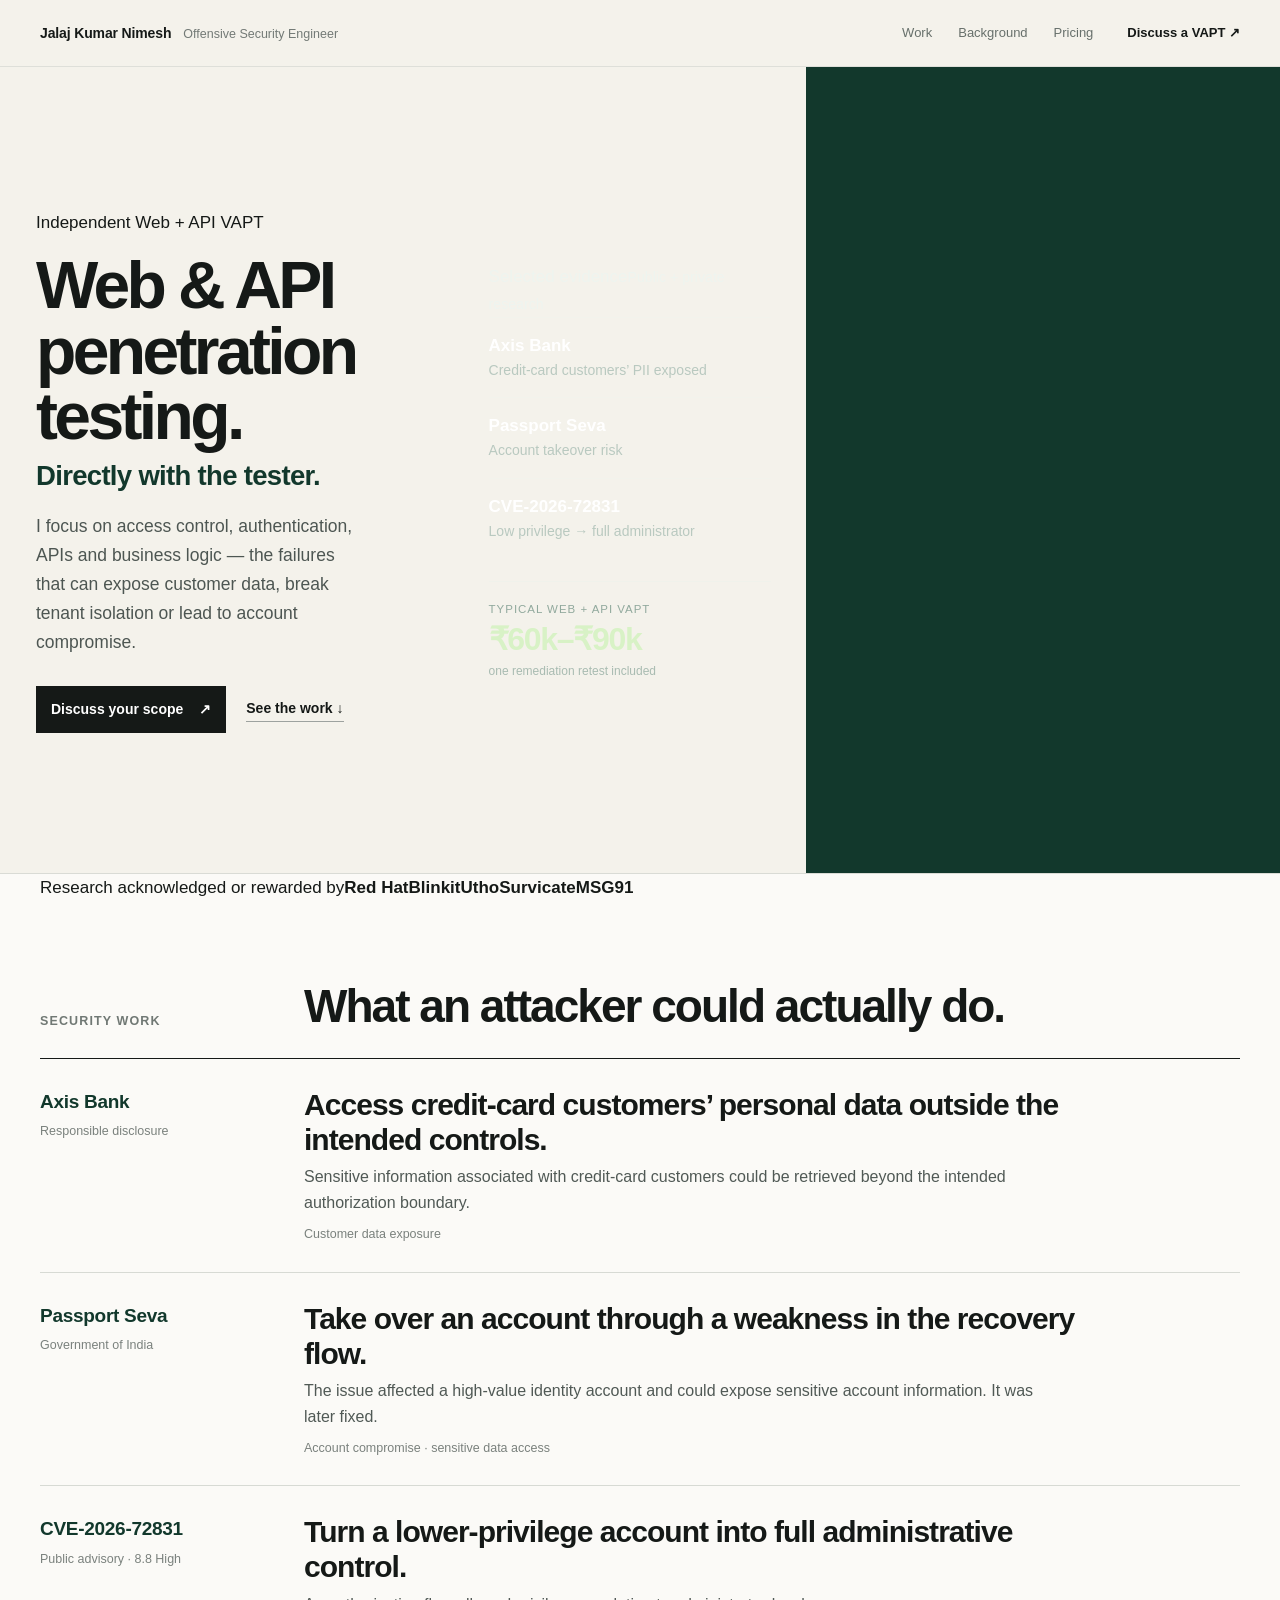
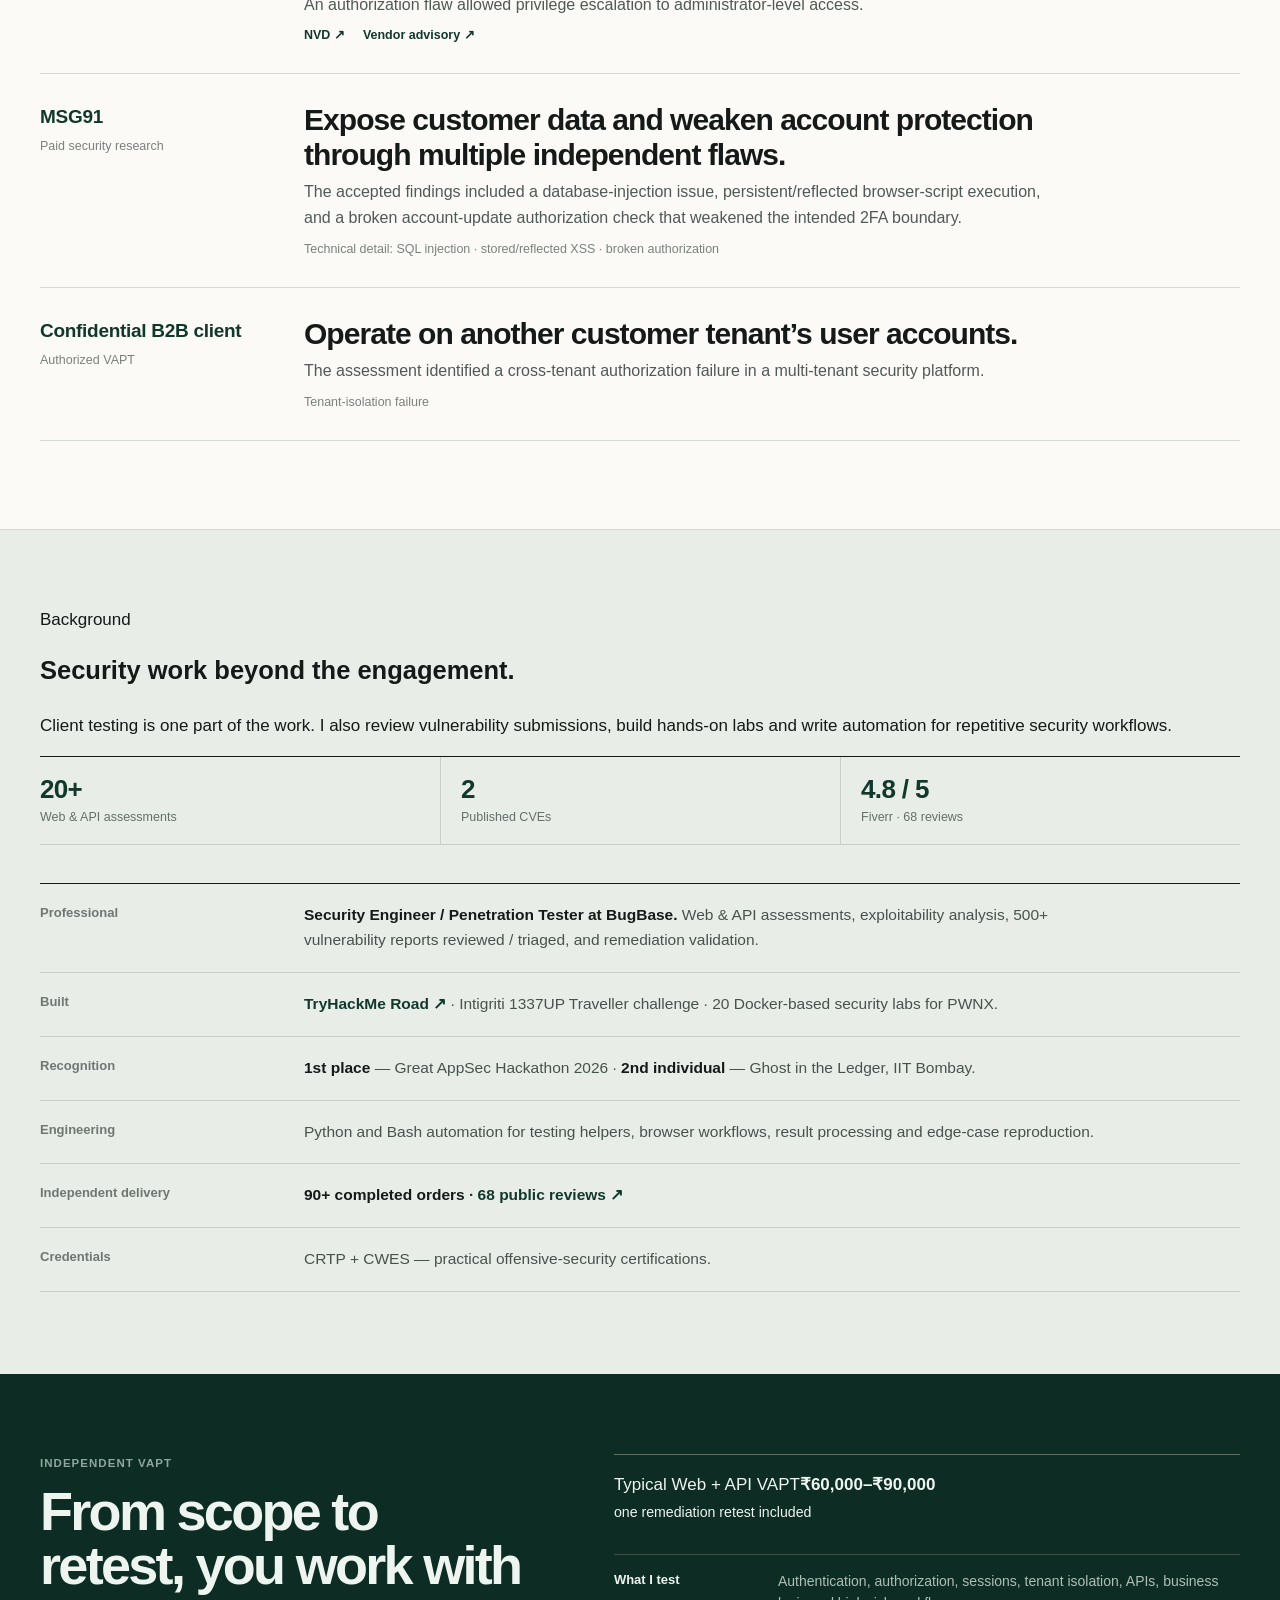
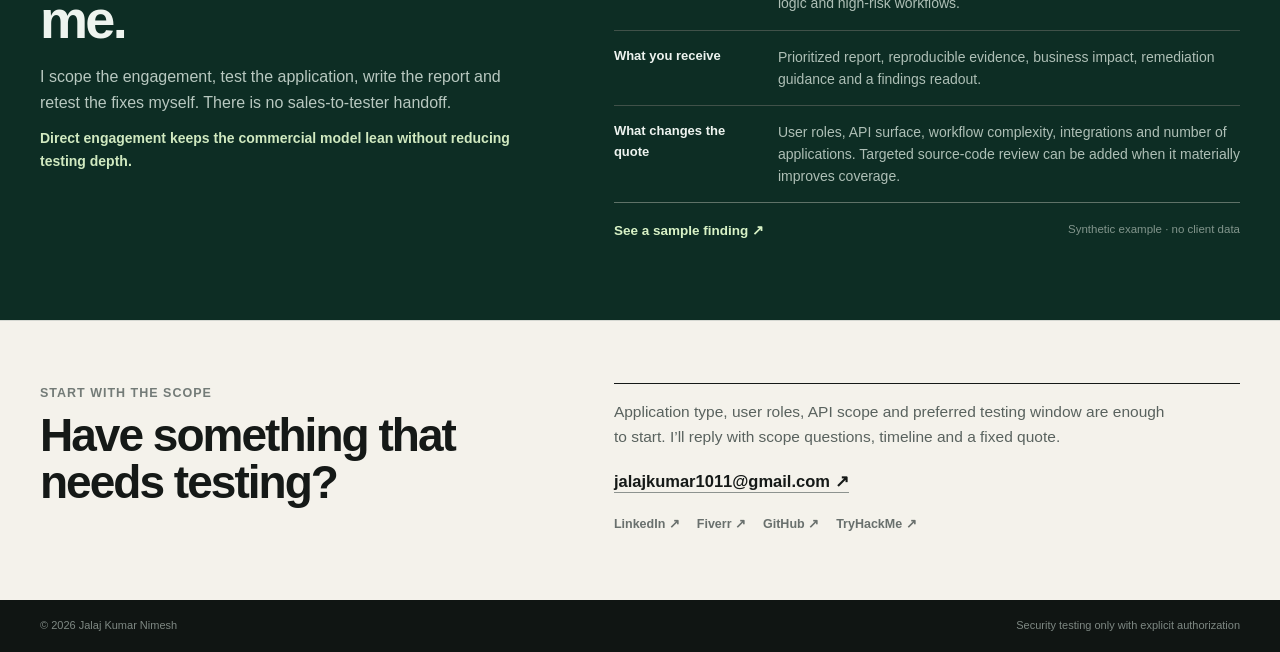
==== index.html @ 2aadebc0 "Rebuild portfolio around business-impact proof and compact client flow" ====
<!doctype html>
<html lang="en">
<head>
  <meta charset="utf-8" />
  <meta name="viewport" content="width=device-width, initial-scale=1" />
  <meta name="description" content="Jalaj Kumar Nimesh — Offensive Security Engineer offering direct Web & API penetration testing, backed by real security research and transparent VAPT pricing." />
  <meta name="author" content="Jalaj Kumar Nimesh" />
  <meta name="robots" content="index,follow" />
  <meta name="theme-color" content="#f6f4ee" />
  <meta property="og:title" content="Jalaj Kumar Nimesh — Web & API VAPT" />
  <meta property="og:description" content="Direct Web & API penetration testing, real security work, professional background and transparent pricing." />
  <meta property="og:type" content="website" />
  <title>Jalaj Kumar Nimesh — Web & API VAPT</title>
  <link rel="icon" href="assets/favicon.svg" type="image/svg+xml" />
  <link rel="stylesheet" href="styles.css" />
  <script type="application/ld+json">{"@context":"https://schema.org","@type":"Person","name":"Jalaj Kumar Nimesh","jobTitle":"Offensive Security Engineer","email":"mailto:jalajkumar1011@gmail.com","sameAs":["https://www.linkedin.com/in/jalajknimesh","https://github.com/jalajknimesh","https://www.fiverr.com/techmafia101","https://tryhackme.com/room/road"]}</script>
</head>
<body class="portfolio-page">
  <a class="skip" href="#main">Skip to content</a>

  <header class="topbar">
    <div class="wrap topbar-inner">
      <a class="nameplate" href="#top" aria-label="Back to top"><strong>Jalaj Kumar Nimesh</strong><span>Offensive Security Engineer</span></a>
      <nav aria-label="Primary navigation"><a href="#work">Work</a><a href="#background">Background</a><a href="#pricing">Pricing</a></nav>
      <a class="top-cta" href="mailto:jalajkumar1011@gmail.com?subject=VAPT%20scope%20request">Discuss a VAPT ↗</a>
    </div>
  </header>

  <main id="main">
    <section id="top" class="hero">
      <div class="wrap hero-grid">
        <div class="hero-main">
          <p class="hero-kicker">Independent Web + API VAPT</p>
          <h1>Web &amp; API penetration testing.</h1>
          <p class="hero-promise">Directly with the tester.</p>
          <p class="hero-lede">I focus on access control, authentication, APIs and business logic — the failures that can expose customer data, break tenant isolation or lead to account compromise.</p>
          <div class="hero-actions">
            <a class="primary" href="mailto:jalajkumar1011@gmail.com?subject=VAPT%20scope%20request"><span>Discuss your scope</span><b aria-hidden="true">↗</b></a>
            <a class="secondary-link" href="#work">See the work <span aria-hidden="true">↓</span></a>
          </div>
        </div>

        <aside class="hero-proof" aria-label="Selected security evidence">
          <div class="hero-proof-head"><span>Selected evidence</span><small>Public + private research</small></div>
          <div class="hero-proof-item"><strong>Axis Bank</strong><span>Credit-card customers’ PII exposed</span></div>
          <div class="hero-proof-item"><strong>Passport Seva</strong><span>Account takeover risk</span></div>
          <div class="hero-proof-item"><strong>CVE-2026-72831</strong><span>Low privilege → full administrator</span></div>
          <div class="hero-price"><span>Typical Web + API VAPT</span><strong>₹60k–₹90k</strong><small>one remediation retest included</small></div>
        </aside>
      </div>
    </section>

    <section class="credibility-strip" aria-label="Additional validation">
      <div class="wrap credibility-strip-inner"><span>Research acknowledged or rewarded by</span><strong>Red Hat</strong><strong>Blinkit</strong><strong>Utho</strong><strong>Survicate</strong><strong>MSG91</strong></div>
    </section>

    <section id="work" class="work-section">
      <div class="wrap">
        <header class="section-intro"><p>Security work</p><h2>What an attacker could actually do.</h2></header>

        <div class="impact-list">
          <article class="impact-row"><div class="impact-company"><strong>Axis Bank</strong><span>Responsible disclosure</span></div><div class="impact-story"><h3>Access credit-card customers’ personal data outside the intended controls.</h3><p>Sensitive information associated with credit-card customers could be retrieved beyond the intended authorization boundary.</p><small>Customer data exposure</small></div></article>

          <article class="impact-row"><div class="impact-company"><strong>Passport Seva</strong><span>Government of India</span></div><div class="impact-story"><h3>Take over an account through a weakness in the recovery flow.</h3><p>The issue affected a high-value identity account and could expose sensitive account information. It was later fixed.</p><small>Account compromise · sensitive data access</small></div></article>

          <article class="impact-row"><div class="impact-company"><strong>CVE-2026-72831</strong><span>Public advisory · 8.8 High</span></div><div class="impact-story"><h3>Turn a lower-privilege account into full administrative control.</h3><p>An authorization flaw allowed privilege escalation to administrator-level access.</p><small class="impact-links"><a href="https://nvd.nist.gov/vuln/detail/CVE-2026-72831" target="_blank" rel="noreferrer">NVD ↗</a><a href="https://github.com/getgrav/grav/security/advisories/GHSA-pc8m-jxvh-vmrc" target="_blank" rel="noreferrer">Vendor advisory ↗</a></small></div></article>

          <article class="impact-row"><div class="impact-company"><strong>MSG91</strong><span>Paid security research</span></div><div class="impact-story"><h3>Expose customer data and weaken account protection through multiple independent flaws.</h3><p>The accepted findings included a database-injection issue, persistent/reflected browser-script execution, and a broken account-update authorization check that weakened the intended 2FA boundary.</p><small>Technical detail: SQL injection · stored/reflected XSS · broken authorization</small></div></article>

          <article class="impact-row"><div class="impact-company"><strong>Confidential B2B client</strong><span>Authorized VAPT</span></div><div class="impact-story"><h3>Operate on another customer tenant’s user accounts.</h3><p>The assessment identified a cross-tenant authorization failure in a multi-tenant security platform.</p><small>Tenant-isolation failure</small></div></article>
        </div>
      </div>
    </section>

    <section id="background" class="background-section">
      <div class="wrap background-grid">
        <div class="background-intro">
          <p>Background</p>
          <h2>Security work beyond the engagement.</h2>
          <p class="background-lede">Client testing is one part of the work. I also review vulnerability submissions, build hands-on labs and write automation for repetitive security workflows.</p>
        </div>

        <div class="background-content">
          <div class="metric-line metric-line-three" aria-label="Professional proof">
            <div><strong>20+</strong><span>Web &amp; API assessments</span></div>
            <div><strong>2</strong><span>Published CVEs</span></div>
            <div><strong>4.8 / 5</strong><span>Fiverr · 68 reviews</span></div>
          </div>

          <div class="background-list">
            <div class="background-row"><span>Professional</span><p><strong>Security Engineer / Penetration Tester at BugBase.</strong> Web &amp; API assessments, exploitability analysis, 500+ vulnerability reports reviewed / triaged, and remediation validation.</p></div>
            <div class="background-row"><span>Built</span><p><a href="https://tryhackme.com/room/road" target="_blank" rel="noreferrer">TryHackMe Road ↗</a> · Intigriti 1337UP Traveller challenge · 20 Docker-based security labs for PWNX.</p></div>
            <div class="background-row"><span>Recognition</span><p><strong>1st place</strong> — Great AppSec Hackathon 2026 · <strong>2nd individual</strong> — Ghost in the Ledger, IIT Bombay.</p></div>
            <div class="background-row"><span>Engineering</span><p>Python and Bash automation for testing helpers, browser workflows, result processing and edge-case reproduction.</p></div>
            <div class="background-row"><span>Independent delivery</span><p><a href="https://www.fiverr.com/techmafia101" target="_blank" rel="noreferrer"><strong>90+ completed orders</strong> · 68 public reviews ↗</a></p></div>
            <div class="background-row"><span>Credentials</span><p>CRTP + CWES — practical offensive-security certifications.</p></div>
          </div>
        </div>
      </div>
    </section>

    <section id="pricing" class="pricing-section">
      <div class="wrap pricing-grid">
        <div class="pricing-copy">
          <p class="pricing-label">Independent VAPT</p>
          <h2>From scope to retest, you work with me.</h2>
          <p>I scope the engagement, test the application, write the report and retest the fixes myself. There is no sales-to-tester handoff.</p>
          <p class="pricing-note">Direct engagement keeps the commercial model lean without reducing testing depth.</p>
        </div>

        <div class="pricing-panel">
          <div class="price-head"><div><span>Typical Web + API VAPT</span><strong>₹60,000–₹90,000</strong></div><small>one remediation retest included</small></div>
          <dl>
            <div><dt>What I test</dt><dd>Authentication, authorization, sessions, tenant isolation, APIs, business logic and high-risk workflows.</dd></div>
            <div><dt>What you receive</dt><dd>Prioritized report, reproducible evidence, business impact, remediation guidance and a findings readout.</dd></div>
            <div><dt>What changes the quote</dt><dd>User roles, API surface, workflow complexity, integrations and number of applications. Targeted source-code review can be added when it materially improves coverage.</dd></div>
          </dl>
          <div class="sample-link"><a href="sample-finding.html">See a sample finding ↗</a><span>Synthetic example · no client data</span></div>
        </div>
      </div>
    </section>

    <section class="contact-section">
      <div class="wrap contact-grid">
        <div><p>Start with the scope</p><h2>Have something that needs testing?</h2></div>
        <div class="contact-copy"><p>Application type, user roles, API scope and preferred testing window are enough to start. I’ll reply with scope questions, timeline and a fixed quote.</p><a class="email-link" href="mailto:jalajkumar1011@gmail.com?subject=VAPT%20scope%20request&body=Hi%20Jalaj%2C%0A%0AApplication%20type%3A%0AUser%20roles%3A%0AAPI%20scope%3A%0ATesting%20window%3A%0A%0AThanks%2C">jalajkumar1011@gmail.com ↗</a><div class="socials"><a href="https://www.linkedin.com/in/jalajknimesh" target="_blank" rel="noreferrer">LinkedIn ↗</a><a href="https://www.fiverr.com/techmafia101" target="_blank" rel="noreferrer">Fiverr ↗</a><a href="https://github.com/jalajknimesh" target="_blank" rel="noreferrer">GitHub ↗</a><a href="https://tryhackme.com/room/road" target="_blank" rel="noreferrer">TryHackMe ↗</a></div></div>
      </div>
    </section>
  </main>

  <footer><div class="wrap footer-inner"><span>© <span id="year"></span> Jalaj Kumar Nimesh</span><span>Security testing only with explicit authorization</span></div></footer>
  <script src="script.js"></script>
</body>
</html>
---- styles.css ----
@import url('base.css');
@import url('sample.css');
@import url('portfolio.css');

/* Final polish: resilient motion, keyboard focus, and the simplified proof strip. */
.portfolio-page .metric-line-three{grid-template-columns:repeat(3,1fr)}
.portfolio-page a:focus-visible,
.portfolio-page button:focus-visible{outline:2px solid var(--forest);outline-offset:4px}
.portfolio-page .pricing-section a:focus-visible{outline-color:#d8f2c6}
.portfolio-page .reveal{opacity:1;transform:none}
.js .portfolio-page .reveal{opacity:0;transform:translateY(7px)}
.js .portfolio-page .reveal.is-visible{opacity:1;transform:none}

@media(max-width:960px){
  .portfolio-page .metric-line-three{grid-template-columns:repeat(3,1fr)}
  .portfolio-page .metric-line-three>div:nth-child(3){padding-left:20px;border-left:1px solid #c9cfc8;border-top:0}
}
@media(max-width:680px){
  .portfolio-page .metric-line-three{grid-template-columns:1fr}
  .portfolio-page .metric-line-three>div,
  .portfolio-page .metric-line-three>div+div,
  .portfolio-page .metric-line-three>div:nth-child(3){padding:14px 0;border-left:0;border-top:1px solid #c9cfc8}
  .portfolio-page .metric-line-three>div:first-child{border-top:0}
}
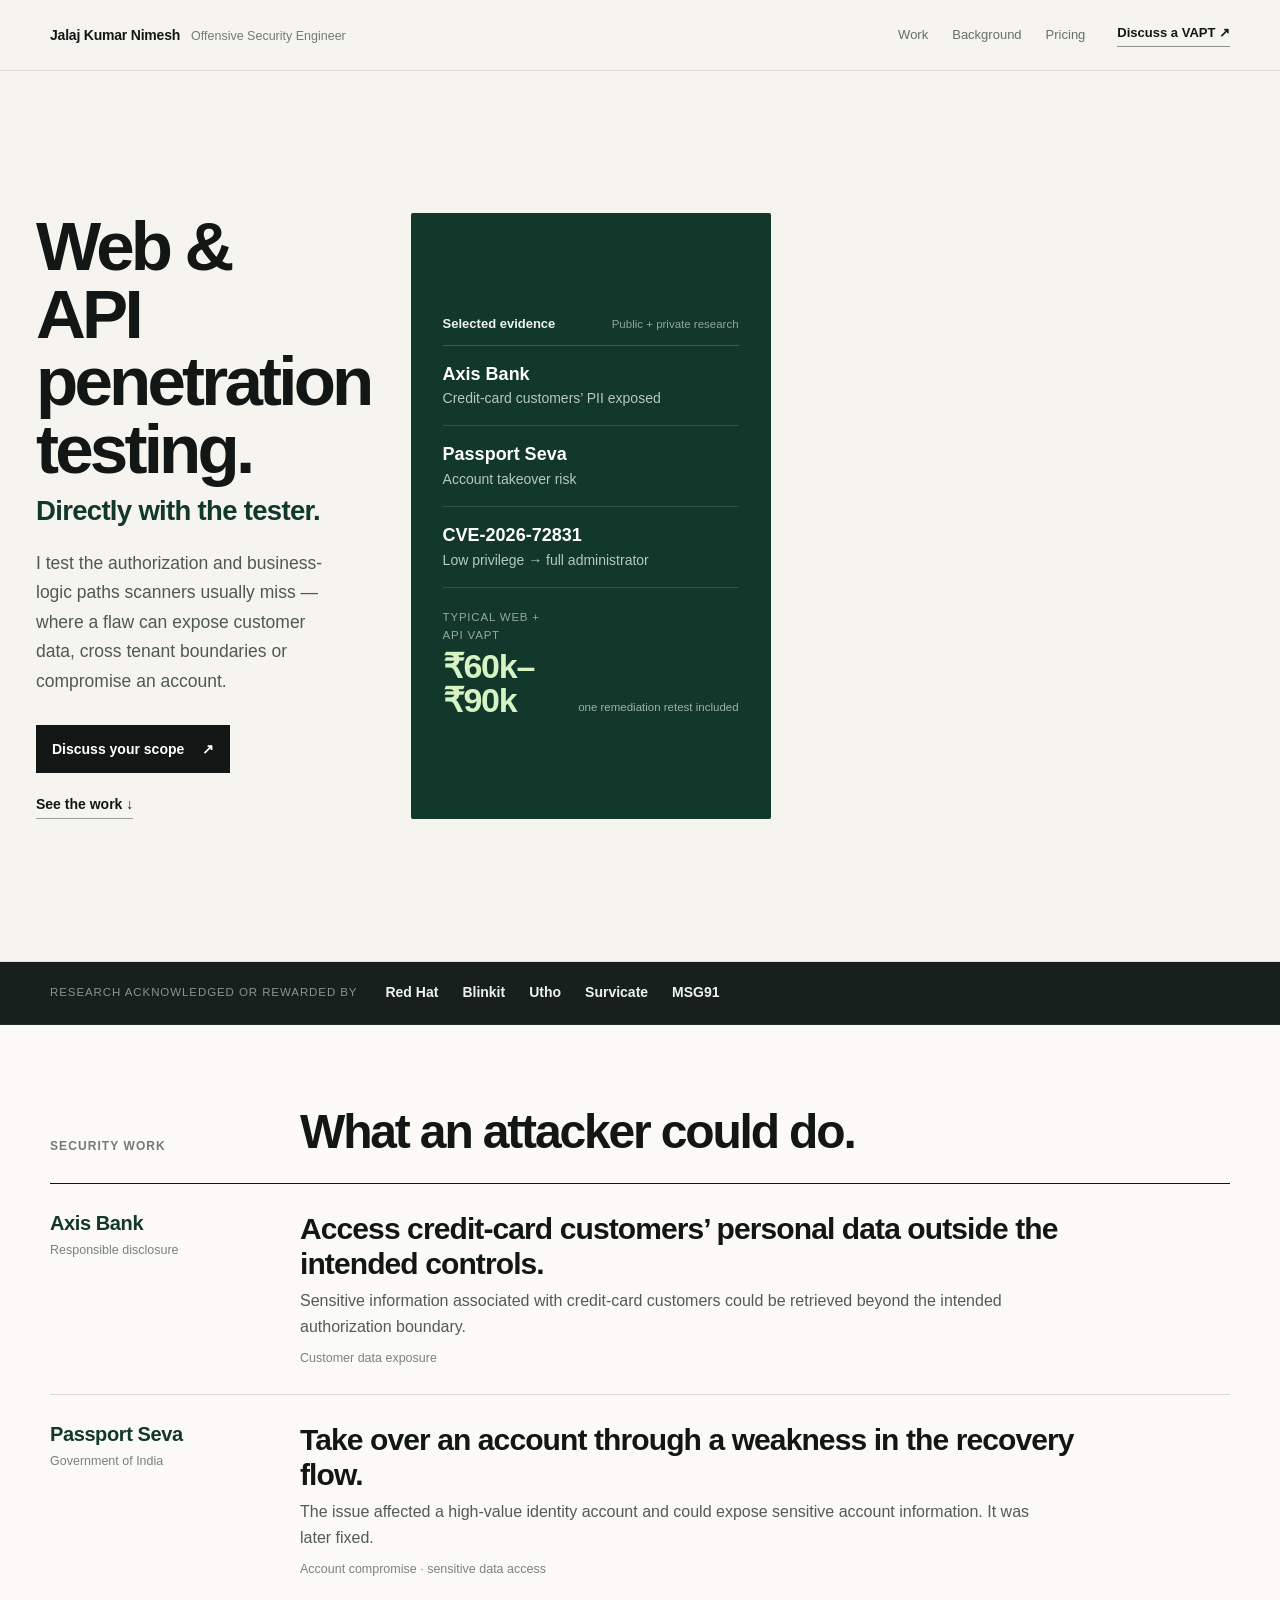
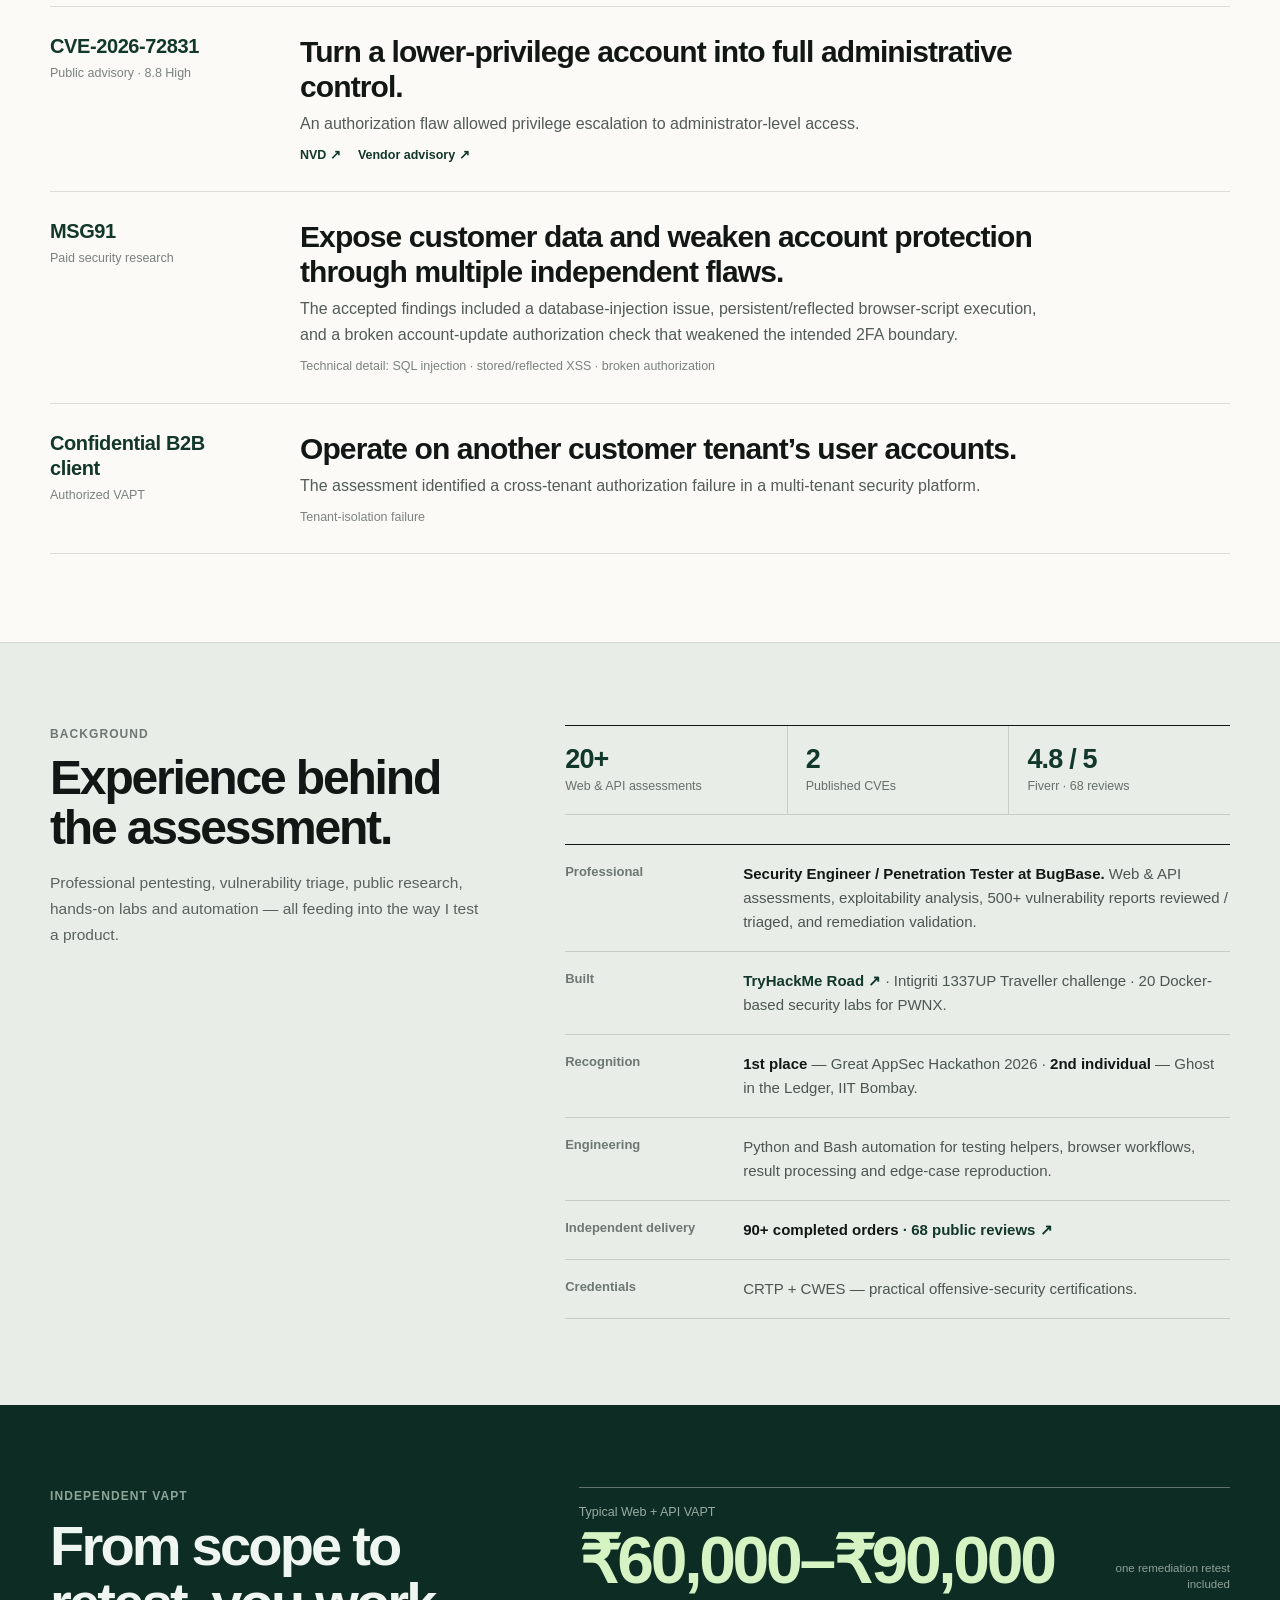
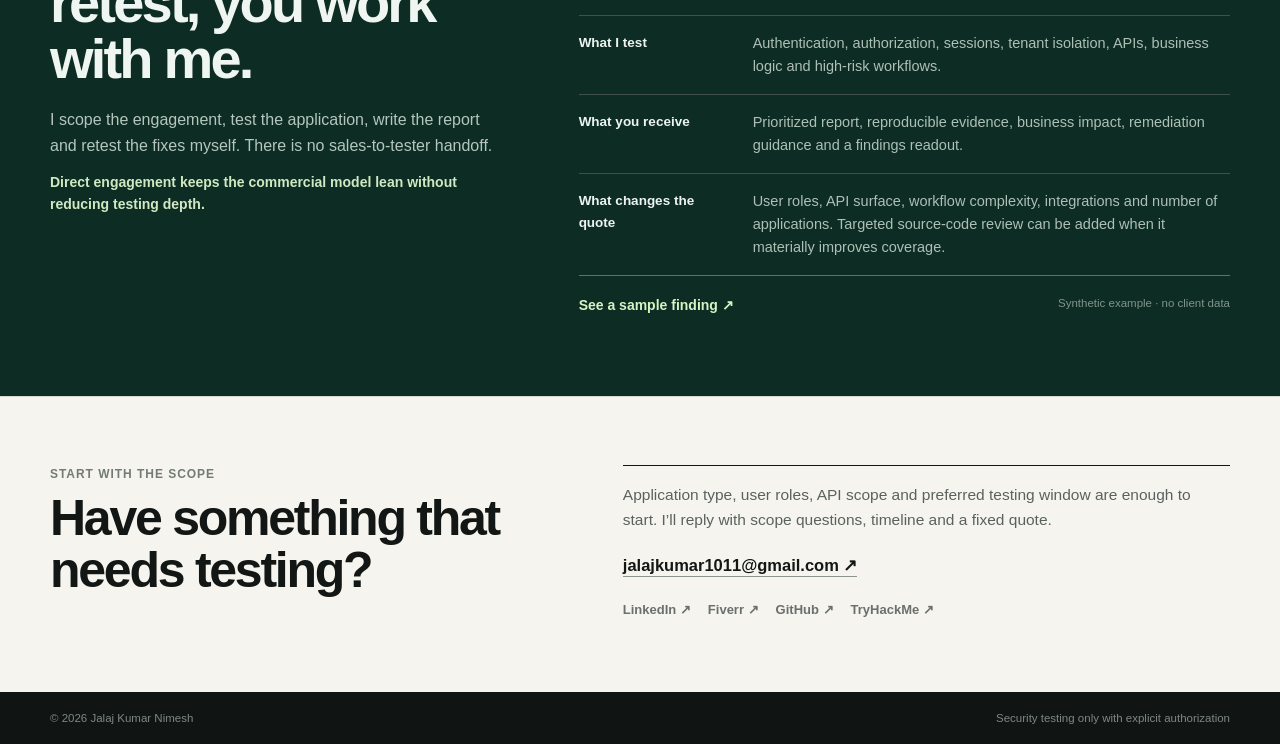
==== commit d2a09b4d: "Tighten portfolio copy around client impact and evidence" ====
--- a/index.html
+++ b/index.html
@@ -30,10 +30,9 @@
     <section id="top" class="hero">
       <div class="wrap hero-grid">
         <div class="hero-main">
-          <p class="hero-kicker">Independent Web + API VAPT</p>
           <h1>Web &amp; API penetration testing.</h1>
           <p class="hero-promise">Directly with the tester.</p>
-          <p class="hero-lede">I focus on access control, authentication, APIs and business logic — the failures that can expose customer data, break tenant isolation or lead to account compromise.</p>
+          <p class="hero-lede">I test the authorization and business-logic paths scanners usually miss — where a flaw can expose customer data, cross tenant boundaries or compromise an account.</p>
           <div class="hero-actions">
             <a class="primary" href="mailto:jalajkumar1011@gmail.com?subject=VAPT%20scope%20request"><span>Discuss your scope</span><b aria-hidden="true">↗</b></a>
             <a class="secondary-link" href="#work">See the work <span aria-hidden="true">↓</span></a>
@@ -56,7 +55,7 @@
 
     <section id="work" class="work-section">
       <div class="wrap">
-        <header class="section-intro"><p>Security work</p><h2>What an attacker could actually do.</h2></header>
+        <header class="section-intro"><p>Security work</p><h2>What an attacker could do.</h2></header>
 
         <div class="impact-list">
           <article class="impact-row"><div class="impact-company"><strong>Axis Bank</strong><span>Responsible disclosure</span></div><div class="impact-story"><h3>Access credit-card customers’ personal data outside the intended controls.</h3><p>Sensitive information associated with credit-card customers could be retrieved beyond the intended authorization boundary.</p><small>Customer data exposure</small></div></article>
@@ -76,8 +75,8 @@
       <div class="wrap background-grid">
         <div class="background-intro">
           <p>Background</p>
-          <h2>Security work beyond the engagement.</h2>
-          <p class="background-lede">Client testing is one part of the work. I also review vulnerability submissions, build hands-on labs and write automation for repetitive security workflows.</p>
+          <h2>Experience behind the assessment.</h2>
+          <p class="background-lede">Professional pentesting, vulnerability triage, public research, hands-on labs and automation — all feeding into the way I test a product.</p>
         </div>
 
         <div class="background-content">
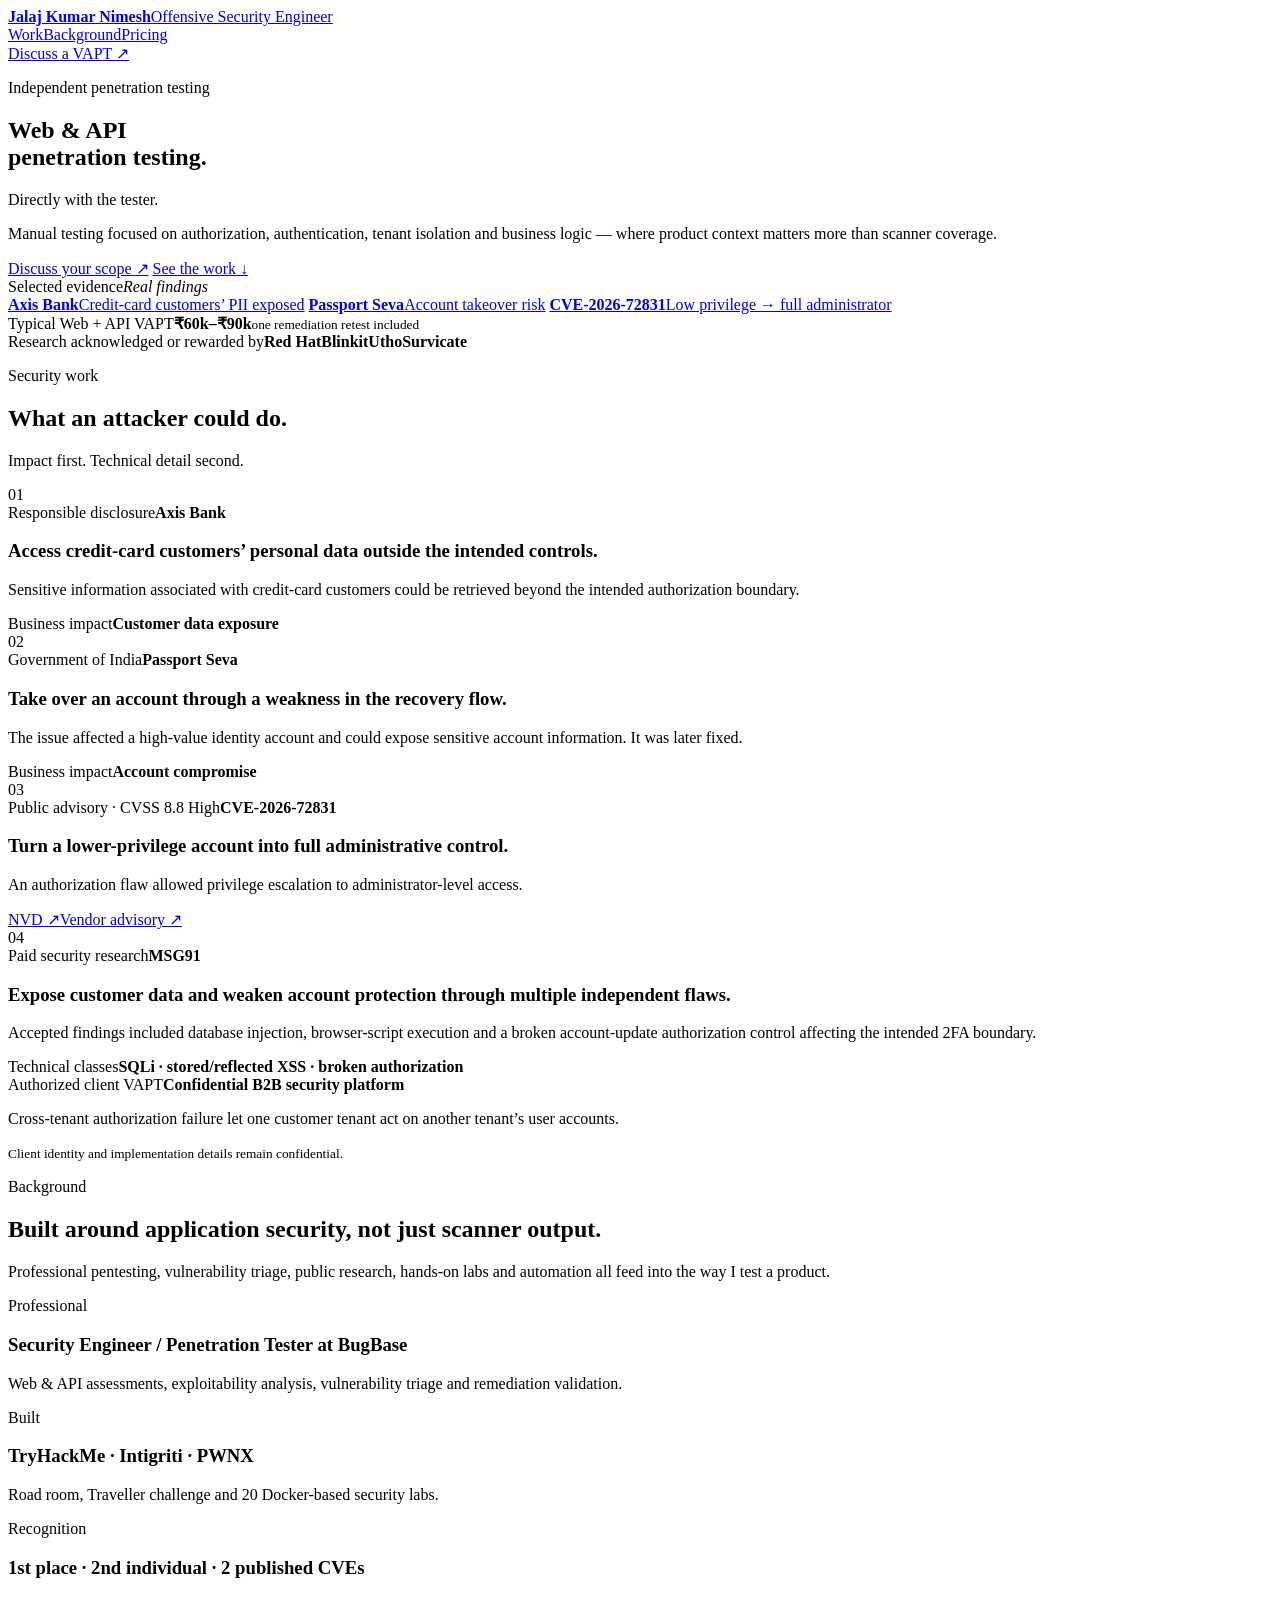
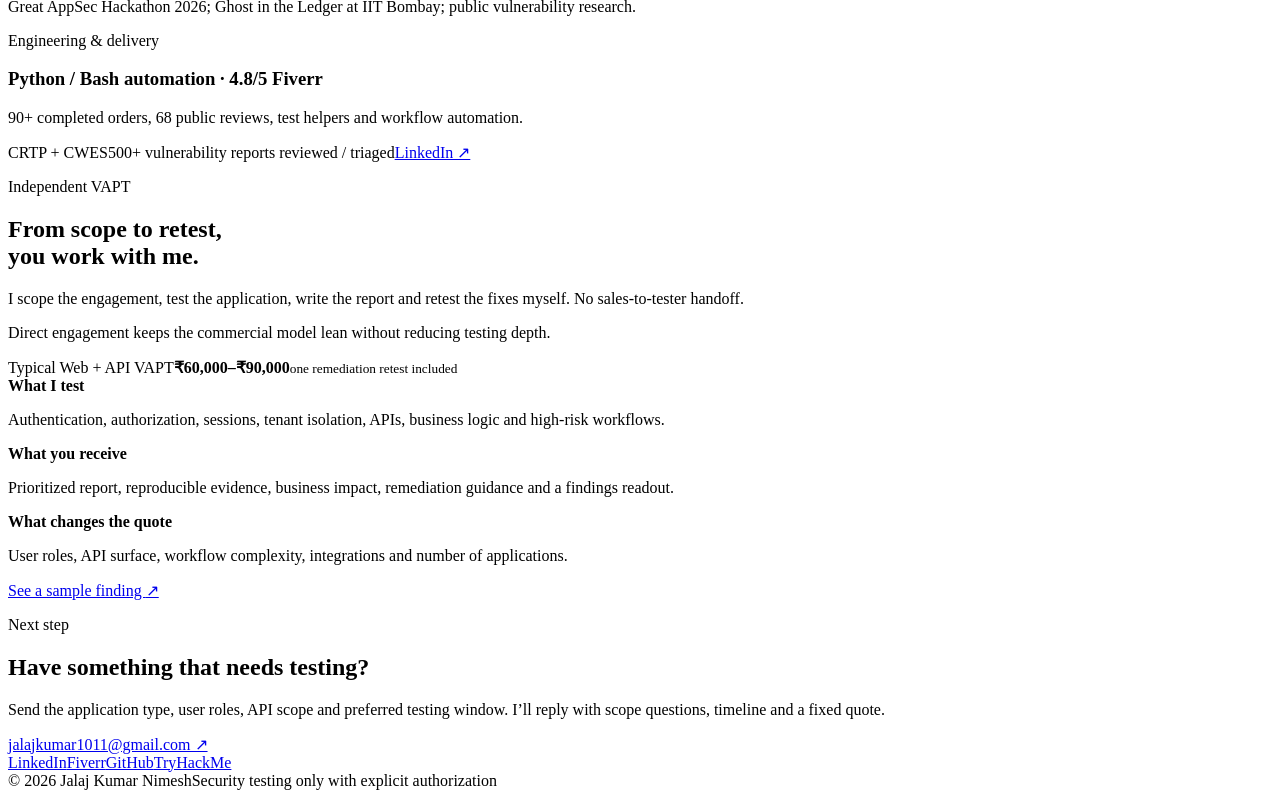
==== commit 0c00881b: "Redesign portfolio around proof, impact, and client clarity" ====
--- a/index.html
+++ b/index.html
@@ -1,133 +1,142 @@
 <!doctype html>
 <html lang="en">
 <head>
-  <meta charset="utf-8" />
-  <meta name="viewport" content="width=device-width, initial-scale=1" />
-  <meta name="description" content="Jalaj Kumar Nimesh — Offensive Security Engineer offering direct Web & API penetration testing, backed by real security research and transparent VAPT pricing." />
-  <meta name="author" content="Jalaj Kumar Nimesh" />
-  <meta name="robots" content="index,follow" />
-  <meta name="theme-color" content="#f6f4ee" />
-  <meta property="og:title" content="Jalaj Kumar Nimesh — Web & API VAPT" />
-  <meta property="og:description" content="Direct Web & API penetration testing, real security work, professional background and transparent pricing." />
-  <meta property="og:type" content="website" />
-  <title>Jalaj Kumar Nimesh — Web & API VAPT</title>
-  <link rel="icon" href="assets/favicon.svg" type="image/svg+xml" />
-  <link rel="stylesheet" href="styles.css" />
-  <script type="application/ld+json">{"@context":"https://schema.org","@type":"Person","name":"Jalaj Kumar Nimesh","jobTitle":"Offensive Security Engineer","email":"mailto:jalajkumar1011@gmail.com","sameAs":["https://www.linkedin.com/in/jalajknimesh","https://github.com/jalajknimesh","https://www.fiverr.com/techmafia101","https://tryhackme.com/room/road"]}</script>
+<meta charset="utf-8" />
+<meta name="viewport" content="width=device-width, initial-scale=1" />
+<meta name="description" content="Jalaj Kumar Nimesh — Offensive Security Engineer offering direct web and API penetration testing, backed by real security research and transparent pricing." />
+<title>Jalaj Kumar Nimesh — Web & API VAPT</title>
+<link rel="stylesheet" href="portfolio.css" />
 </head>
-<body class="portfolio-page">
-  <a class="skip" href="#main">Skip to content</a>
+<body>
+<header class="site-header">
+  <div class="shell header-inner">
+    <a class="identity" href="#top"><strong>Jalaj Kumar Nimesh</strong><span>Offensive Security Engineer</span></a>
+    <nav><a href="#work">Work</a><a href="#about">Background</a><a href="#pricing">Pricing</a></nav>
+    <a class="header-cta" href="mailto:jalajkumar1011@gmail.com?subject=VAPT%20scope%20request">Discuss a VAPT <span>↗</span></a>
+  </div>
+</header>
 
-  <header class="topbar">
-    <div class="wrap topbar-inner">
-      <a class="nameplate" href="#top" aria-label="Back to top"><strong>Jalaj Kumar Nimesh</strong><span>Offensive Security Engineer</span></a>
-      <nav aria-label="Primary navigation"><a href="#work">Work</a><a href="#background">Background</a><a href="#pricing">Pricing</a></nav>
-      <a class="top-cta" href="mailto:jalajkumar1011@gmail.com?subject=VAPT%20scope%20request">Discuss a VAPT ↗</a>
+<main>
+<section id="top" class="hero">
+  <div class="shell hero-grid">
+    <div class="hero-copy">
+      <p class="overline">Independent penetration testing</p>
+      <h1>Web &amp; API<br>penetration testing.</h1>
+      <p class="hero-promise">Directly with the tester.</p>
+      <p class="hero-text">Manual testing focused on authorization, authentication, tenant isolation and business logic — where product context matters more than scanner coverage.</p>
+      <div class="hero-actions">
+        <a class="btn" href="mailto:jalajkumar1011@gmail.com?subject=VAPT%20scope%20request">Discuss your scope <span>↗</span></a>
+        <a class="text-link" href="#work">See the work <span>↓</span></a>
+      </div>
     </div>
-  </header>
+    <aside class="proof-panel" aria-label="Selected evidence">
+      <div class="proof-head"><span>Selected evidence</span><em>Real findings</em></div>
+      <a class="proof-item" href="#axis"><strong>Axis Bank</strong><span>Credit-card customers’ PII exposed</span></a>
+      <a class="proof-item" href="#passport"><strong>Passport Seva</strong><span>Account takeover risk</span></a>
+      <a class="proof-item" href="#cve"><strong>CVE-2026-72831</strong><span>Low privilege → full administrator</span></a>
+      <div class="proof-price"><span>Typical Web + API VAPT</span><strong>₹60k–₹90k</strong><small>one remediation retest included</small></div>
+    </aside>
+  </div>
+</section>
 
-  <main id="main">
-    <section id="top" class="hero">
-      <div class="wrap hero-grid">
-        <div class="hero-main">
-          <h1>Web &amp; API penetration testing.</h1>
-          <p class="hero-promise">Directly with the tester.</p>
-          <p class="hero-lede">I test the authorization and business-logic paths scanners usually miss — where a flaw can expose customer data, cross tenant boundaries or compromise an account.</p>
-          <div class="hero-actions">
-            <a class="primary" href="mailto:jalajkumar1011@gmail.com?subject=VAPT%20scope%20request"><span>Discuss your scope</span><b aria-hidden="true">↗</b></a>
-            <a class="secondary-link" href="#work">See the work <span aria-hidden="true">↓</span></a>
-          </div>
-        </div>
+<section class="validation-bar" aria-label="External research validation">
+  <div class="shell validation-inner"><span>Research acknowledged or rewarded by</span><strong>Red Hat</strong><strong>Blinkit</strong><strong>Utho</strong><strong>Survicate</strong></div>
+</section>
 
-        <aside class="hero-proof" aria-label="Selected security evidence">
-          <div class="hero-proof-head"><span>Selected evidence</span><small>Public + private research</small></div>
-          <div class="hero-proof-item"><strong>Axis Bank</strong><span>Credit-card customers’ PII exposed</span></div>
-          <div class="hero-proof-item"><strong>Passport Seva</strong><span>Account takeover risk</span></div>
-          <div class="hero-proof-item"><strong>CVE-2026-72831</strong><span>Low privilege → full administrator</span></div>
-          <div class="hero-price"><span>Typical Web + API VAPT</span><strong>₹60k–₹90k</strong><small>one remediation retest included</small></div>
-        </aside>
+<section id="work" class="work-section">
+  <div class="shell">
+    <div class="section-head">
+      <div><p class="overline">Security work</p><h2>What an attacker could do.</h2></div>
+      <p>Impact first. Technical detail second.</p>
+    </div>
+
+    <div class="work-grid">
+      <article id="axis" class="story story-light">
+        <div class="story-index">01</div>
+        <div class="story-org"><span>Responsible disclosure</span><strong>Axis Bank</strong></div>
+        <h3>Access credit-card customers’ personal data outside the intended controls.</h3>
+        <p>Sensitive information associated with credit-card customers could be retrieved beyond the intended authorization boundary.</p>
+        <div class="story-foot"><span>Business impact</span><strong>Customer data exposure</strong></div>
+      </article>
+
+      <article id="passport" class="story story-dark">
+        <div class="story-index">02</div>
+        <div class="story-org"><span>Government of India</span><strong>Passport Seva</strong></div>
+        <h3>Take over an account through a weakness in the recovery flow.</h3>
+        <p>The issue affected a high-value identity account and could expose sensitive account information. It was later fixed.</p>
+        <div class="story-foot"><span>Business impact</span><strong>Account compromise</strong></div>
+      </article>
+
+      <article id="cve" class="story story-accent">
+        <div class="story-index">03</div>
+        <div class="story-org"><span>Public advisory · CVSS 8.8 High</span><strong>CVE-2026-72831</strong></div>
+        <h3>Turn a lower-privilege account into full administrative control.</h3>
+        <p>An authorization flaw allowed privilege escalation to administrator-level access.</p>
+        <div class="story-links"><a href="https://nvd.nist.gov/vuln/detail/CVE-2026-72831" target="_blank" rel="noreferrer">NVD ↗</a><a href="https://github.com/getgrav/grav/security/advisories/GHSA-pc8m-jxvh-vmrc" target="_blank" rel="noreferrer">Vendor advisory ↗</a></div>
+      </article>
+
+      <article class="story story-neutral">
+        <div class="story-index">04</div>
+        <div class="story-org"><span>Paid security research</span><strong>MSG91</strong></div>
+        <h3>Expose customer data and weaken account protection through multiple independent flaws.</h3>
+        <p>Accepted findings included database injection, browser-script execution and a broken account-update authorization control affecting the intended 2FA boundary.</p>
+        <div class="story-foot"><span>Technical classes</span><strong>SQLi · stored/reflected XSS · broken authorization</strong></div>
+      </article>
+    </div>
+
+    <div class="client-strip">
+      <div><span>Authorized client VAPT</span><strong>Confidential B2B security platform</strong></div>
+      <p>Cross-tenant authorization failure let one customer tenant act on another tenant’s user accounts.</p>
+      <small>Client identity and implementation details remain confidential.</small>
+    </div>
+  </div>
+</section>
+
+<section id="about" class="about-section">
+  <div class="shell about-grid">
+    <div class="about-intro">
+      <p class="overline">Background</p>
+      <h2>Built around application security, not just scanner output.</h2>
+      <p>Professional pentesting, vulnerability triage, public research, hands-on labs and automation all feed into the way I test a product.</p>
+    </div>
+
+    <div class="about-list">
+      <div class="about-row"><span>Professional</span><div><h3>Security Engineer / Penetration Tester at BugBase</h3><p>Web &amp; API assessments, exploitability analysis, vulnerability triage and remediation validation.</p></div></div>
+      <div class="about-row"><span>Built</span><div><h3>TryHackMe · Intigriti · PWNX</h3><p>Road room, Traveller challenge and 20 Docker-based security labs.</p></div></div>
+      <div class="about-row"><span>Recognition</span><div><h3>1st place · 2nd individual · 2 published CVEs</h3><p>Great AppSec Hackathon 2026; Ghost in the Ledger at IIT Bombay; public vulnerability research.</p></div></div>
+      <div class="about-row"><span>Engineering &amp; delivery</span><div><h3>Python / Bash automation · 4.8/5 Fiverr</h3><p>90+ completed orders, 68 public reviews, test helpers and workflow automation.</p></div></div>
+    </div>
+    <div class="about-foot"><span>CRTP + CWES</span><span>500+ vulnerability reports reviewed / triaged</span><span><a href="https://www.linkedin.com/in/jalajknimesh" target="_blank" rel="noreferrer">LinkedIn ↗</a></span></div>
+  </div>
+</section>
+
+<section id="pricing" class="pricing-section">
+  <div class="shell pricing-grid">
+    <div class="pricing-copy">
+      <p class="overline light">Independent VAPT</p>
+      <h2>From scope to retest,<br>you work with me.</h2>
+      <p>I scope the engagement, test the application, write the report and retest the fixes myself. No sales-to-tester handoff.</p>
+      <p class="pricing-note">Direct engagement keeps the commercial model lean without reducing testing depth.</p>
+    </div>
+    <div class="price-card">
+      <div class="price-top"><span>Typical Web + API VAPT</span><strong>₹60,000–₹90,000</strong><small>one remediation retest included</small></div>
+      <div class="price-points">
+        <div><strong>What I test</strong><p>Authentication, authorization, sessions, tenant isolation, APIs, business logic and high-risk workflows.</p></div>
+        <div><strong>What you receive</strong><p>Prioritized report, reproducible evidence, business impact, remediation guidance and a findings readout.</p></div>
+        <div><strong>What changes the quote</strong><p>User roles, API surface, workflow complexity, integrations and number of applications.</p></div>
       </div>
-    </section>
+      <a class="sample-link" href="sample-finding.html">See a sample finding <span>↗</span></a>
+    </div>
+  </div>
+</section>
 
-    <section class="credibility-strip" aria-label="Additional validation">
-      <div class="wrap credibility-strip-inner"><span>Research acknowledged or rewarded by</span><strong>Red Hat</strong><strong>Blinkit</strong><strong>Utho</strong><strong>Survicate</strong><strong>MSG91</strong></div>
-    </section>
-
-    <section id="work" class="work-section">
-      <div class="wrap">
-        <header class="section-intro"><p>Security work</p><h2>What an attacker could do.</h2></header>
-
-        <div class="impact-list">
-          <article class="impact-row"><div class="impact-company"><strong>Axis Bank</strong><span>Responsible disclosure</span></div><div class="impact-story"><h3>Access credit-card customers’ personal data outside the intended controls.</h3><p>Sensitive information associated with credit-card customers could be retrieved beyond the intended authorization boundary.</p><small>Customer data exposure</small></div></article>
-
-          <article class="impact-row"><div class="impact-company"><strong>Passport Seva</strong><span>Government of India</span></div><div class="impact-story"><h3>Take over an account through a weakness in the recovery flow.</h3><p>The issue affected a high-value identity account and could expose sensitive account information. It was later fixed.</p><small>Account compromise · sensitive data access</small></div></article>
-
-          <article class="impact-row"><div class="impact-company"><strong>CVE-2026-72831</strong><span>Public advisory · 8.8 High</span></div><div class="impact-story"><h3>Turn a lower-privilege account into full administrative control.</h3><p>An authorization flaw allowed privilege escalation to administrator-level access.</p><small class="impact-links"><a href="https://nvd.nist.gov/vuln/detail/CVE-2026-72831" target="_blank" rel="noreferrer">NVD ↗</a><a href="https://github.com/getgrav/grav/security/advisories/GHSA-pc8m-jxvh-vmrc" target="_blank" rel="noreferrer">Vendor advisory ↗</a></small></div></article>
-
-          <article class="impact-row"><div class="impact-company"><strong>MSG91</strong><span>Paid security research</span></div><div class="impact-story"><h3>Expose customer data and weaken account protection through multiple independent flaws.</h3><p>The accepted findings included a database-injection issue, persistent/reflected browser-script execution, and a broken account-update authorization check that weakened the intended 2FA boundary.</p><small>Technical detail: SQL injection · stored/reflected XSS · broken authorization</small></div></article>
-
-          <article class="impact-row"><div class="impact-company"><strong>Confidential B2B client</strong><span>Authorized VAPT</span></div><div class="impact-story"><h3>Operate on another customer tenant’s user accounts.</h3><p>The assessment identified a cross-tenant authorization failure in a multi-tenant security platform.</p><small>Tenant-isolation failure</small></div></article>
-        </div>
-      </div>
-    </section>
-
-    <section id="background" class="background-section">
-      <div class="wrap background-grid">
-        <div class="background-intro">
-          <p>Background</p>
-          <h2>Experience behind the assessment.</h2>
-          <p class="background-lede">Professional pentesting, vulnerability triage, public research, hands-on labs and automation — all feeding into the way I test a product.</p>
-        </div>
-
-        <div class="background-content">
-          <div class="metric-line metric-line-three" aria-label="Professional proof">
-            <div><strong>20+</strong><span>Web &amp; API assessments</span></div>
-            <div><strong>2</strong><span>Published CVEs</span></div>
-            <div><strong>4.8 / 5</strong><span>Fiverr · 68 reviews</span></div>
-          </div>
-
-          <div class="background-list">
-            <div class="background-row"><span>Professional</span><p><strong>Security Engineer / Penetration Tester at BugBase.</strong> Web &amp; API assessments, exploitability analysis, 500+ vulnerability reports reviewed / triaged, and remediation validation.</p></div>
-            <div class="background-row"><span>Built</span><p><a href="https://tryhackme.com/room/road" target="_blank" rel="noreferrer">TryHackMe Road ↗</a> · Intigriti 1337UP Traveller challenge · 20 Docker-based security labs for PWNX.</p></div>
-            <div class="background-row"><span>Recognition</span><p><strong>1st place</strong> — Great AppSec Hackathon 2026 · <strong>2nd individual</strong> — Ghost in the Ledger, IIT Bombay.</p></div>
-            <div class="background-row"><span>Engineering</span><p>Python and Bash automation for testing helpers, browser workflows, result processing and edge-case reproduction.</p></div>
-            <div class="background-row"><span>Independent delivery</span><p><a href="https://www.fiverr.com/techmafia101" target="_blank" rel="noreferrer"><strong>90+ completed orders</strong> · 68 public reviews ↗</a></p></div>
-            <div class="background-row"><span>Credentials</span><p>CRTP + CWES — practical offensive-security certifications.</p></div>
-          </div>
-        </div>
-      </div>
-    </section>
-
-    <section id="pricing" class="pricing-section">
-      <div class="wrap pricing-grid">
-        <div class="pricing-copy">
-          <p class="pricing-label">Independent VAPT</p>
-          <h2>From scope to retest, you work with me.</h2>
-          <p>I scope the engagement, test the application, write the report and retest the fixes myself. There is no sales-to-tester handoff.</p>
-          <p class="pricing-note">Direct engagement keeps the commercial model lean without reducing testing depth.</p>
-        </div>
-
-        <div class="pricing-panel">
-          <div class="price-head"><div><span>Typical Web + API VAPT</span><strong>₹60,000–₹90,000</strong></div><small>one remediation retest included</small></div>
-          <dl>
-            <div><dt>What I test</dt><dd>Authentication, authorization, sessions, tenant isolation, APIs, business logic and high-risk workflows.</dd></div>
-            <div><dt>What you receive</dt><dd>Prioritized report, reproducible evidence, business impact, remediation guidance and a findings readout.</dd></div>
-            <div><dt>What changes the quote</dt><dd>User roles, API surface, workflow complexity, integrations and number of applications. Targeted source-code review can be added when it materially improves coverage.</dd></div>
-          </dl>
-          <div class="sample-link"><a href="sample-finding.html">See a sample finding ↗</a><span>Synthetic example · no client data</span></div>
-        </div>
-      </div>
-    </section>
-
-    <section class="contact-section">
-      <div class="wrap contact-grid">
-        <div><p>Start with the scope</p><h2>Have something that needs testing?</h2></div>
-        <div class="contact-copy"><p>Application type, user roles, API scope and preferred testing window are enough to start. I’ll reply with scope questions, timeline and a fixed quote.</p><a class="email-link" href="mailto:jalajkumar1011@gmail.com?subject=VAPT%20scope%20request&body=Hi%20Jalaj%2C%0A%0AApplication%20type%3A%0AUser%20roles%3A%0AAPI%20scope%3A%0ATesting%20window%3A%0A%0AThanks%2C">jalajkumar1011@gmail.com ↗</a><div class="socials"><a href="https://www.linkedin.com/in/jalajknimesh" target="_blank" rel="noreferrer">LinkedIn ↗</a><a href="https://www.fiverr.com/techmafia101" target="_blank" rel="noreferrer">Fiverr ↗</a><a href="https://github.com/jalajknimesh" target="_blank" rel="noreferrer">GitHub ↗</a><a href="https://tryhackme.com/room/road" target="_blank" rel="noreferrer">TryHackMe ↗</a></div></div>
-      </div>
-    </section>
-  </main>
-
-  <footer><div class="wrap footer-inner"><span>© <span id="year"></span> Jalaj Kumar Nimesh</span><span>Security testing only with explicit authorization</span></div></footer>
-  <script src="script.js"></script>
+<section class="contact-section">
+  <div class="shell contact-grid">
+    <div><p class="overline">Next step</p><h2>Have something that needs testing?</h2></div>
+    <div class="contact-copy"><p>Send the application type, user roles, API scope and preferred testing window. I’ll reply with scope questions, timeline and a fixed quote.</p><a class="email" href="mailto:jalajkumar1011@gmail.com?subject=VAPT%20scope%20request">jalajkumar1011@gmail.com ↗</a><div class="socials"><a href="https://www.linkedin.com/in/jalajknimesh" target="_blank" rel="noreferrer">LinkedIn</a><a href="https://www.fiverr.com/techmafia101" target="_blank" rel="noreferrer">Fiverr</a><a href="https://github.com/jalajknimesh" target="_blank" rel="noreferrer">GitHub</a><a href="https://tryhackme.com/room/road" target="_blank" rel="noreferrer">TryHackMe</a></div></div>
+  </div>
+</section>
+</main>
+<footer><div class="shell footer-inner"><span>© 2026 Jalaj Kumar Nimesh</span><span>Security testing only with explicit authorization</span></div></footer>
 </body>
 </html>
--- a/portfolio.css
+++ b/portfolio.css
@@ -0,0 +1,201 @@
+/* Client-facing offensive-security portfolio. Evidence first, business impact first. */
+.portfolio-page{
+  --paper:#f6f4ee;
+  --paper-2:#fbfaf6;
+  --ink:#121715;
+  --forest:#12372b;
+  --forest-2:#0d2d24;
+  --sage:#e8ede7;
+  --line:#d9ddd6;
+  --muted:#68716d;
+  --soft:#8b928e;
+  --accent:#8ccf67;
+  margin:0;
+  background:var(--paper-2);
+  color:var(--ink);
+  font-family:Inter,-apple-system,BlinkMacSystemFont,"Segoe UI",Helvetica,Arial,sans-serif;
+  font-size:17px;
+  line-height:1.6;
+  -webkit-font-smoothing:antialiased;
+  text-rendering:optimizeLegibility;
+}
+.portfolio-page *{box-sizing:border-box}
+.portfolio-page html{scroll-behavior:smooth}
+.portfolio-page .wrap{width:min(calc(100% - 72px),1180px);margin-inline:auto}
+.portfolio-page a{color:inherit}
+.portfolio-page h1,.portfolio-page h2,.portfolio-page h3,.portfolio-page p{margin-top:0}
+.portfolio-page .skip{position:absolute;left:-9999px}
+.portfolio-page .skip:focus{left:16px;top:16px;z-index:1000;background:#fff;color:#000;padding:10px 14px;border:1px solid #000}
+
+/* Header */
+.portfolio-page .topbar{background:rgba(246,244,238,.97);border-bottom:1px solid #dedfd9}
+.portfolio-page .topbar-inner{min-height:66px;display:grid;grid-template-columns:1fr auto auto;gap:32px;align-items:center}
+.portfolio-page .nameplate{display:flex;gap:11px;align-items:baseline;text-decoration:none;white-space:nowrap}
+.portfolio-page .nameplate strong{font-size:14px;font-weight:750;letter-spacing:-.015em}
+.portfolio-page .nameplate span{font-size:12.5px;color:#747b77}
+.portfolio-page .topbar nav{display:flex;gap:24px}
+.portfolio-page .topbar nav a{font-size:13px;color:#666e6a;text-decoration:none;position:relative}
+.portfolio-page .topbar nav a:after{content:"";position:absolute;left:0;right:100%;bottom:-5px;height:1px;background:var(--forest);transition:right .18s ease}
+.portfolio-page .topbar nav a:hover{color:var(--ink)}
+.portfolio-page .topbar nav a:hover:after{right:0}
+.portfolio-page .top-cta{font-size:13px;font-weight:750;text-decoration:none;border-bottom:1px solid #8e9591;padding-bottom:2px}
+.portfolio-page .top-cta:hover{border-color:var(--ink)}
+
+/* Hero */
+.portfolio-page .hero{background:var(--paper);border-bottom:1px solid #dddfd9}
+.portfolio-page .hero-grid{display:grid;grid-template-columns:minmax(0,1.08fr) minmax(360px,.92fr);gap:76px;align-items:stretch;padding-block:64px 68px}
+.portfolio-page .hero-main{display:flex;flex-direction:column;justify-content:center;min-width:0}
+.portfolio-page .hero-kicker{margin:0 0 16px;color:#6f7773;font-size:12.5px;font-weight:750;letter-spacing:.09em;text-transform:uppercase}
+.portfolio-page .hero h1{max-width:690px;margin:0 0 10px;font-size:clamp(48px,5.4vw,72px);line-height:.98;letter-spacing:-.055em;font-weight:730}
+.portfolio-page .hero-promise{margin:0 0 22px;color:var(--forest);font-size:clamp(21px,2.15vw,28px);line-height:1.2;font-weight:700;letter-spacing:-.025em}
+.portfolio-page .hero-lede{max-width:680px;margin:0 0 29px;color:#4f5854;font-size:17.5px;line-height:1.68}
+.portfolio-page .hero-actions{display:flex;align-items:center;gap:20px;flex-wrap:wrap}
+.portfolio-page .primary{display:inline-flex;align-items:center;justify-content:space-between;gap:18px;min-width:190px;padding:12px 15px;border:1px solid var(--ink);background:var(--ink);color:#fff;font-size:14px;font-weight:750;text-decoration:none;transition:background-color .16s ease,border-color .16s ease,color .16s ease}
+.portfolio-page .primary:hover{background:var(--forest);border-color:var(--forest)}
+.portfolio-page .primary b{font-weight:700;transition:transform .16s ease}
+.portfolio-page .primary:hover b{transform:translate(2px,-1px)}
+.portfolio-page .secondary-link{font-size:14px;font-weight:650;text-decoration:none;border-bottom:1px solid #999f9b;padding-bottom:2px}
+.portfolio-page .secondary-link:hover{border-color:var(--ink)}
+
+.portfolio-page .hero-proof{align-self:stretch;background:var(--forest);color:#eff5f1;padding:28px 32px 29px;display:flex;flex-direction:column;justify-content:center;border-radius:2px}
+.portfolio-page .hero-proof-head{display:flex;justify-content:space-between;gap:20px;align-items:baseline;padding-bottom:10px;border-bottom:1px solid rgba(238,245,240,.18)}
+.portfolio-page .hero-proof-head>span{color:#eef5f0;font-size:13px;font-weight:750}
+.portfolio-page .hero-proof-head small{color:#8ea59a;font-size:11.5px}
+.portfolio-page .hero-proof-item{padding:17px 0;border-bottom:1px solid rgba(238,245,240,.14)}
+.portfolio-page .hero-proof-item strong{display:block;margin-bottom:3px;color:#fff;font-size:18px;line-height:1.25;font-weight:720}
+.portfolio-page .hero-proof-item span{display:block;color:#b7c8bf;font-size:14px;line-height:1.45}
+.portfolio-page .hero-price{display:grid;grid-template-columns:1fr auto;gap:4px 20px;align-items:end;padding-top:20px}
+.portfolio-page .hero-price>span{color:#93a99f;font-size:11.5px;text-transform:uppercase;letter-spacing:.07em}
+.portfolio-page .hero-price strong{grid-row:2;grid-column:1;color:#d6f3c3;font-size:34px;line-height:1;font-weight:740;letter-spacing:-.035em}
+.portfolio-page .hero-price small{grid-row:2;grid-column:2;align-self:end;color:#9fb1a8;font-size:11.5px;text-align:right}
+
+/* Credibility strip */
+.portfolio-page .credibility-strip{background:#17201c;color:#edf2ef;border-bottom:1px solid #26312c}
+.portfolio-page .credibility-strip-inner{min-height:62px;display:flex;flex-wrap:wrap;align-items:center;gap:10px 24px}
+.portfolio-page .credibility-strip-inner span{margin-right:4px;color:#87958e;font-size:11.5px;text-transform:uppercase;letter-spacing:.08em}
+.portfolio-page .credibility-strip-inner strong{font-size:14px;font-weight:700;white-space:nowrap}
+
+/* Work */
+.portfolio-page .work-section{background:var(--paper-2);padding:82px 0 88px}
+.portfolio-page .section-intro{display:grid;grid-template-columns:200px minmax(0,1fr);gap:50px;align-items:end;margin-bottom:26px}
+.portfolio-page .section-intro>p{margin:0;color:#737b77;font-size:12px;font-weight:750;text-transform:uppercase;letter-spacing:.09em}
+.portfolio-page .section-intro h2{max-width:760px;margin:0;font-size:clamp(34px,4vw,48px);line-height:1.04;letter-spacing:-.045em;font-weight:680}
+.portfolio-page .impact-list{border-top:1px solid var(--ink)}
+.portfolio-page .impact-row{display:grid;grid-template-columns:200px minmax(0,1fr);gap:50px;padding:27px 0;border-bottom:1px solid var(--line)}
+.portfolio-page .impact-company strong{display:block;color:var(--forest);font-size:20px;line-height:1.25;font-weight:750;letter-spacing:-.02em}
+.portfolio-page .impact-company span{display:block;margin-top:5px;color:#7a817e;font-size:12.5px;line-height:1.45}
+.portfolio-page .impact-story{min-width:0}
+.portfolio-page .impact-story h3{max-width:800px;margin:0 0 7px;font-size:clamp(23px,2.4vw,30px);line-height:1.17;letter-spacing:-.03em;font-weight:650}
+.portfolio-page .impact-story p{max-width:760px;margin:0 0 9px;color:#525b57;font-size:16px;line-height:1.62}
+.portfolio-page .impact-story small{display:block;color:#7b827f;font-size:12.5px;line-height:1.48}
+.portfolio-page .impact-links{display:flex!important;gap:17px;flex-wrap:wrap}
+.portfolio-page .impact-links a{color:var(--forest);font-weight:750;text-decoration:none}
+.portfolio-page .impact-links a:hover{text-decoration:underline;text-underline-offset:3px}
+
+/* Background */
+.portfolio-page .background-section{background:var(--sage);border-top:1px solid #d4d9d2;padding:82px 0 86px}
+.portfolio-page .background-grid{display:grid;grid-template-columns:.8fr 1.2fr;gap:72px;align-items:start}
+.portfolio-page .background-intro{position:sticky;top:24px}
+.portfolio-page .background-intro>p:first-child{margin:0 0 9px;color:#6e7772;font-size:12px;font-weight:750;text-transform:uppercase;letter-spacing:.09em}
+.portfolio-page .background-intro h2{max-width:430px;margin:0 0 17px;font-size:clamp(34px,3.8vw,48px);line-height:1.04;letter-spacing:-.045em;font-weight:680}
+.portfolio-page .background-lede{max-width:430px;margin:0;color:#59625e;font-size:15.5px;line-height:1.66}
+.portfolio-page .metric-line{display:grid;grid-template-columns:repeat(3,1fr);border-top:1px solid var(--ink);border-bottom:1px solid #c7cec6}
+.portfolio-page .metric-line>div{padding:19px 18px 18px 0}
+.portfolio-page .metric-line>div+div{padding-left:18px;border-left:1px solid #c7cec6}
+.portfolio-page .metric-line strong{display:block;color:var(--forest);font-size:27px;line-height:1.04;font-weight:750;letter-spacing:-.03em}
+.portfolio-page .metric-line span{display:block;margin-top:5px;color:#66706a;font-size:12.5px;line-height:1.4}
+.portfolio-page .background-list{margin-top:29px;border-top:1px solid var(--ink)}
+.portfolio-page .background-row{display:grid;grid-template-columns:150px minmax(0,1fr);gap:28px;padding:17px 0;border-bottom:1px solid #c7cec6}
+.portfolio-page .background-row>span{color:#6e7773;font-size:13px;font-weight:650}
+.portfolio-page .background-row p{max-width:720px;margin:0;color:#4c5651;font-size:15px;line-height:1.6}
+.portfolio-page .background-row strong{color:var(--ink);font-weight:700}
+.portfolio-page .background-row a{color:var(--forest);font-weight:700;text-decoration:none}
+.portfolio-page .background-row a:hover{text-decoration:underline;text-underline-offset:3px}
+
+/* Pricing */
+.portfolio-page .pricing-section{background:var(--forest-2);color:#eff5f1;padding:82px 0 80px}
+.portfolio-page .pricing-grid{display:grid;grid-template-columns:.82fr 1.18fr;gap:76px;align-items:start}
+.portfolio-page .pricing-label{margin:0 0 12px;color:#8ea59a;font-size:12px;font-weight:750;text-transform:uppercase;letter-spacing:.09em}
+.portfolio-page .pricing-copy h2{max-width:510px;margin:0 0 19px;font-size:clamp(38px,4.4vw,56px);line-height:1.01;letter-spacing:-.05em;font-weight:680}
+.portfolio-page .pricing-copy>p:not(.pricing-label):not(.pricing-note){max-width:550px;margin:0 0 12px;color:#b5c6bd;font-size:16px;line-height:1.63}
+.portfolio-page .pricing-note{margin:0;color:#d1e9c3;font-size:14px;font-weight:650}
+.portfolio-page .pricing-panel{padding-top:14px;border-top:1px solid #607269}
+.portfolio-page .price-head{display:flex;justify-content:space-between;gap:26px;align-items:flex-end;padding-bottom:23px}
+.portfolio-page .price-head>div>span{display:block;color:#9aacA2;font-size:12.5px}
+.portfolio-page .price-head strong{display:block;margin-top:6px;color:#d6f3c3;font-size:clamp(43px,5.7vw,66px);line-height:.98;letter-spacing:-.05em;font-weight:730}
+.portfolio-page .price-head>small{max-width:150px;color:#8fa198;font-size:11.5px;text-align:right;line-height:1.4}
+.portfolio-page .pricing-panel dl{margin:0}
+.portfolio-page .pricing-panel dl>div{display:grid;grid-template-columns:150px minmax(0,1fr);gap:24px;padding:16px 0;border-top:1px solid #405149}
+.portfolio-page .pricing-panel dt{color:#edf3ef;font-size:13.5px;font-weight:750}
+.portfolio-page .pricing-panel dd{max-width:620px;margin:0;color:#aebfb6;font-size:14.5px;line-height:1.58}
+.portfolio-page .sample-link{display:flex;justify-content:space-between;gap:20px;padding-top:18px;border-top:1px solid #607269}
+.portfolio-page .sample-link a{color:#d6f3c3;font-size:14px;font-weight:750;text-decoration:none}
+.portfolio-page .sample-link a:hover{text-decoration:underline;text-underline-offset:3px}
+.portfolio-page .sample-link span{color:#81948a;font-size:11.5px}
+
+/* Contact */
+.portfolio-page .contact-section{background:var(--paper);padding:68px 0 72px;border-top:1px solid #d5d8d2}
+.portfolio-page .contact-grid{display:grid;grid-template-columns:.9fr 1.1fr;gap:76px;align-items:start}
+.portfolio-page .contact-grid>div:first-child>p{margin:0 0 9px;color:#737b77;font-size:12px;font-weight:750;text-transform:uppercase;letter-spacing:.08em}
+.portfolio-page .contact-section h2{max-width:520px;margin:0;font-size:clamp(35px,4vw,50px);line-height:1.03;letter-spacing:-.045em;font-weight:680}
+.portfolio-page .contact-copy{padding-top:16px;border-top:1px solid var(--ink)}
+.portfolio-page .contact-copy p{max-width:570px;margin:0 0 20px;color:#59625e;font-size:15.5px;line-height:1.62}
+.portfolio-page .email-link{font-size:16.5px;font-weight:700;text-decoration:none;border-bottom:1px solid #8d938f;padding-bottom:2px}
+.portfolio-page .socials{display:flex;flex-wrap:wrap;gap:17px;margin-top:20px}
+.portfolio-page .socials a{color:#69706d;font-size:13px;font-weight:600;text-decoration:none}
+.portfolio-page .socials a:hover{color:var(--ink)}
+.portfolio-page footer{background:#101513;color:#7e8883}
+.portfolio-page .footer-inner{min-height:52px;display:flex;justify-content:space-between;align-items:center;gap:20px;font-size:11.5px}
+
+/* No content is hidden by scroll animation. Motion is enhancement only. */
+.portfolio-page .hero-main,.portfolio-page .hero-proof,.portfolio-page .impact-row,.portfolio-page .background-row,.portfolio-page .metric-line,.portfolio-page .pricing-copy,.portfolio-page .pricing-panel,.portfolio-page .contact-grid{opacity:1;transform:none}
+
+.portfolio-page :focus-visible{outline:2px solid var(--accent);outline-offset:4px}
+
+@media(max-width:980px){
+  .portfolio-page .hero-grid{grid-template-columns:1fr;gap:34px;padding-block:56px 58px}
+  .portfolio-page .hero-proof{max-width:none}
+  .portfolio-page .section-intro,.portfolio-page .impact-row{grid-template-columns:170px minmax(0,1fr);gap:34px}
+  .portfolio-page .background-grid,.portfolio-page .pricing-grid,.portfolio-page .contact-grid{grid-template-columns:1fr;gap:40px}
+  .portfolio-page .background-intro{position:static}
+}
+
+@media(max-width:700px){
+  .portfolio-page .wrap{width:min(calc(100% - 34px),1180px)}
+  .portfolio-page .topbar-inner{min-height:61px;grid-template-columns:1fr auto;gap:18px}
+  .portfolio-page .nameplate span,.portfolio-page .topbar nav{display:none}
+  .portfolio-page .hero-grid{padding-block:48px 50px}
+  .portfolio-page .hero-kicker{font-size:11.5px}
+  .portfolio-page .hero h1{font-size:43px;max-width:530px}
+  .portfolio-page .hero-promise{font-size:21px}
+  .portfolio-page .hero-lede{font-size:16.5px}
+  .portfolio-page .hero-actions{gap:14px}
+  .portfolio-page .hero-proof{padding:24px 22px 25px}
+  .portfolio-page .hero-price{grid-template-columns:1fr}
+  .portfolio-page .hero-price small{grid-row:auto;grid-column:auto;text-align:left}
+  .portfolio-page .credibility-strip-inner{padding:15px 0;min-height:0;gap:8px 16px}
+  .portfolio-page .credibility-strip-inner span{width:100%}
+  .portfolio-page .work-section,.portfolio-page .background-section,.portfolio-page .pricing-section{padding:56px 0}
+  .portfolio-page .section-intro,.portfolio-page .impact-row{grid-template-columns:1fr;gap:11px}
+  .portfolio-page .section-intro{margin-bottom:22px}
+  .portfolio-page .section-intro h2{font-size:34px}
+  .portfolio-page .impact-row{padding:23px 0}
+  .portfolio-page .impact-company strong{font-size:18px}
+  .portfolio-page .impact-story h3{font-size:23px}
+  .portfolio-page .impact-story p{font-size:15.5px}
+  .portfolio-page .background-intro h2{font-size:34px}
+  .portfolio-page .metric-line{grid-template-columns:1fr}
+  .portfolio-page .metric-line>div,.portfolio-page .metric-line>div+div{padding:15px 0;border-left:0;border-top:1px solid #c7cec6}
+  .portfolio-page .metric-line>div:first-child{border-top:0}
+  .portfolio-page .background-row{grid-template-columns:1fr;gap:4px;padding:15px 0}
+  .portfolio-page .price-head{align-items:flex-start;flex-direction:column;gap:8px}
+  .portfolio-page .price-head>small{text-align:left;max-width:none}
+  .portfolio-page .pricing-panel dl>div{grid-template-columns:1fr;gap:5px}
+  .portfolio-page .sample-link{flex-direction:column;gap:4px}
+  .portfolio-page .contact-section{padding:55px 0 60px}
+  .portfolio-page .footer-inner{align-items:flex-start;flex-direction:column;justify-content:center;gap:3px;padding:12px 0}
+}
+
+@media(prefers-reduced-motion:reduce){
+  .portfolio-page *{scroll-behavior:auto!important;transition-duration:.001ms!important;animation-duration:.001ms!important;animation-iteration-count:1!important}
+}
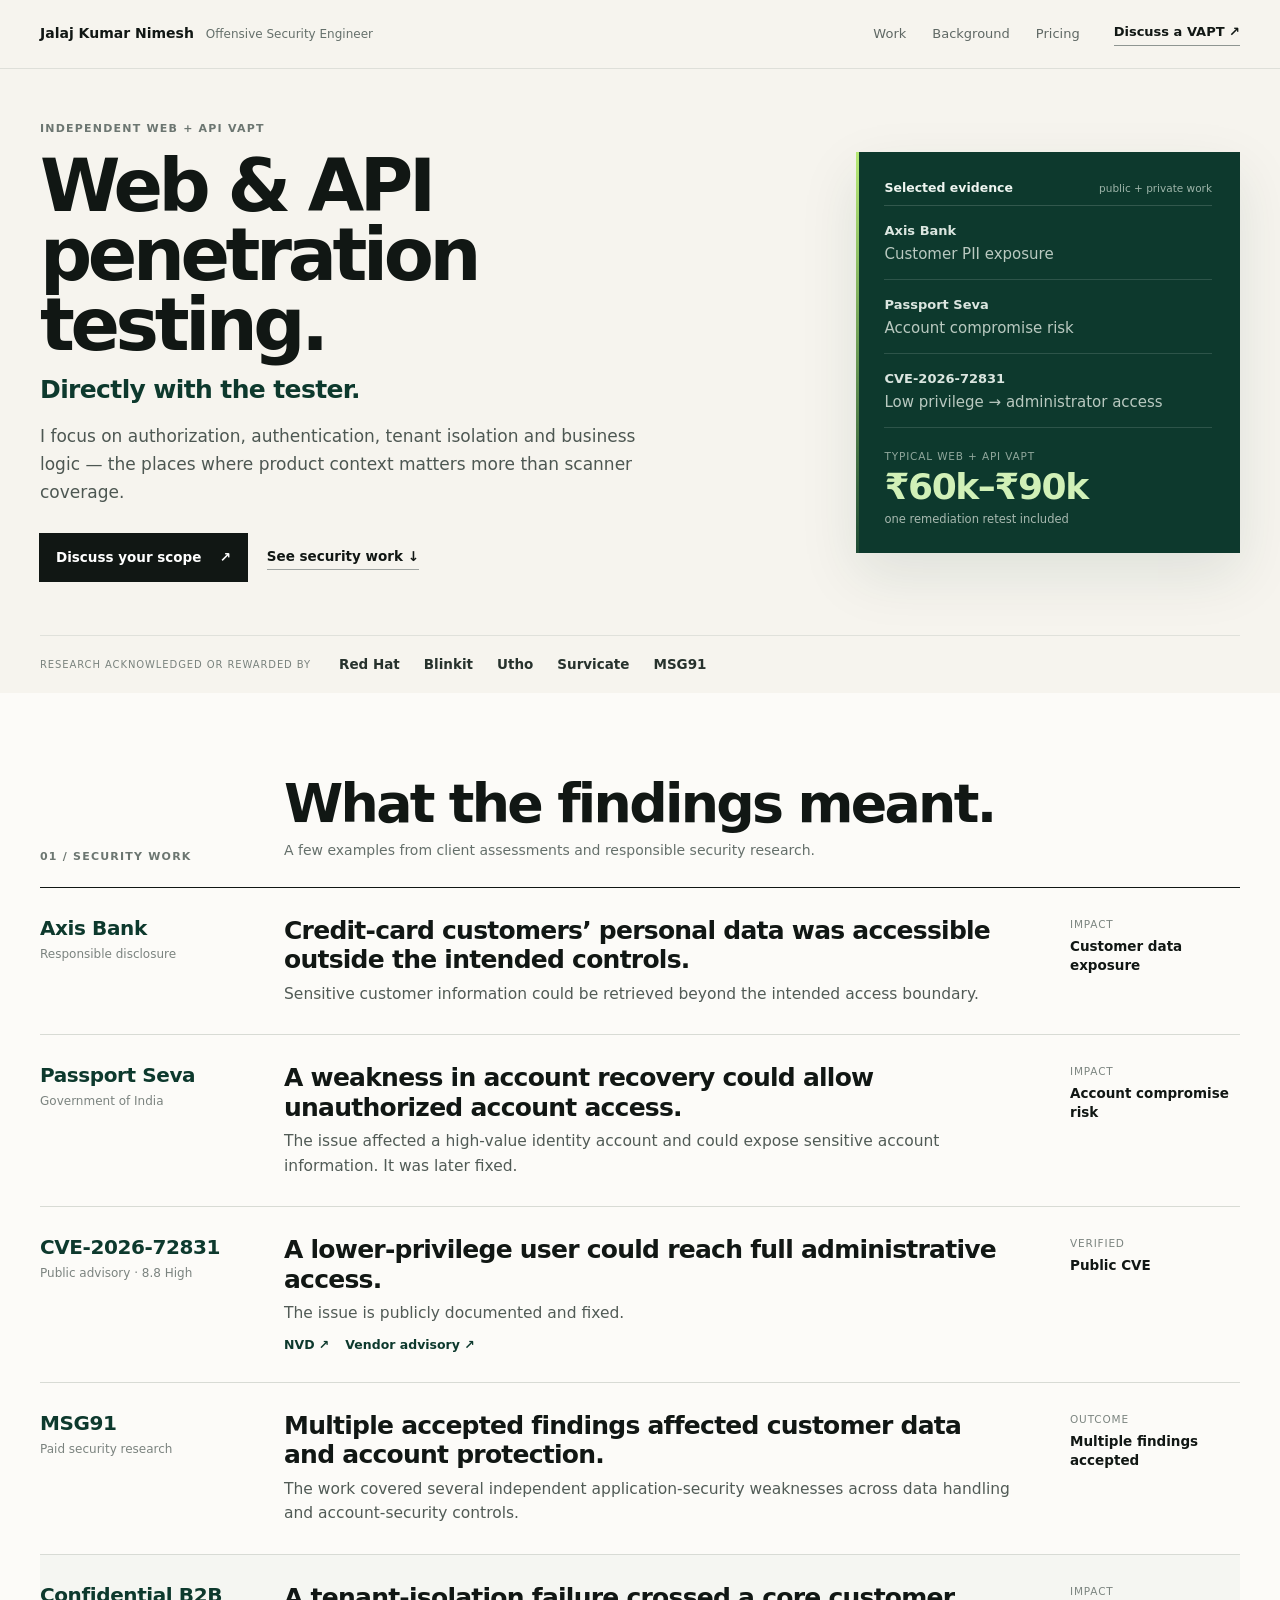
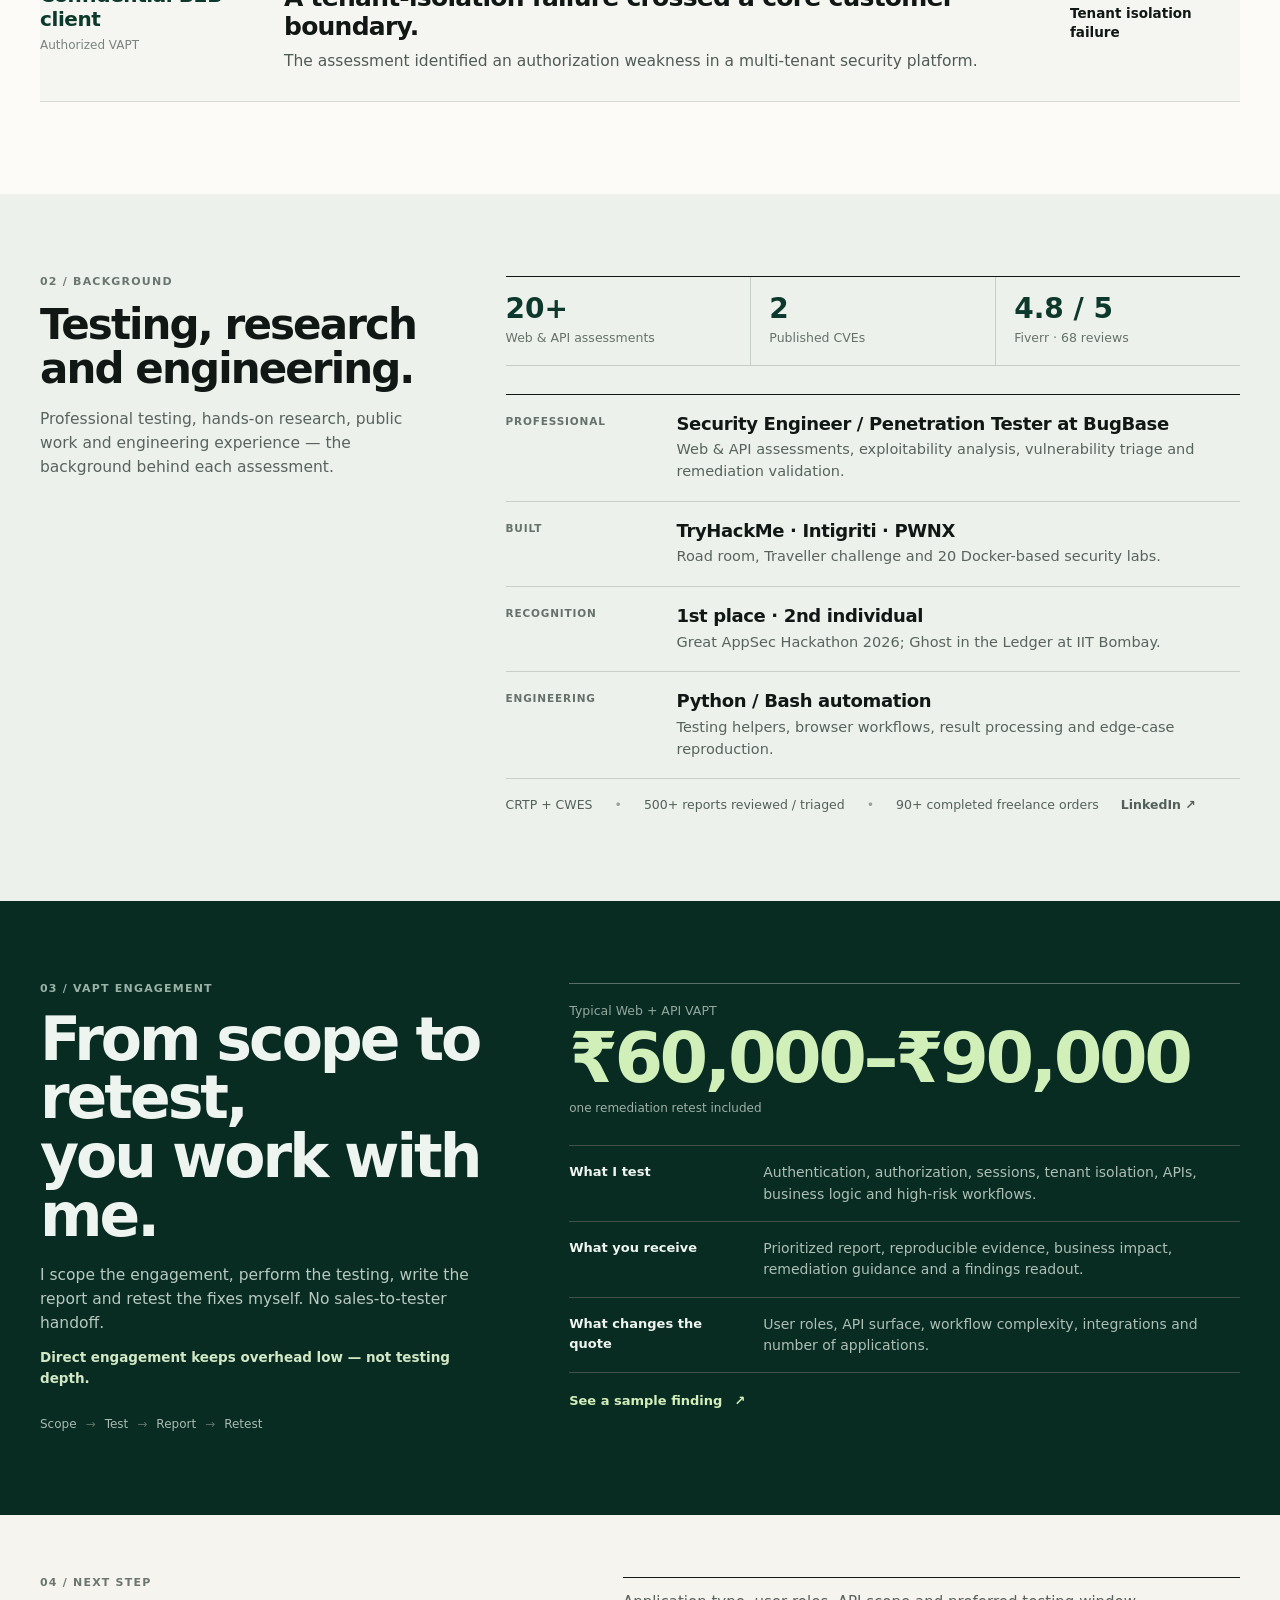
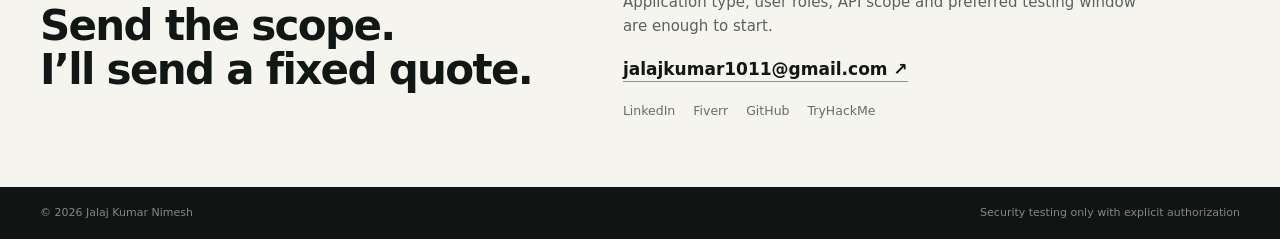
==== commit b28f8c17: "Restructure portfolio into a concise evidence-first client page" ====
--- a/index.html
+++ b/index.html
@@ -8,135 +8,19 @@
 <link rel="stylesheet" href="portfolio.css" />
 </head>
 <body>
-<header class="site-header">
-  <div class="shell header-inner">
-    <a class="identity" href="#top"><strong>Jalaj Kumar Nimesh</strong><span>Offensive Security Engineer</span></a>
-    <nav><a href="#work">Work</a><a href="#about">Background</a><a href="#pricing">Pricing</a></nav>
-    <a class="header-cta" href="mailto:jalajkumar1011@gmail.com?subject=VAPT%20scope%20request">Discuss a VAPT <span>↗</span></a>
-  </div>
-</header>
-
+<header class="site-header"><div class="shell header-inner"><a class="identity" href="#top"><strong>Jalaj Kumar Nimesh</strong><span>Offensive Security Engineer</span></a><nav><a href="#work">Work</a><a href="#background">Background</a><a href="#pricing">Pricing</a></nav><a class="header-cta" href="mailto:jalajkumar1011@gmail.com?subject=VAPT%20scope%20request">Discuss a VAPT <span>↗</span></a></div></header>
 <main>
-<section id="top" class="hero">
-  <div class="shell hero-grid">
-    <div class="hero-copy">
-      <p class="overline">Independent penetration testing</p>
-      <h1>Web &amp; API<br>penetration testing.</h1>
-      <p class="hero-promise">Directly with the tester.</p>
-      <p class="hero-text">Manual testing focused on authorization, authentication, tenant isolation and business logic — where product context matters more than scanner coverage.</p>
-      <div class="hero-actions">
-        <a class="btn" href="mailto:jalajkumar1011@gmail.com?subject=VAPT%20scope%20request">Discuss your scope <span>↗</span></a>
-        <a class="text-link" href="#work">See the work <span>↓</span></a>
-      </div>
-    </div>
-    <aside class="proof-panel" aria-label="Selected evidence">
-      <div class="proof-head"><span>Selected evidence</span><em>Real findings</em></div>
-      <a class="proof-item" href="#axis"><strong>Axis Bank</strong><span>Credit-card customers’ PII exposed</span></a>
-      <a class="proof-item" href="#passport"><strong>Passport Seva</strong><span>Account takeover risk</span></a>
-      <a class="proof-item" href="#cve"><strong>CVE-2026-72831</strong><span>Low privilege → full administrator</span></a>
-      <div class="proof-price"><span>Typical Web + API VAPT</span><strong>₹60k–₹90k</strong><small>one remediation retest included</small></div>
-    </aside>
-  </div>
-</section>
-
-<section class="validation-bar" aria-label="External research validation">
-  <div class="shell validation-inner"><span>Research acknowledged or rewarded by</span><strong>Red Hat</strong><strong>Blinkit</strong><strong>Utho</strong><strong>Survicate</strong></div>
-</section>
-
-<section id="work" class="work-section">
-  <div class="shell">
-    <div class="section-head">
-      <div><p class="overline">Security work</p><h2>What an attacker could do.</h2></div>
-      <p>Impact first. Technical detail second.</p>
-    </div>
-
-    <div class="work-grid">
-      <article id="axis" class="story story-light">
-        <div class="story-index">01</div>
-        <div class="story-org"><span>Responsible disclosure</span><strong>Axis Bank</strong></div>
-        <h3>Access credit-card customers’ personal data outside the intended controls.</h3>
-        <p>Sensitive information associated with credit-card customers could be retrieved beyond the intended authorization boundary.</p>
-        <div class="story-foot"><span>Business impact</span><strong>Customer data exposure</strong></div>
-      </article>
-
-      <article id="passport" class="story story-dark">
-        <div class="story-index">02</div>
-        <div class="story-org"><span>Government of India</span><strong>Passport Seva</strong></div>
-        <h3>Take over an account through a weakness in the recovery flow.</h3>
-        <p>The issue affected a high-value identity account and could expose sensitive account information. It was later fixed.</p>
-        <div class="story-foot"><span>Business impact</span><strong>Account compromise</strong></div>
-      </article>
-
-      <article id="cve" class="story story-accent">
-        <div class="story-index">03</div>
-        <div class="story-org"><span>Public advisory · CVSS 8.8 High</span><strong>CVE-2026-72831</strong></div>
-        <h3>Turn a lower-privilege account into full administrative control.</h3>
-        <p>An authorization flaw allowed privilege escalation to administrator-level access.</p>
-        <div class="story-links"><a href="https://nvd.nist.gov/vuln/detail/CVE-2026-72831" target="_blank" rel="noreferrer">NVD ↗</a><a href="https://github.com/getgrav/grav/security/advisories/GHSA-pc8m-jxvh-vmrc" target="_blank" rel="noreferrer">Vendor advisory ↗</a></div>
-      </article>
-
-      <article class="story story-neutral">
-        <div class="story-index">04</div>
-        <div class="story-org"><span>Paid security research</span><strong>MSG91</strong></div>
-        <h3>Expose customer data and weaken account protection through multiple independent flaws.</h3>
-        <p>Accepted findings included database injection, browser-script execution and a broken account-update authorization control affecting the intended 2FA boundary.</p>
-        <div class="story-foot"><span>Technical classes</span><strong>SQLi · stored/reflected XSS · broken authorization</strong></div>
-      </article>
-    </div>
-
-    <div class="client-strip">
-      <div><span>Authorized client VAPT</span><strong>Confidential B2B security platform</strong></div>
-      <p>Cross-tenant authorization failure let one customer tenant act on another tenant’s user accounts.</p>
-      <small>Client identity and implementation details remain confidential.</small>
-    </div>
-  </div>
-</section>
-
-<section id="about" class="about-section">
-  <div class="shell about-grid">
-    <div class="about-intro">
-      <p class="overline">Background</p>
-      <h2>Built around application security, not just scanner output.</h2>
-      <p>Professional pentesting, vulnerability triage, public research, hands-on labs and automation all feed into the way I test a product.</p>
-    </div>
-
-    <div class="about-list">
-      <div class="about-row"><span>Professional</span><div><h3>Security Engineer / Penetration Tester at BugBase</h3><p>Web &amp; API assessments, exploitability analysis, vulnerability triage and remediation validation.</p></div></div>
-      <div class="about-row"><span>Built</span><div><h3>TryHackMe · Intigriti · PWNX</h3><p>Road room, Traveller challenge and 20 Docker-based security labs.</p></div></div>
-      <div class="about-row"><span>Recognition</span><div><h3>1st place · 2nd individual · 2 published CVEs</h3><p>Great AppSec Hackathon 2026; Ghost in the Ledger at IIT Bombay; public vulnerability research.</p></div></div>
-      <div class="about-row"><span>Engineering &amp; delivery</span><div><h3>Python / Bash automation · 4.8/5 Fiverr</h3><p>90+ completed orders, 68 public reviews, test helpers and workflow automation.</p></div></div>
-    </div>
-    <div class="about-foot"><span>CRTP + CWES</span><span>500+ vulnerability reports reviewed / triaged</span><span><a href="https://www.linkedin.com/in/jalajknimesh" target="_blank" rel="noreferrer">LinkedIn ↗</a></span></div>
-  </div>
-</section>
-
-<section id="pricing" class="pricing-section">
-  <div class="shell pricing-grid">
-    <div class="pricing-copy">
-      <p class="overline light">Independent VAPT</p>
-      <h2>From scope to retest,<br>you work with me.</h2>
-      <p>I scope the engagement, test the application, write the report and retest the fixes myself. No sales-to-tester handoff.</p>
-      <p class="pricing-note">Direct engagement keeps the commercial model lean without reducing testing depth.</p>
-    </div>
-    <div class="price-card">
-      <div class="price-top"><span>Typical Web + API VAPT</span><strong>₹60,000–₹90,000</strong><small>one remediation retest included</small></div>
-      <div class="price-points">
-        <div><strong>What I test</strong><p>Authentication, authorization, sessions, tenant isolation, APIs, business logic and high-risk workflows.</p></div>
-        <div><strong>What you receive</strong><p>Prioritized report, reproducible evidence, business impact, remediation guidance and a findings readout.</p></div>
-        <div><strong>What changes the quote</strong><p>User roles, API surface, workflow complexity, integrations and number of applications.</p></div>
-      </div>
-      <a class="sample-link" href="sample-finding.html">See a sample finding <span>↗</span></a>
-    </div>
-  </div>
-</section>
-
-<section class="contact-section">
-  <div class="shell contact-grid">
-    <div><p class="overline">Next step</p><h2>Have something that needs testing?</h2></div>
-    <div class="contact-copy"><p>Send the application type, user roles, API scope and preferred testing window. I’ll reply with scope questions, timeline and a fixed quote.</p><a class="email" href="mailto:jalajkumar1011@gmail.com?subject=VAPT%20scope%20request">jalajkumar1011@gmail.com ↗</a><div class="socials"><a href="https://www.linkedin.com/in/jalajknimesh" target="_blank" rel="noreferrer">LinkedIn</a><a href="https://www.fiverr.com/techmafia101" target="_blank" rel="noreferrer">Fiverr</a><a href="https://github.com/jalajknimesh" target="_blank" rel="noreferrer">GitHub</a><a href="https://tryhackme.com/room/road" target="_blank" rel="noreferrer">TryHackMe</a></div></div>
-  </div>
-</section>
-</main>
-<footer><div class="shell footer-inner"><span>© 2026 Jalaj Kumar Nimesh</span><span>Security testing only with explicit authorization</span></div></footer>
+<section id="top" class="hero"><div class="shell hero-grid"><div class="hero-copy"><p class="overline">Independent Web + API VAPT</p><h1>Web &amp; API<br>penetration testing.</h1><p class="hero-promise">Directly with the tester.</p><p class="hero-text">I focus on authorization, authentication, tenant isolation and business logic — the places where product context matters more than scanner coverage.</p><div class="hero-actions"><a class="btn" href="mailto:jalajkumar1011@gmail.com?subject=VAPT%20scope%20request">Discuss your scope <span>↗</span></a><a class="text-link" href="#work">See security work <span>↓</span></a></div></div><aside class="proof-panel" aria-label="Selected evidence"><div class="proof-head"><span>Selected evidence</span><em>public + private work</em></div><a class="proof-item" href="#axis"><span class="proof-kicker">Axis Bank</span><strong>Customer PII exposure</strong></a><a class="proof-item" href="#passport"><span class="proof-kicker">Passport Seva</span><strong>Account compromise risk</strong></a><a class="proof-item" href="#cve"><span class="proof-kicker">CVE-2026-72831</span><strong>Low privilege → administrator access</strong></a><div class="proof-price"><span>Typical Web + API VAPT</span><strong>₹60k–₹90k</strong><small>one remediation retest included</small></div></aside></div><div class="shell trust-rail"><span>Research acknowledged or rewarded by</span><strong>Red Hat</strong><strong>Blinkit</strong><strong>Utho</strong><strong>Survicate</strong><strong>MSG91</strong></div></section>
+<section id="work" class="work-section"><div class="shell"><header class="section-head"><p class="section-no">01 / Security work</p><div><h2>What the findings meant.</h2><p class="section-deck">A few examples from client assessments and responsible security research.</p></div></header><div class="work-list">
+<article id="axis" class="work-row"><div class="work-org"><strong>Axis Bank</strong><span>Responsible disclosure</span></div><div class="work-main"><h3>Credit-card customers’ personal data was accessible outside the intended controls.</h3><p>Sensitive customer information could be retrieved beyond the intended access boundary.</p></div><div class="work-proof"><span>Impact</span><strong>Customer data exposure</strong></div></article>
+<article id="passport" class="work-row"><div class="work-org"><strong>Passport Seva</strong><span>Government of India</span></div><div class="work-main"><h3>A weakness in account recovery could allow unauthorized account access.</h3><p>The issue affected a high-value identity account and could expose sensitive account information. It was later fixed.</p></div><div class="work-proof"><span>Impact</span><strong>Account compromise risk</strong></div></article>
+<article id="cve" class="work-row"><div class="work-org"><strong>CVE-2026-72831</strong><span>Public advisory · 8.8 High</span></div><div class="work-main"><h3>A lower-privilege user could reach full administrative access.</h3><p>The issue is publicly documented and fixed.</p><div class="inline-links"><a href="https://nvd.nist.gov/vuln/detail/CVE-2026-72831" target="_blank" rel="noreferrer">NVD ↗</a><a href="https://github.com/getgrav/grav/security/advisories/GHSA-pc8m-jxvh-vmrc" target="_blank" rel="noreferrer">Vendor advisory ↗</a></div></div><div class="work-proof"><span>Verified</span><strong>Public CVE</strong></div></article>
+<article class="work-row"><div class="work-org"><strong>MSG91</strong><span>Paid security research</span></div><div class="work-main"><h3>Multiple accepted findings affected customer data and account protection.</h3><p>The work covered several independent application-security weaknesses across data handling and account-security controls.</p></div><div class="work-proof"><span>Outcome</span><strong>Multiple findings accepted</strong></div></article>
+<article class="work-row client-row"><div class="work-org"><strong>Confidential B2B client</strong><span>Authorized VAPT</span></div><div class="work-main"><h3>A tenant-isolation failure crossed a core customer boundary.</h3><p>The assessment identified an authorization weakness in a multi-tenant security platform.</p></div><div class="work-proof"><span>Impact</span><strong>Tenant isolation failure</strong></div></article>
+</div></div></section>
+<section id="background" class="about-section"><div class="shell about-grid"><div class="about-intro"><p class="section-no">02 / Background</p><h2>Testing, research and engineering.</h2><p>Professional testing, hands-on research, public work and engineering experience — the background behind each assessment.</p></div><div class="about-right"><div class="metrics"><div><strong>20+</strong><span>Web &amp; API assessments</span></div><div><strong>2</strong><span>Published CVEs</span></div><div><strong>4.8 / 5</strong><span>Fiverr · 68 reviews</span></div></div><div class="about-list"><div class="about-row"><span>Professional</span><div><h3>Security Engineer / Penetration Tester at BugBase</h3><p>Web &amp; API assessments, exploitability analysis, vulnerability triage and remediation validation.</p></div></div><div class="about-row"><span>Built</span><div><h3>TryHackMe · Intigriti · PWNX</h3><p>Road room, Traveller challenge and 20 Docker-based security labs.</p></div></div><div class="about-row"><span>Recognition</span><div><h3>1st place · 2nd individual</h3><p>Great AppSec Hackathon 2026; Ghost in the Ledger at IIT Bombay.</p></div></div><div class="about-row"><span>Engineering</span><div><h3>Python / Bash automation</h3><p>Testing helpers, browser workflows, result processing and edge-case reproduction.</p></div></div></div><div class="about-foot"><span>CRTP + CWES</span><span>500+ reports reviewed / triaged</span><span>90+ completed freelance orders</span><a href="https://www.linkedin.com/in/jalajknimesh" target="_blank" rel="noreferrer">LinkedIn ↗</a></div></div></div></section>
+<section id="pricing" class="pricing-section"><div class="shell pricing-grid"><div class="pricing-copy"><p class="section-no light">03 / VAPT engagement</p><h2>From scope to retest,<br>you work with me.</h2><p>I scope the engagement, perform the testing, write the report and retest the fixes myself. No sales-to-tester handoff.</p><p class="pricing-note">Direct engagement keeps overhead low — not testing depth.</p><div class="process-line"><span>Scope</span><b>→</b><span>Test</span><b>→</b><span>Report</span><b>→</b><span>Retest</span></div></div><div class="price-card"><div class="price-top"><span>Typical Web + API VAPT</span><strong>₹60,000–₹90,000</strong><small>one remediation retest included</small></div><div class="price-points"><div><strong>What I test</strong><p>Authentication, authorization, sessions, tenant isolation, APIs, business logic and high-risk workflows.</p></div><div><strong>What you receive</strong><p>Prioritized report, reproducible evidence, business impact, remediation guidance and a findings readout.</p></div><div><strong>What changes the quote</strong><p>User roles, API surface, workflow complexity, integrations and number of applications.</p></div></div><a class="sample-link" href="sample-finding.html">See a sample finding <span>↗</span></a></div></div></section>
+<section class="contact-section"><div class="shell contact-grid"><div><p class="section-no">04 / Next step</p><h2>Send the scope.<br>I’ll send a fixed quote.</h2></div><div class="contact-copy"><p>Application type, user roles, API scope and preferred testing window are enough to start.</p><a class="email" href="mailto:jalajkumar1011@gmail.com?subject=VAPT%20scope%20request">jalajkumar1011@gmail.com ↗</a><div class="socials"><a href="https://www.linkedin.com/in/jalajknimesh" target="_blank" rel="noreferrer">LinkedIn</a><a href="https://www.fiverr.com/techmafia101" target="_blank" rel="noreferrer">Fiverr</a><a href="https://github.com/jalajknimesh" target="_blank" rel="noreferrer">GitHub</a><a href="https://tryhackme.com/room/road" target="_blank" rel="noreferrer">TryHackMe</a></div></div></div></section>
+</main><footer><div class="shell footer-inner"><span>© 2026 Jalaj Kumar Nimesh</span><span>Security testing only with explicit authorization</span></div></footer>
 </body>
-</html>
+</html>
--- a/portfolio.css
+++ b/portfolio.css
@@ -1,201 +1,15 @@
-/* Client-facing offensive-security portfolio. Evidence first, business impact first. */
-.portfolio-page{
-  --paper:#f6f4ee;
-  --paper-2:#fbfaf6;
-  --ink:#121715;
-  --forest:#12372b;
-  --forest-2:#0d2d24;
-  --sage:#e8ede7;
-  --line:#d9ddd6;
-  --muted:#68716d;
-  --soft:#8b928e;
-  --accent:#8ccf67;
-  margin:0;
-  background:var(--paper-2);
-  color:var(--ink);
-  font-family:Inter,-apple-system,BlinkMacSystemFont,"Segoe UI",Helvetica,Arial,sans-serif;
-  font-size:17px;
-  line-height:1.6;
-  -webkit-font-smoothing:antialiased;
-  text-rendering:optimizeLegibility;
-}
-.portfolio-page *{box-sizing:border-box}
-.portfolio-page html{scroll-behavior:smooth}
-.portfolio-page .wrap{width:min(calc(100% - 72px),1180px);margin-inline:auto}
-.portfolio-page a{color:inherit}
-.portfolio-page h1,.portfolio-page h2,.portfolio-page h3,.portfolio-page p{margin-top:0}
-.portfolio-page .skip{position:absolute;left:-9999px}
-.portfolio-page .skip:focus{left:16px;top:16px;z-index:1000;background:#fff;color:#000;padding:10px 14px;border:1px solid #000}
-
-/* Header */
-.portfolio-page .topbar{background:rgba(246,244,238,.97);border-bottom:1px solid #dedfd9}
-.portfolio-page .topbar-inner{min-height:66px;display:grid;grid-template-columns:1fr auto auto;gap:32px;align-items:center}
-.portfolio-page .nameplate{display:flex;gap:11px;align-items:baseline;text-decoration:none;white-space:nowrap}
-.portfolio-page .nameplate strong{font-size:14px;font-weight:750;letter-spacing:-.015em}
-.portfolio-page .nameplate span{font-size:12.5px;color:#747b77}
-.portfolio-page .topbar nav{display:flex;gap:24px}
-.portfolio-page .topbar nav a{font-size:13px;color:#666e6a;text-decoration:none;position:relative}
-.portfolio-page .topbar nav a:after{content:"";position:absolute;left:0;right:100%;bottom:-5px;height:1px;background:var(--forest);transition:right .18s ease}
-.portfolio-page .topbar nav a:hover{color:var(--ink)}
-.portfolio-page .topbar nav a:hover:after{right:0}
-.portfolio-page .top-cta{font-size:13px;font-weight:750;text-decoration:none;border-bottom:1px solid #8e9591;padding-bottom:2px}
-.portfolio-page .top-cta:hover{border-color:var(--ink)}
-
-/* Hero */
-.portfolio-page .hero{background:var(--paper);border-bottom:1px solid #dddfd9}
-.portfolio-page .hero-grid{display:grid;grid-template-columns:minmax(0,1.08fr) minmax(360px,.92fr);gap:76px;align-items:stretch;padding-block:64px 68px}
-.portfolio-page .hero-main{display:flex;flex-direction:column;justify-content:center;min-width:0}
-.portfolio-page .hero-kicker{margin:0 0 16px;color:#6f7773;font-size:12.5px;font-weight:750;letter-spacing:.09em;text-transform:uppercase}
-.portfolio-page .hero h1{max-width:690px;margin:0 0 10px;font-size:clamp(48px,5.4vw,72px);line-height:.98;letter-spacing:-.055em;font-weight:730}
-.portfolio-page .hero-promise{margin:0 0 22px;color:var(--forest);font-size:clamp(21px,2.15vw,28px);line-height:1.2;font-weight:700;letter-spacing:-.025em}
-.portfolio-page .hero-lede{max-width:680px;margin:0 0 29px;color:#4f5854;font-size:17.5px;line-height:1.68}
-.portfolio-page .hero-actions{display:flex;align-items:center;gap:20px;flex-wrap:wrap}
-.portfolio-page .primary{display:inline-flex;align-items:center;justify-content:space-between;gap:18px;min-width:190px;padding:12px 15px;border:1px solid var(--ink);background:var(--ink);color:#fff;font-size:14px;font-weight:750;text-decoration:none;transition:background-color .16s ease,border-color .16s ease,color .16s ease}
-.portfolio-page .primary:hover{background:var(--forest);border-color:var(--forest)}
-.portfolio-page .primary b{font-weight:700;transition:transform .16s ease}
-.portfolio-page .primary:hover b{transform:translate(2px,-1px)}
-.portfolio-page .secondary-link{font-size:14px;font-weight:650;text-decoration:none;border-bottom:1px solid #999f9b;padding-bottom:2px}
-.portfolio-page .secondary-link:hover{border-color:var(--ink)}
-
-.portfolio-page .hero-proof{align-self:stretch;background:var(--forest);color:#eff5f1;padding:28px 32px 29px;display:flex;flex-direction:column;justify-content:center;border-radius:2px}
-.portfolio-page .hero-proof-head{display:flex;justify-content:space-between;gap:20px;align-items:baseline;padding-bottom:10px;border-bottom:1px solid rgba(238,245,240,.18)}
-.portfolio-page .hero-proof-head>span{color:#eef5f0;font-size:13px;font-weight:750}
-.portfolio-page .hero-proof-head small{color:#8ea59a;font-size:11.5px}
-.portfolio-page .hero-proof-item{padding:17px 0;border-bottom:1px solid rgba(238,245,240,.14)}
-.portfolio-page .hero-proof-item strong{display:block;margin-bottom:3px;color:#fff;font-size:18px;line-height:1.25;font-weight:720}
-.portfolio-page .hero-proof-item span{display:block;color:#b7c8bf;font-size:14px;line-height:1.45}
-.portfolio-page .hero-price{display:grid;grid-template-columns:1fr auto;gap:4px 20px;align-items:end;padding-top:20px}
-.portfolio-page .hero-price>span{color:#93a99f;font-size:11.5px;text-transform:uppercase;letter-spacing:.07em}
-.portfolio-page .hero-price strong{grid-row:2;grid-column:1;color:#d6f3c3;font-size:34px;line-height:1;font-weight:740;letter-spacing:-.035em}
-.portfolio-page .hero-price small{grid-row:2;grid-column:2;align-self:end;color:#9fb1a8;font-size:11.5px;text-align:right}
-
-/* Credibility strip */
-.portfolio-page .credibility-strip{background:#17201c;color:#edf2ef;border-bottom:1px solid #26312c}
-.portfolio-page .credibility-strip-inner{min-height:62px;display:flex;flex-wrap:wrap;align-items:center;gap:10px 24px}
-.portfolio-page .credibility-strip-inner span{margin-right:4px;color:#87958e;font-size:11.5px;text-transform:uppercase;letter-spacing:.08em}
-.portfolio-page .credibility-strip-inner strong{font-size:14px;font-weight:700;white-space:nowrap}
-
-/* Work */
-.portfolio-page .work-section{background:var(--paper-2);padding:82px 0 88px}
-.portfolio-page .section-intro{display:grid;grid-template-columns:200px minmax(0,1fr);gap:50px;align-items:end;margin-bottom:26px}
-.portfolio-page .section-intro>p{margin:0;color:#737b77;font-size:12px;font-weight:750;text-transform:uppercase;letter-spacing:.09em}
-.portfolio-page .section-intro h2{max-width:760px;margin:0;font-size:clamp(34px,4vw,48px);line-height:1.04;letter-spacing:-.045em;font-weight:680}
-.portfolio-page .impact-list{border-top:1px solid var(--ink)}
-.portfolio-page .impact-row{display:grid;grid-template-columns:200px minmax(0,1fr);gap:50px;padding:27px 0;border-bottom:1px solid var(--line)}
-.portfolio-page .impact-company strong{display:block;color:var(--forest);font-size:20px;line-height:1.25;font-weight:750;letter-spacing:-.02em}
-.portfolio-page .impact-company span{display:block;margin-top:5px;color:#7a817e;font-size:12.5px;line-height:1.45}
-.portfolio-page .impact-story{min-width:0}
-.portfolio-page .impact-story h3{max-width:800px;margin:0 0 7px;font-size:clamp(23px,2.4vw,30px);line-height:1.17;letter-spacing:-.03em;font-weight:650}
-.portfolio-page .impact-story p{max-width:760px;margin:0 0 9px;color:#525b57;font-size:16px;line-height:1.62}
-.portfolio-page .impact-story small{display:block;color:#7b827f;font-size:12.5px;line-height:1.48}
-.portfolio-page .impact-links{display:flex!important;gap:17px;flex-wrap:wrap}
-.portfolio-page .impact-links a{color:var(--forest);font-weight:750;text-decoration:none}
-.portfolio-page .impact-links a:hover{text-decoration:underline;text-underline-offset:3px}
-
-/* Background */
-.portfolio-page .background-section{background:var(--sage);border-top:1px solid #d4d9d2;padding:82px 0 86px}
-.portfolio-page .background-grid{display:grid;grid-template-columns:.8fr 1.2fr;gap:72px;align-items:start}
-.portfolio-page .background-intro{position:sticky;top:24px}
-.portfolio-page .background-intro>p:first-child{margin:0 0 9px;color:#6e7772;font-size:12px;font-weight:750;text-transform:uppercase;letter-spacing:.09em}
-.portfolio-page .background-intro h2{max-width:430px;margin:0 0 17px;font-size:clamp(34px,3.8vw,48px);line-height:1.04;letter-spacing:-.045em;font-weight:680}
-.portfolio-page .background-lede{max-width:430px;margin:0;color:#59625e;font-size:15.5px;line-height:1.66}
-.portfolio-page .metric-line{display:grid;grid-template-columns:repeat(3,1fr);border-top:1px solid var(--ink);border-bottom:1px solid #c7cec6}
-.portfolio-page .metric-line>div{padding:19px 18px 18px 0}
-.portfolio-page .metric-line>div+div{padding-left:18px;border-left:1px solid #c7cec6}
-.portfolio-page .metric-line strong{display:block;color:var(--forest);font-size:27px;line-height:1.04;font-weight:750;letter-spacing:-.03em}
-.portfolio-page .metric-line span{display:block;margin-top:5px;color:#66706a;font-size:12.5px;line-height:1.4}
-.portfolio-page .background-list{margin-top:29px;border-top:1px solid var(--ink)}
-.portfolio-page .background-row{display:grid;grid-template-columns:150px minmax(0,1fr);gap:28px;padding:17px 0;border-bottom:1px solid #c7cec6}
-.portfolio-page .background-row>span{color:#6e7773;font-size:13px;font-weight:650}
-.portfolio-page .background-row p{max-width:720px;margin:0;color:#4c5651;font-size:15px;line-height:1.6}
-.portfolio-page .background-row strong{color:var(--ink);font-weight:700}
-.portfolio-page .background-row a{color:var(--forest);font-weight:700;text-decoration:none}
-.portfolio-page .background-row a:hover{text-decoration:underline;text-underline-offset:3px}
-
-/* Pricing */
-.portfolio-page .pricing-section{background:var(--forest-2);color:#eff5f1;padding:82px 0 80px}
-.portfolio-page .pricing-grid{display:grid;grid-template-columns:.82fr 1.18fr;gap:76px;align-items:start}
-.portfolio-page .pricing-label{margin:0 0 12px;color:#8ea59a;font-size:12px;font-weight:750;text-transform:uppercase;letter-spacing:.09em}
-.portfolio-page .pricing-copy h2{max-width:510px;margin:0 0 19px;font-size:clamp(38px,4.4vw,56px);line-height:1.01;letter-spacing:-.05em;font-weight:680}
-.portfolio-page .pricing-copy>p:not(.pricing-label):not(.pricing-note){max-width:550px;margin:0 0 12px;color:#b5c6bd;font-size:16px;line-height:1.63}
-.portfolio-page .pricing-note{margin:0;color:#d1e9c3;font-size:14px;font-weight:650}
-.portfolio-page .pricing-panel{padding-top:14px;border-top:1px solid #607269}
-.portfolio-page .price-head{display:flex;justify-content:space-between;gap:26px;align-items:flex-end;padding-bottom:23px}
-.portfolio-page .price-head>div>span{display:block;color:#9aacA2;font-size:12.5px}
-.portfolio-page .price-head strong{display:block;margin-top:6px;color:#d6f3c3;font-size:clamp(43px,5.7vw,66px);line-height:.98;letter-spacing:-.05em;font-weight:730}
-.portfolio-page .price-head>small{max-width:150px;color:#8fa198;font-size:11.5px;text-align:right;line-height:1.4}
-.portfolio-page .pricing-panel dl{margin:0}
-.portfolio-page .pricing-panel dl>div{display:grid;grid-template-columns:150px minmax(0,1fr);gap:24px;padding:16px 0;border-top:1px solid #405149}
-.portfolio-page .pricing-panel dt{color:#edf3ef;font-size:13.5px;font-weight:750}
-.portfolio-page .pricing-panel dd{max-width:620px;margin:0;color:#aebfb6;font-size:14.5px;line-height:1.58}
-.portfolio-page .sample-link{display:flex;justify-content:space-between;gap:20px;padding-top:18px;border-top:1px solid #607269}
-.portfolio-page .sample-link a{color:#d6f3c3;font-size:14px;font-weight:750;text-decoration:none}
-.portfolio-page .sample-link a:hover{text-decoration:underline;text-underline-offset:3px}
-.portfolio-page .sample-link span{color:#81948a;font-size:11.5px}
-
-/* Contact */
-.portfolio-page .contact-section{background:var(--paper);padding:68px 0 72px;border-top:1px solid #d5d8d2}
-.portfolio-page .contact-grid{display:grid;grid-template-columns:.9fr 1.1fr;gap:76px;align-items:start}
-.portfolio-page .contact-grid>div:first-child>p{margin:0 0 9px;color:#737b77;font-size:12px;font-weight:750;text-transform:uppercase;letter-spacing:.08em}
-.portfolio-page .contact-section h2{max-width:520px;margin:0;font-size:clamp(35px,4vw,50px);line-height:1.03;letter-spacing:-.045em;font-weight:680}
-.portfolio-page .contact-copy{padding-top:16px;border-top:1px solid var(--ink)}
-.portfolio-page .contact-copy p{max-width:570px;margin:0 0 20px;color:#59625e;font-size:15.5px;line-height:1.62}
-.portfolio-page .email-link{font-size:16.5px;font-weight:700;text-decoration:none;border-bottom:1px solid #8d938f;padding-bottom:2px}
-.portfolio-page .socials{display:flex;flex-wrap:wrap;gap:17px;margin-top:20px}
-.portfolio-page .socials a{color:#69706d;font-size:13px;font-weight:600;text-decoration:none}
-.portfolio-page .socials a:hover{color:var(--ink)}
-.portfolio-page footer{background:#101513;color:#7e8883}
-.portfolio-page .footer-inner{min-height:52px;display:flex;justify-content:space-between;align-items:center;gap:20px;font-size:11.5px}
-
-/* No content is hidden by scroll animation. Motion is enhancement only. */
-.portfolio-page .hero-main,.portfolio-page .hero-proof,.portfolio-page .impact-row,.portfolio-page .background-row,.portfolio-page .metric-line,.portfolio-page .pricing-copy,.portfolio-page .pricing-panel,.portfolio-page .contact-grid{opacity:1;transform:none}
-
-.portfolio-page :focus-visible{outline:2px solid var(--accent);outline-offset:4px}
-
-@media(max-width:980px){
-  .portfolio-page .hero-grid{grid-template-columns:1fr;gap:34px;padding-block:56px 58px}
-  .portfolio-page .hero-proof{max-width:none}
-  .portfolio-page .section-intro,.portfolio-page .impact-row{grid-template-columns:170px minmax(0,1fr);gap:34px}
-  .portfolio-page .background-grid,.portfolio-page .pricing-grid,.portfolio-page .contact-grid{grid-template-columns:1fr;gap:40px}
-  .portfolio-page .background-intro{position:static}
-}
-
-@media(max-width:700px){
-  .portfolio-page .wrap{width:min(calc(100% - 34px),1180px)}
-  .portfolio-page .topbar-inner{min-height:61px;grid-template-columns:1fr auto;gap:18px}
-  .portfolio-page .nameplate span,.portfolio-page .topbar nav{display:none}
-  .portfolio-page .hero-grid{padding-block:48px 50px}
-  .portfolio-page .hero-kicker{font-size:11.5px}
-  .portfolio-page .hero h1{font-size:43px;max-width:530px}
-  .portfolio-page .hero-promise{font-size:21px}
-  .portfolio-page .hero-lede{font-size:16.5px}
-  .portfolio-page .hero-actions{gap:14px}
-  .portfolio-page .hero-proof{padding:24px 22px 25px}
-  .portfolio-page .hero-price{grid-template-columns:1fr}
-  .portfolio-page .hero-price small{grid-row:auto;grid-column:auto;text-align:left}
-  .portfolio-page .credibility-strip-inner{padding:15px 0;min-height:0;gap:8px 16px}
-  .portfolio-page .credibility-strip-inner span{width:100%}
-  .portfolio-page .work-section,.portfolio-page .background-section,.portfolio-page .pricing-section{padding:56px 0}
-  .portfolio-page .section-intro,.portfolio-page .impact-row{grid-template-columns:1fr;gap:11px}
-  .portfolio-page .section-intro{margin-bottom:22px}
-  .portfolio-page .section-intro h2{font-size:34px}
-  .portfolio-page .impact-row{padding:23px 0}
-  .portfolio-page .impact-company strong{font-size:18px}
-  .portfolio-page .impact-story h3{font-size:23px}
-  .portfolio-page .impact-story p{font-size:15.5px}
-  .portfolio-page .background-intro h2{font-size:34px}
-  .portfolio-page .metric-line{grid-template-columns:1fr}
-  .portfolio-page .metric-line>div,.portfolio-page .metric-line>div+div{padding:15px 0;border-left:0;border-top:1px solid #c7cec6}
-  .portfolio-page .metric-line>div:first-child{border-top:0}
-  .portfolio-page .background-row{grid-template-columns:1fr;gap:4px;padding:15px 0}
-  .portfolio-page .price-head{align-items:flex-start;flex-direction:column;gap:8px}
-  .portfolio-page .price-head>small{text-align:left;max-width:none}
-  .portfolio-page .pricing-panel dl>div{grid-template-columns:1fr;gap:5px}
-  .portfolio-page .sample-link{flex-direction:column;gap:4px}
-  .portfolio-page .contact-section{padding:55px 0 60px}
-  .portfolio-page .footer-inner{align-items:flex-start;flex-direction:column;justify-content:center;gap:3px;padding:12px 0}
-}
-
-@media(prefers-reduced-motion:reduce){
-  .portfolio-page *{scroll-behavior:auto!important;transition-duration:.001ms!important;animation-duration:.001ms!important;animation-iteration-count:1!important}
-}
+:root{--paper:#f6f4ee;--paper2:#fcfbf8;--ink:#111714;--forest:#0d392d;--forest2:#082b22;--line:#d8dbd5;--muted:#65706b;--soft:#8b928e;--accent:#b7ea77;--sage:#edf1ec}
+*{box-sizing:border-box}html{scroll-behavior:smooth}body{margin:0;background:var(--paper2);color:var(--ink);font-family:Inter,ui-sans-serif,system-ui,-apple-system,"Segoe UI",Arial,sans-serif;font-size:17px;line-height:1.55;-webkit-font-smoothing:antialiased}a{color:inherit}.shell{width:min(calc(100% - 72px),1200px);margin-inline:auto}
+.site-header{background:rgba(246,244,238,.96);border-bottom:1px solid #dedfd9;position:sticky;top:0;z-index:20;backdrop-filter:blur(10px)}.header-inner{height:68px;display:grid;grid-template-columns:1fr auto auto;align-items:center;gap:34px}.identity{display:flex;gap:12px;align-items:baseline;text-decoration:none}.identity strong{font-size:14px}.identity span{font-size:12px;color:var(--muted)}nav{display:flex;gap:26px}nav a,.header-cta{font-size:13px;text-decoration:none}nav a{color:#5f6864;position:relative}nav a:after{content:"";position:absolute;left:0;right:100%;bottom:-5px;height:1px;background:var(--ink);transition:right .18s ease}nav a:hover:after{right:0}.header-cta{font-weight:760;border-bottom:1px solid #8f9692;padding-bottom:2px}.header-cta span,.btn span,.text-link span,.sample-link span{display:inline-block;transition:transform .16s ease}.header-cta:hover span,.btn:hover span,.sample-link:hover span{transform:translate(2px,-2px)}.text-link:hover span{transform:translateY(2px)}
+.overline,.section-no{margin:0;color:#6c7671;font-size:11px;line-height:1;text-transform:uppercase;letter-spacing:.11em;font-weight:800}.section-no.light{color:#9ab1a6}
+.hero{background:var(--paper)}.hero-grid{display:grid;grid-template-columns:minmax(0,1.32fr) minmax(360px,.68fr);gap:72px;align-items:center;min-height:520px;padding-block:54px}.hero-copy{max-width:720px}.hero h1{margin:17px 0 0;font-size:clamp(54px,5.7vw,78px);line-height:.95;letter-spacing:-.06em;font-weight:760}.hero-promise{display:inline-block;position:relative;margin:17px 0 17px;color:var(--forest);font-size:25px;line-height:1.15;font-weight:720;letter-spacing:-.025em}.hero-promise:after{content:"";position:absolute;left:0;right:0;bottom:-4px;height:7px;background:rgba(183,234,119,.5);z-index:-1;transform:skewX(-10deg)}.hero-text{max-width:640px;margin:0 0 28px;color:#4d5752;font-size:17px;line-height:1.66}.hero-actions{display:flex;gap:20px;align-items:center;flex-wrap:wrap}.btn{display:inline-flex;align-items:center;gap:18px;background:var(--ink);color:#fff;padding:13px 16px;text-decoration:none;font-size:13.5px;font-weight:760;box-shadow:0 0 0 1px var(--ink);transition:background .16s ease}.btn:hover{background:var(--forest)}.text-link{font-size:13.5px;font-weight:700;text-decoration:none;border-bottom:1px solid #a0a5a2;padding-bottom:2px}
+.proof-panel{background:var(--forest);color:#eef5f0;padding:26px 28px 24px;box-shadow:0 22px 55px rgba(18,58,45,.1);position:relative;overflow:hidden}.proof-panel:before{content:"";position:absolute;left:0;top:0;width:3px;height:100%;background:linear-gradient(var(--accent),rgba(183,234,119,.1))}.proof-head{display:flex;justify-content:space-between;gap:20px;align-items:baseline;padding-bottom:8px;border-bottom:1px solid rgba(238,245,240,.16)}.proof-head span{font-size:12.5px;font-weight:800}.proof-head em{font-size:10.5px;color:#9db4a9;font-style:normal}.proof-item{display:grid;gap:4px;padding:15px 0;border-bottom:1px solid rgba(238,245,240,.14);text-decoration:none;transition:background .18s ease;padding-inline:0}.proof-item:hover{background:rgba(255,255,255,.025)}.proof-kicker{font-size:13px;color:#dbe6e0;font-weight:720}.proof-item strong{font-size:15px;line-height:1.25;color:#b9c9c0;font-weight:520}.proof-price{padding-top:20px}.proof-price>span{display:block;color:#91a89d;font-size:10.5px;text-transform:uppercase;letter-spacing:.08em}.proof-price strong{display:block;margin-top:5px;color:#d1f0b7;font-size:36px;line-height:1;font-weight:800;letter-spacing:-.04em}.proof-price small{display:block;margin-top:6px;color:#a8b9b0;font-size:11.5px}.trust-rail{display:flex;align-items:center;gap:12px 24px;min-height:58px;border-top:1px solid #e0e1db}.trust-rail>span{color:#7a837e;font-size:10px;text-transform:uppercase;letter-spacing:.09em;margin-right:4px}.trust-rail strong{font-size:13.5px;font-weight:740;color:#27322d}
+.work-section{padding:84px 0 92px}.section-head{display:grid;grid-template-columns:190px minmax(0,1fr);gap:54px;align-items:end;margin-bottom:25px}.section-head h2{margin:0;font-size:clamp(38px,4.2vw,54px);line-height:1;letter-spacing:-.05em}.section-deck{margin:9px 0 0;color:var(--muted);font-size:14px}.work-list{border-top:1px solid var(--ink)}.work-row{display:grid;grid-template-columns:190px minmax(0,1fr) 170px;gap:54px;padding:28px 0;border-bottom:1px solid var(--line);align-items:start;position:relative}.work-row:before{content:"";position:absolute;inset:0;background:linear-gradient(90deg,rgba(13,57,45,.035),transparent 60%);opacity:0;transition:opacity .18s ease;pointer-events:none}.work-row:hover:before{opacity:1}.work-org,.work-main,.work-proof{position:relative;z-index:1}.work-org strong{display:block;color:var(--forest);font-size:20px;line-height:1.2;letter-spacing:-.02em}.work-org span{display:block;margin-top:5px;color:#7b837f;font-size:12px}.work-main h3{max-width:820px;margin:0 0 7px;font-size:25px;line-height:1.18;letter-spacing:-.03em;font-weight:700}.work-main p{max-width:760px;margin:0;color:#515b56;font-size:15.5px;line-height:1.58}.work-main small{display:block;margin-top:8px;color:#818984;font-size:11.5px}.work-proof span{display:block;color:#7c8580;font-size:10.5px;text-transform:uppercase;letter-spacing:.08em}.work-proof strong{display:block;margin-top:5px;font-size:13.5px;line-height:1.4}.inline-links{display:flex;gap:16px;margin-top:9px}.inline-links a{font-size:12.5px;font-weight:740;text-decoration:none;color:var(--forest)}.inline-links a:hover{text-decoration:underline;text-underline-offset:3px}.client-row{background:rgba(237,241,236,.5)}
+.about-section{background:var(--sage);padding:82px 0 86px}.about-grid{display:grid;grid-template-columns:.7fr 1.3fr;gap:70px}.about-intro h2{margin:16px 0 16px;font-size:42px;line-height:1.04;letter-spacing:-.045em}.about-intro>p:last-child{max-width:460px;color:#59635e;font-size:15.5px}.metrics{display:grid;grid-template-columns:repeat(3,1fr);border-top:1px solid var(--ink);border-bottom:1px solid #c7cec7}.metrics>div{padding:18px 18px 17px 0}.metrics>div+div{padding-left:18px;border-left:1px solid #c7cec7}.metrics strong{display:block;color:var(--forest);font-size:28px;line-height:1}.metrics span{display:block;margin-top:5px;color:#66716b;font-size:12.5px}.about-list{border-top:1px solid var(--ink);margin-top:28px}.about-row{display:grid;grid-template-columns:145px minmax(0,1fr);gap:26px;padding:18px 0;border-bottom:1px solid #c8d0c8}.about-row>span{color:#66716b;font-size:10.5px;text-transform:uppercase;letter-spacing:.08em;font-weight:780}.about-row h3{margin:0 0 4px;font-size:18px;line-height:1.25;letter-spacing:-.02em}.about-row p{margin:0;color:#59635e;font-size:14.5px;line-height:1.5}.about-foot{display:flex;flex-wrap:wrap;gap:8px 22px;padding-top:16px;color:#53605a;font-size:12.5px}.about-foot span+span:before{content:"•";margin-right:22px;color:#98a19c}.about-foot a{text-decoration:none;font-weight:700}
+.pricing-section{background:var(--forest2);color:#eef4ef;padding:82px 0}.pricing-grid{display:grid;grid-template-columns:.8fr 1.2fr;gap:82px;align-items:start}.pricing-copy h2{margin:16px 0 18px;font-size:clamp(42px,4.7vw,60px);line-height:.98;letter-spacing:-.05em}.pricing-copy>p:not(.section-no):not(.pricing-note){max-width:540px;margin:0 0 12px;color:#b8c9c0;font-size:15.5px}.pricing-note{margin:0;color:#d2e8c5;font-size:13.5px;font-weight:650}.process-line{display:flex;align-items:center;gap:9px;margin-top:26px;color:#a9bbb2;font-size:12px}.process-line b{color:#577165;font-weight:500}.price-card{border-top:1px solid #587066;padding-top:17px}.price-top>span{display:block;color:#93a99f;font-size:12.5px}.price-top>strong{display:block;margin-top:6px;color:#d1efb9;font-size:clamp(54px,5.7vw,70px);line-height:.94;letter-spacing:-.05em}.price-top>small{display:block;margin-top:7px;color:#9fb0a8;font-size:12px}.price-points{margin-top:28px;border-top:1px solid #405149}.price-points>div{display:grid;grid-template-columns:170px 1fr;gap:24px;padding:16px 0;border-bottom:1px solid #405149}.price-points strong{font-size:13px}.price-points p{margin:0;color:#aebfb6;font-size:14px;line-height:1.52}.sample-link{display:inline-flex;gap:12px;margin-top:18px;color:#d2efbb;text-decoration:none;font-size:13px;font-weight:750}
+.contact-section{background:var(--paper);padding:62px 0 66px}.contact-grid{display:grid;grid-template-columns:.9fr 1.1fr;gap:78px}.contact-section h2{margin:16px 0 0;font-size:42px;line-height:1.03;letter-spacing:-.04em}.contact-copy{padding-top:13px;border-top:1px solid var(--ink)}.contact-copy p{max-width:540px;margin:0 0 18px;color:#59625e;font-size:15px}.email{font-size:17px;font-weight:750;text-decoration:none;border-bottom:1px solid #8c938f;padding-bottom:2px}.socials{display:flex;gap:18px;margin-top:19px;flex-wrap:wrap}.socials a{color:#656e69;font-size:12.5px;text-decoration:none}.socials a:hover{color:var(--ink)}footer{background:#101513;color:#7f8984}.footer-inner{height:52px;display:flex;align-items:center;justify-content:space-between;font-size:11px}
+a:focus-visible{outline:2px solid var(--forest);outline-offset:4px}.pricing-section a:focus-visible{outline-color:var(--accent)}
+@media(prefers-reduced-motion:no-preference){.hero-promise:after{transform-origin:left;animation:marker-in .48s .12s cubic-bezier(.22,1,.36,1) both}.proof-panel:before{transform-origin:top;animation:proof-line .62s .08s cubic-bezier(.22,1,.36,1) both}}@keyframes marker-in{from{transform:scaleX(0) skewX(-10deg)}to{transform:scaleX(1) skewX(-10deg)}}@keyframes proof-line{from{transform:scaleY(0)}to{transform:scaleY(1)}}
+@media(max-width:980px){.hero-grid{grid-template-columns:1fr}.hero-copy{max-width:800px}.proof-panel{max-width:none}.trust-rail{flex-wrap:wrap;padding-block:14px}.section-head,.work-row{grid-template-columns:160px minmax(0,1fr);gap:34px}.work-proof{grid-column:2}.about-grid,.pricing-grid,.contact-grid{grid-template-columns:1fr}.about-right{margin-top:8px}}
+@media(max-width:700px){body{font-size:16px}.shell{width:min(calc(100% - 34px),1200px)}.header-inner{height:62px;grid-template-columns:1fr auto}.identity span,nav{display:none}.hero-grid{min-height:0;padding-block:44px;gap:28px}.hero h1{font-size:46px}.hero-promise{font-size:22px}.hero-text{font-size:16px}.proof-panel{padding:22px}.trust-rail{min-height:0}.section-head,.work-row{grid-template-columns:1fr;gap:10px}.work-section{padding:56px 0}.section-head h2{font-size:37px}.section-deck{font-size:13px}.work-row{padding:23px 0}.work-org strong{font-size:18px}.work-main h3{font-size:23px}.work-main p{font-size:14.5px}.work-proof{grid-column:auto}.about-section,.pricing-section{padding:58px 0}.about-intro h2{font-size:34px}.metrics{grid-template-columns:1fr}.metrics>div,.metrics>div+div{padding:13px 0;border-left:0;border-top:1px solid #c7cec7}.metrics>div:first-child{border-top:0}.about-row{grid-template-columns:1fr;gap:5px}.about-foot{display:block}.about-foot span,.about-foot a{display:block;margin:7px 0}.about-foot span+span:before{display:none}.pricing-copy h2{font-size:43px}.price-points>div{grid-template-columns:1fr;gap:6px}.contact-section{padding:54px 0}.contact-section h2{font-size:36px}.footer-inner{height:auto;min-height:54px;gap:12px;flex-direction:column;align-items:flex-start;justify-content:center;padding-block:12px}}
+@media(prefers-reduced-motion:reduce){html{scroll-behavior:auto}.header-cta span,.btn span,.text-link span,.sample-link span,nav a:after{transition:none}}
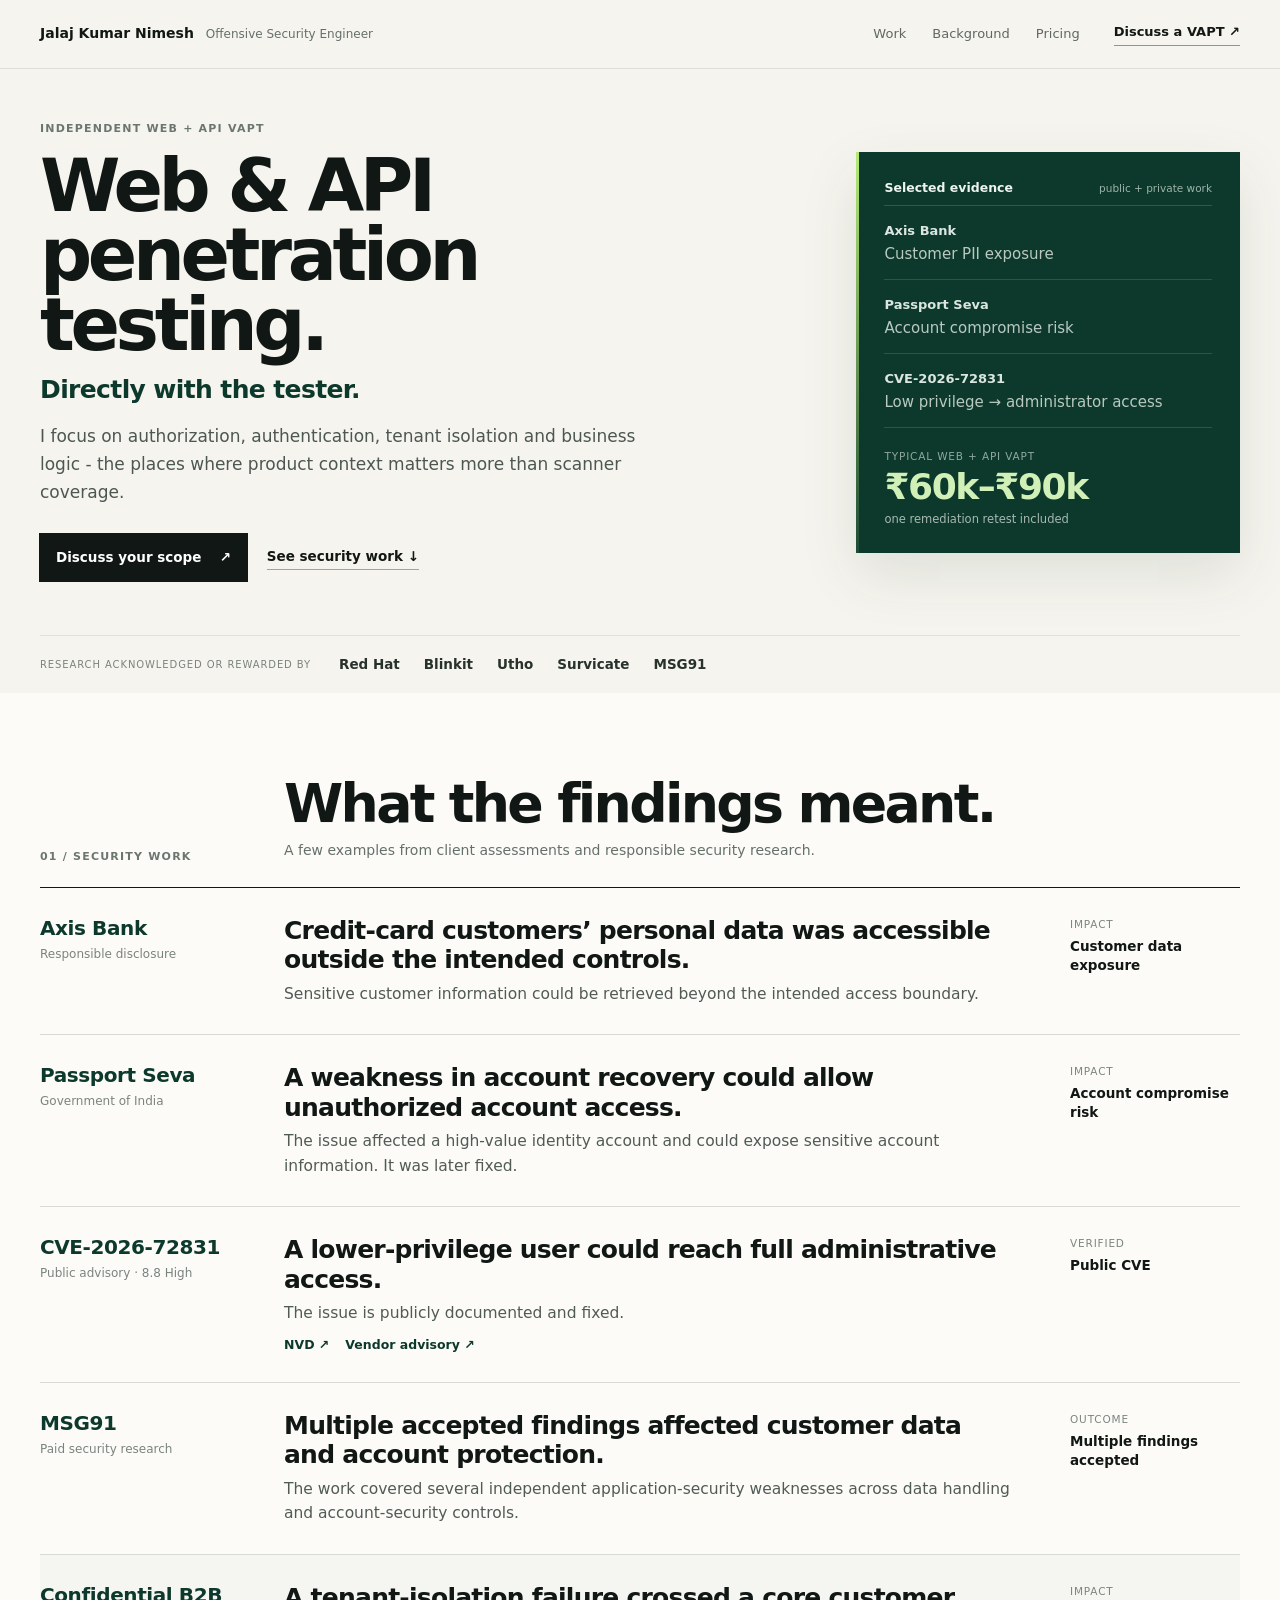
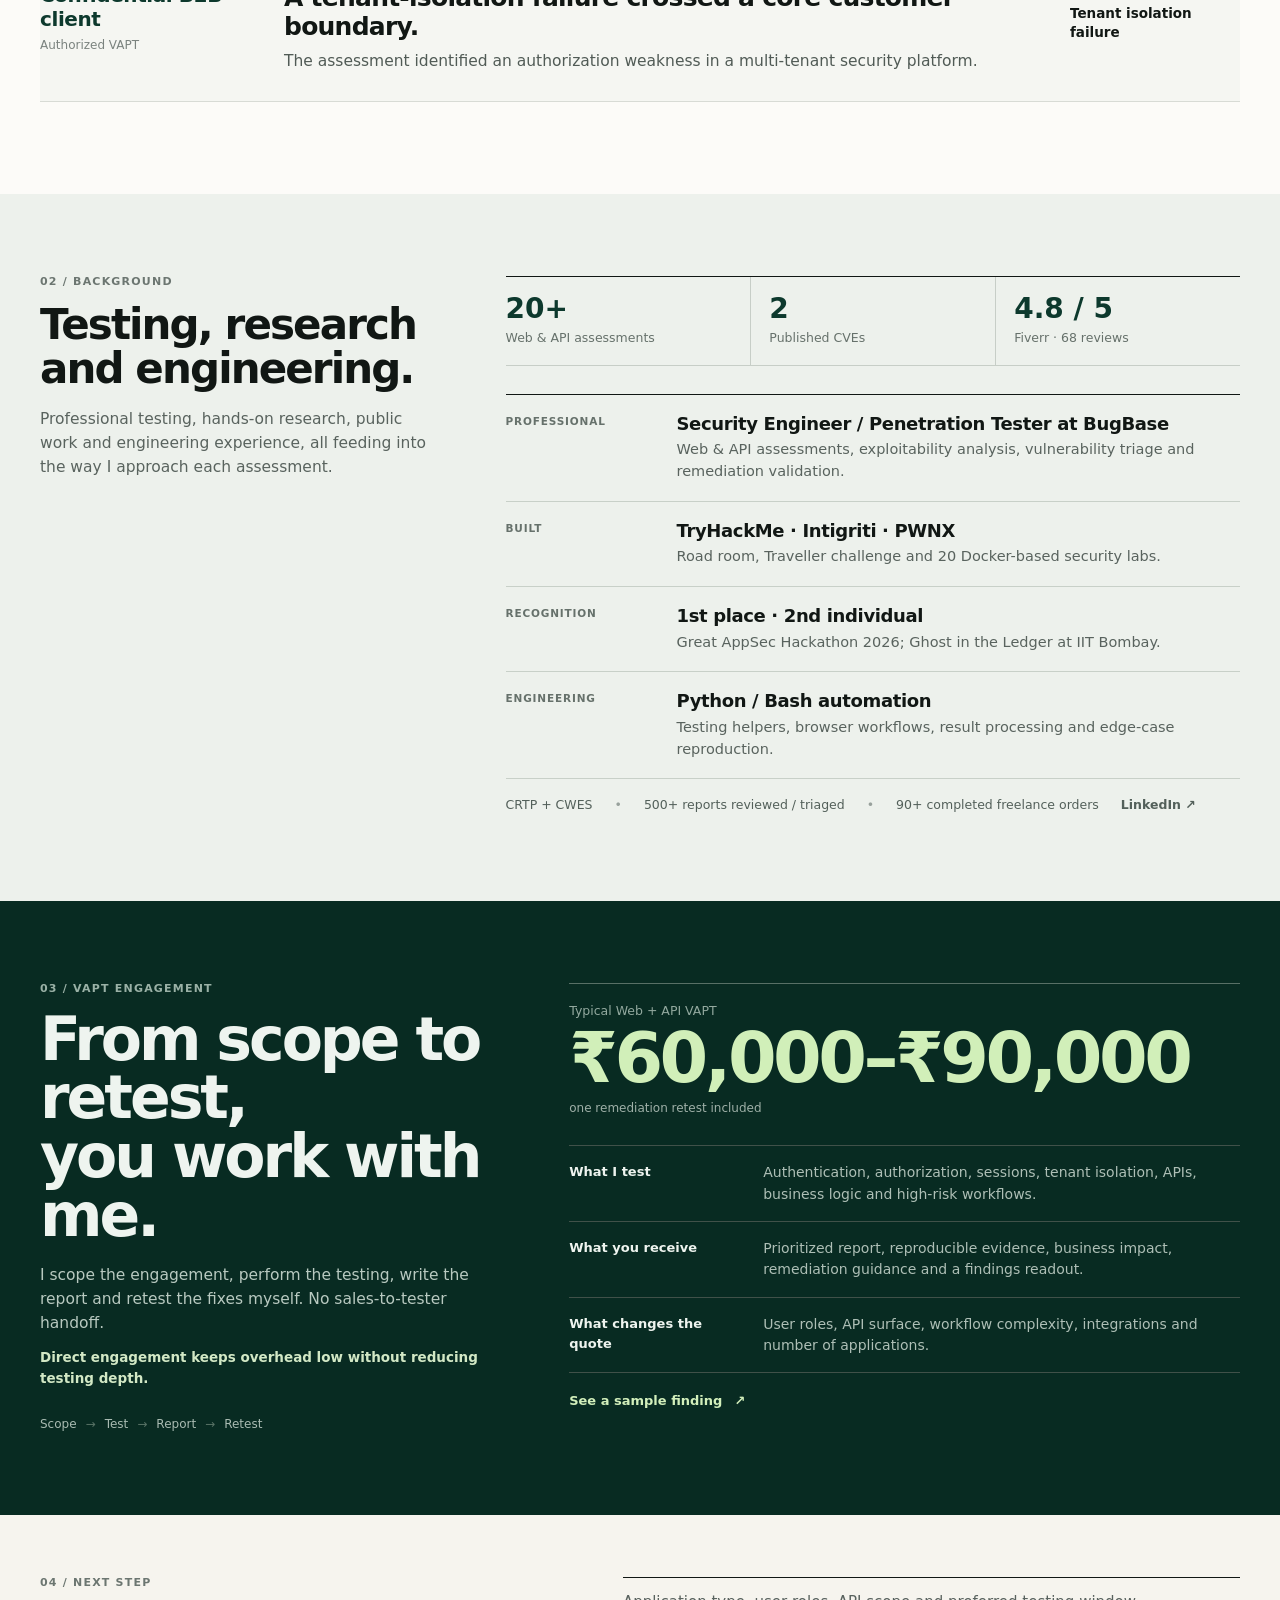
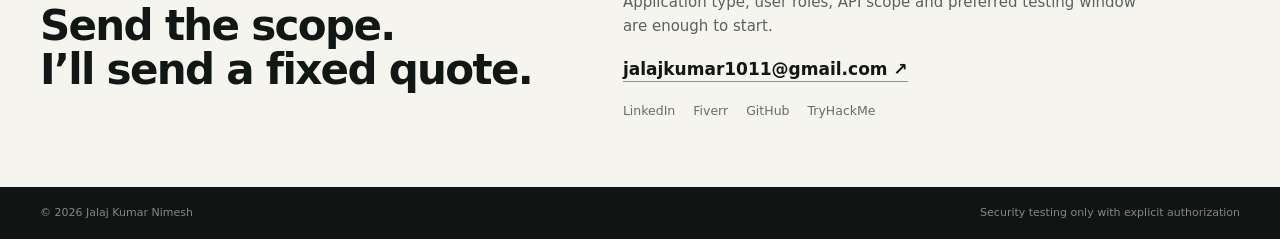
==== commit 98bb842d: "Remove em dashes from portfolio copy" ====
--- a/index.html
+++ b/index.html
@@ -3,14 +3,14 @@
 <head>
 <meta charset="utf-8" />
 <meta name="viewport" content="width=device-width, initial-scale=1" />
-<meta name="description" content="Jalaj Kumar Nimesh — Offensive Security Engineer offering direct web and API penetration testing, backed by real security research and transparent pricing." />
-<title>Jalaj Kumar Nimesh — Web & API VAPT</title>
+<meta name="description" content="Jalaj Kumar Nimesh - Offensive Security Engineer offering direct web and API penetration testing, backed by real security research and transparent pricing." />
+<title>Jalaj Kumar Nimesh - Web & API VAPT</title>
 <link rel="stylesheet" href="portfolio.css" />
 </head>
 <body>
 <header class="site-header"><div class="shell header-inner"><a class="identity" href="#top"><strong>Jalaj Kumar Nimesh</strong><span>Offensive Security Engineer</span></a><nav><a href="#work">Work</a><a href="#background">Background</a><a href="#pricing">Pricing</a></nav><a class="header-cta" href="mailto:jalajkumar1011@gmail.com?subject=VAPT%20scope%20request">Discuss a VAPT <span>↗</span></a></div></header>
 <main>
-<section id="top" class="hero"><div class="shell hero-grid"><div class="hero-copy"><p class="overline">Independent Web + API VAPT</p><h1>Web &amp; API<br>penetration testing.</h1><p class="hero-promise">Directly with the tester.</p><p class="hero-text">I focus on authorization, authentication, tenant isolation and business logic — the places where product context matters more than scanner coverage.</p><div class="hero-actions"><a class="btn" href="mailto:jalajkumar1011@gmail.com?subject=VAPT%20scope%20request">Discuss your scope <span>↗</span></a><a class="text-link" href="#work">See security work <span>↓</span></a></div></div><aside class="proof-panel" aria-label="Selected evidence"><div class="proof-head"><span>Selected evidence</span><em>public + private work</em></div><a class="proof-item" href="#axis"><span class="proof-kicker">Axis Bank</span><strong>Customer PII exposure</strong></a><a class="proof-item" href="#passport"><span class="proof-kicker">Passport Seva</span><strong>Account compromise risk</strong></a><a class="proof-item" href="#cve"><span class="proof-kicker">CVE-2026-72831</span><strong>Low privilege → administrator access</strong></a><div class="proof-price"><span>Typical Web + API VAPT</span><strong>₹60k–₹90k</strong><small>one remediation retest included</small></div></aside></div><div class="shell trust-rail"><span>Research acknowledged or rewarded by</span><strong>Red Hat</strong><strong>Blinkit</strong><strong>Utho</strong><strong>Survicate</strong><strong>MSG91</strong></div></section>
+<section id="top" class="hero"><div class="shell hero-grid"><div class="hero-copy"><p class="overline">Independent Web + API VAPT</p><h1>Web &amp; API<br>penetration testing.</h1><p class="hero-promise">Directly with the tester.</p><p class="hero-text">I focus on authorization, authentication, tenant isolation and business logic - the places where product context matters more than scanner coverage.</p><div class="hero-actions"><a class="btn" href="mailto:jalajkumar1011@gmail.com?subject=VAPT%20scope%20request">Discuss your scope <span>↗</span></a><a class="text-link" href="#work">See security work <span>↓</span></a></div></div><aside class="proof-panel" aria-label="Selected evidence"><div class="proof-head"><span>Selected evidence</span><em>public + private work</em></div><a class="proof-item" href="#axis"><span class="proof-kicker">Axis Bank</span><strong>Customer PII exposure</strong></a><a class="proof-item" href="#passport"><span class="proof-kicker">Passport Seva</span><strong>Account compromise risk</strong></a><a class="proof-item" href="#cve"><span class="proof-kicker">CVE-2026-72831</span><strong>Low privilege → administrator access</strong></a><div class="proof-price"><span>Typical Web + API VAPT</span><strong>₹60k–₹90k</strong><small>one remediation retest included</small></div></aside></div><div class="shell trust-rail"><span>Research acknowledged or rewarded by</span><strong>Red Hat</strong><strong>Blinkit</strong><strong>Utho</strong><strong>Survicate</strong><strong>MSG91</strong></div></section>
 <section id="work" class="work-section"><div class="shell"><header class="section-head"><p class="section-no">01 / Security work</p><div><h2>What the findings meant.</h2><p class="section-deck">A few examples from client assessments and responsible security research.</p></div></header><div class="work-list">
 <article id="axis" class="work-row"><div class="work-org"><strong>Axis Bank</strong><span>Responsible disclosure</span></div><div class="work-main"><h3>Credit-card customers’ personal data was accessible outside the intended controls.</h3><p>Sensitive customer information could be retrieved beyond the intended access boundary.</p></div><div class="work-proof"><span>Impact</span><strong>Customer data exposure</strong></div></article>
 <article id="passport" class="work-row"><div class="work-org"><strong>Passport Seva</strong><span>Government of India</span></div><div class="work-main"><h3>A weakness in account recovery could allow unauthorized account access.</h3><p>The issue affected a high-value identity account and could expose sensitive account information. It was later fixed.</p></div><div class="work-proof"><span>Impact</span><strong>Account compromise risk</strong></div></article>
@@ -18,8 +18,8 @@
 <article class="work-row"><div class="work-org"><strong>MSG91</strong><span>Paid security research</span></div><div class="work-main"><h3>Multiple accepted findings affected customer data and account protection.</h3><p>The work covered several independent application-security weaknesses across data handling and account-security controls.</p></div><div class="work-proof"><span>Outcome</span><strong>Multiple findings accepted</strong></div></article>
 <article class="work-row client-row"><div class="work-org"><strong>Confidential B2B client</strong><span>Authorized VAPT</span></div><div class="work-main"><h3>A tenant-isolation failure crossed a core customer boundary.</h3><p>The assessment identified an authorization weakness in a multi-tenant security platform.</p></div><div class="work-proof"><span>Impact</span><strong>Tenant isolation failure</strong></div></article>
 </div></div></section>
-<section id="background" class="about-section"><div class="shell about-grid"><div class="about-intro"><p class="section-no">02 / Background</p><h2>Testing, research and engineering.</h2><p>Professional testing, hands-on research, public work and engineering experience — the background behind each assessment.</p></div><div class="about-right"><div class="metrics"><div><strong>20+</strong><span>Web &amp; API assessments</span></div><div><strong>2</strong><span>Published CVEs</span></div><div><strong>4.8 / 5</strong><span>Fiverr · 68 reviews</span></div></div><div class="about-list"><div class="about-row"><span>Professional</span><div><h3>Security Engineer / Penetration Tester at BugBase</h3><p>Web &amp; API assessments, exploitability analysis, vulnerability triage and remediation validation.</p></div></div><div class="about-row"><span>Built</span><div><h3>TryHackMe · Intigriti · PWNX</h3><p>Road room, Traveller challenge and 20 Docker-based security labs.</p></div></div><div class="about-row"><span>Recognition</span><div><h3>1st place · 2nd individual</h3><p>Great AppSec Hackathon 2026; Ghost in the Ledger at IIT Bombay.</p></div></div><div class="about-row"><span>Engineering</span><div><h3>Python / Bash automation</h3><p>Testing helpers, browser workflows, result processing and edge-case reproduction.</p></div></div></div><div class="about-foot"><span>CRTP + CWES</span><span>500+ reports reviewed / triaged</span><span>90+ completed freelance orders</span><a href="https://www.linkedin.com/in/jalajknimesh" target="_blank" rel="noreferrer">LinkedIn ↗</a></div></div></div></section>
-<section id="pricing" class="pricing-section"><div class="shell pricing-grid"><div class="pricing-copy"><p class="section-no light">03 / VAPT engagement</p><h2>From scope to retest,<br>you work with me.</h2><p>I scope the engagement, perform the testing, write the report and retest the fixes myself. No sales-to-tester handoff.</p><p class="pricing-note">Direct engagement keeps overhead low — not testing depth.</p><div class="process-line"><span>Scope</span><b>→</b><span>Test</span><b>→</b><span>Report</span><b>→</b><span>Retest</span></div></div><div class="price-card"><div class="price-top"><span>Typical Web + API VAPT</span><strong>₹60,000–₹90,000</strong><small>one remediation retest included</small></div><div class="price-points"><div><strong>What I test</strong><p>Authentication, authorization, sessions, tenant isolation, APIs, business logic and high-risk workflows.</p></div><div><strong>What you receive</strong><p>Prioritized report, reproducible evidence, business impact, remediation guidance and a findings readout.</p></div><div><strong>What changes the quote</strong><p>User roles, API surface, workflow complexity, integrations and number of applications.</p></div></div><a class="sample-link" href="sample-finding.html">See a sample finding <span>↗</span></a></div></div></section>
+<section id="background" class="about-section"><div class="shell about-grid"><div class="about-intro"><p class="section-no">02 / Background</p><h2>Testing, research and engineering.</h2><p>Professional testing, hands-on research, public work and engineering experience, all feeding into the way I approach each assessment.</p></div><div class="about-right"><div class="metrics"><div><strong>20+</strong><span>Web &amp; API assessments</span></div><div><strong>2</strong><span>Published CVEs</span></div><div><strong>4.8 / 5</strong><span>Fiverr · 68 reviews</span></div></div><div class="about-list"><div class="about-row"><span>Professional</span><div><h3>Security Engineer / Penetration Tester at BugBase</h3><p>Web &amp; API assessments, exploitability analysis, vulnerability triage and remediation validation.</p></div></div><div class="about-row"><span>Built</span><div><h3>TryHackMe · Intigriti · PWNX</h3><p>Road room, Traveller challenge and 20 Docker-based security labs.</p></div></div><div class="about-row"><span>Recognition</span><div><h3>1st place · 2nd individual</h3><p>Great AppSec Hackathon 2026; Ghost in the Ledger at IIT Bombay.</p></div></div><div class="about-row"><span>Engineering</span><div><h3>Python / Bash automation</h3><p>Testing helpers, browser workflows, result processing and edge-case reproduction.</p></div></div></div><div class="about-foot"><span>CRTP + CWES</span><span>500+ reports reviewed / triaged</span><span>90+ completed freelance orders</span><a href="https://www.linkedin.com/in/jalajknimesh" target="_blank" rel="noreferrer">LinkedIn ↗</a></div></div></div></section>
+<section id="pricing" class="pricing-section"><div class="shell pricing-grid"><div class="pricing-copy"><p class="section-no light">03 / VAPT engagement</p><h2>From scope to retest,<br>you work with me.</h2><p>I scope the engagement, perform the testing, write the report and retest the fixes myself. No sales-to-tester handoff.</p><p class="pricing-note">Direct engagement keeps overhead low without reducing testing depth.</p><div class="process-line"><span>Scope</span><b>→</b><span>Test</span><b>→</b><span>Report</span><b>→</b><span>Retest</span></div></div><div class="price-card"><div class="price-top"><span>Typical Web + API VAPT</span><strong>₹60,000–₹90,000</strong><small>one remediation retest included</small></div><div class="price-points"><div><strong>What I test</strong><p>Authentication, authorization, sessions, tenant isolation, APIs, business logic and high-risk workflows.</p></div><div><strong>What you receive</strong><p>Prioritized report, reproducible evidence, business impact, remediation guidance and a findings readout.</p></div><div><strong>What changes the quote</strong><p>User roles, API surface, workflow complexity, integrations and number of applications.</p></div></div><a class="sample-link" href="sample-finding.html">See a sample finding <span>↗</span></a></div></div></section>
 <section class="contact-section"><div class="shell contact-grid"><div><p class="section-no">04 / Next step</p><h2>Send the scope.<br>I’ll send a fixed quote.</h2></div><div class="contact-copy"><p>Application type, user roles, API scope and preferred testing window are enough to start.</p><a class="email" href="mailto:jalajkumar1011@gmail.com?subject=VAPT%20scope%20request">jalajkumar1011@gmail.com ↗</a><div class="socials"><a href="https://www.linkedin.com/in/jalajknimesh" target="_blank" rel="noreferrer">LinkedIn</a><a href="https://www.fiverr.com/techmafia101" target="_blank" rel="noreferrer">Fiverr</a><a href="https://github.com/jalajknimesh" target="_blank" rel="noreferrer">GitHub</a><a href="https://tryhackme.com/room/road" target="_blank" rel="noreferrer">TryHackMe</a></div></div></div></section>
 </main><footer><div class="shell footer-inner"><span>© 2026 Jalaj Kumar Nimesh</span><span>Security testing only with explicit authorization</span></div></footer>
 </body>
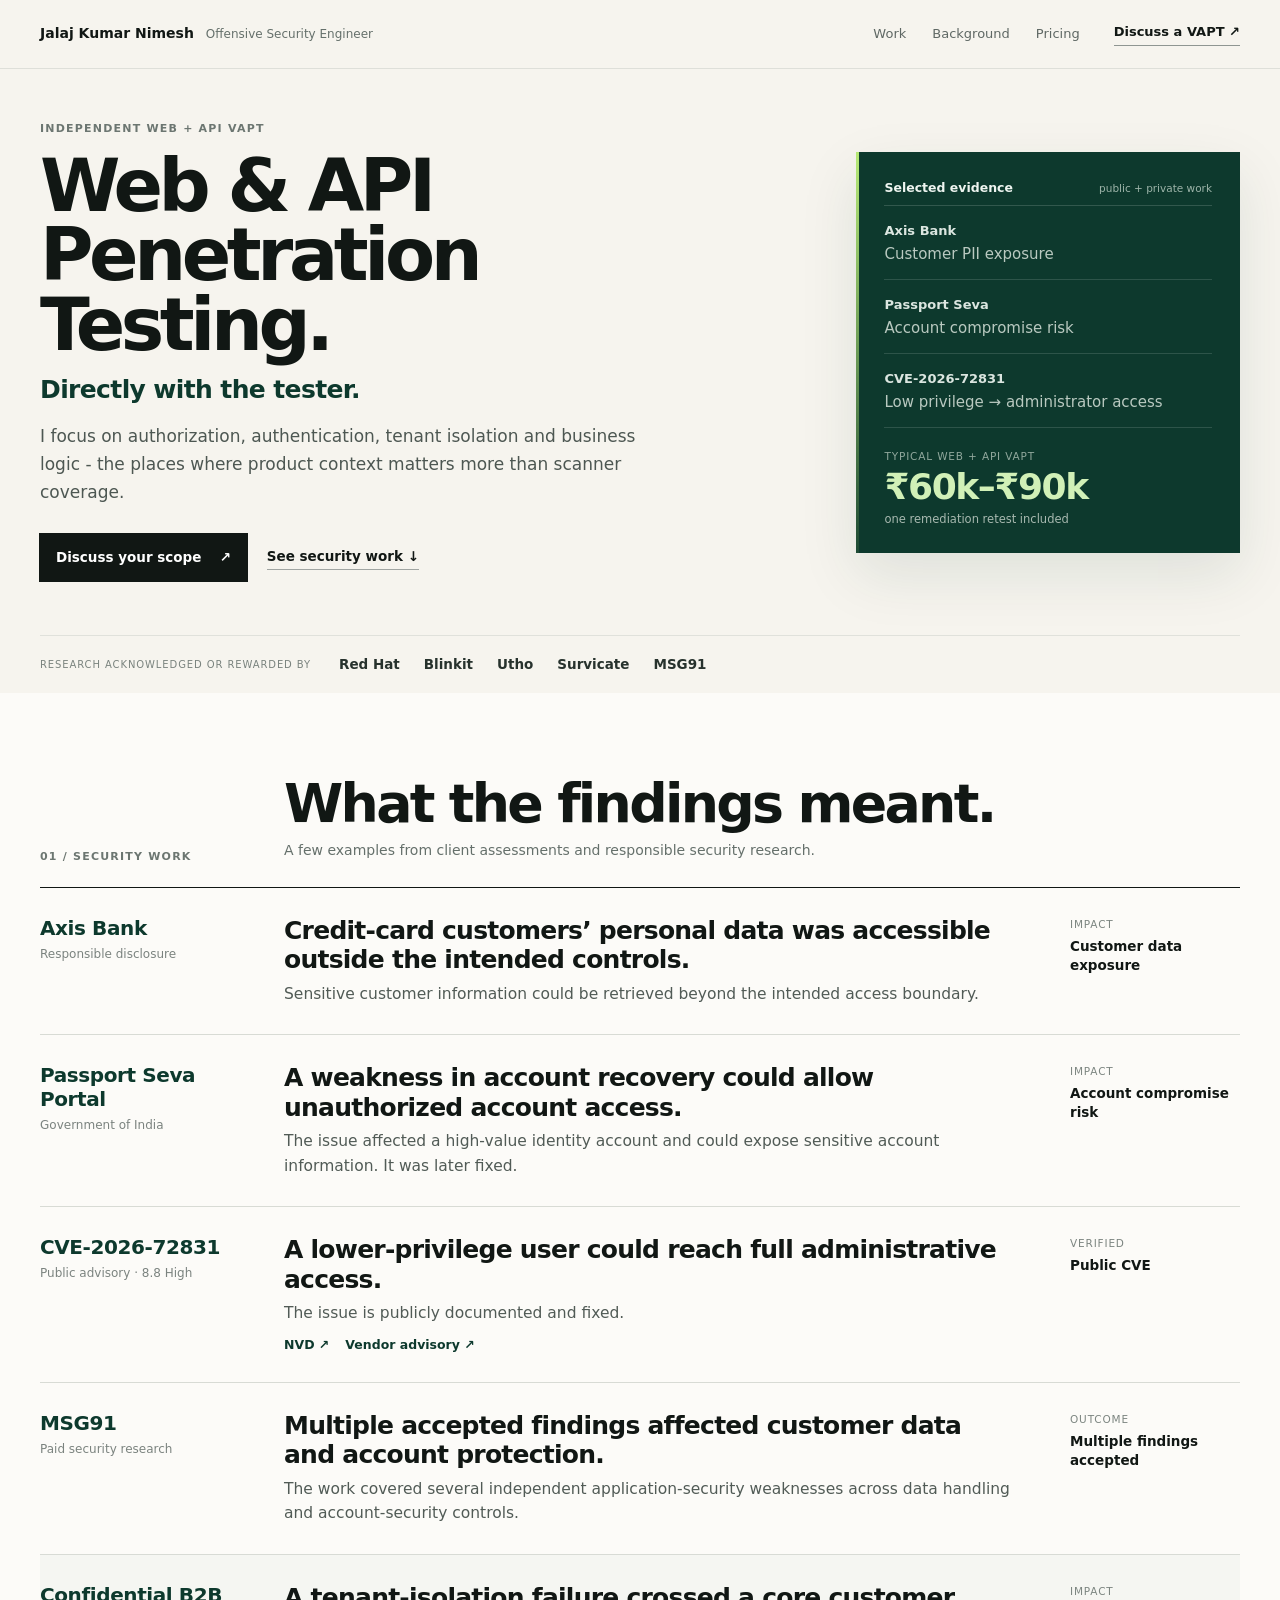
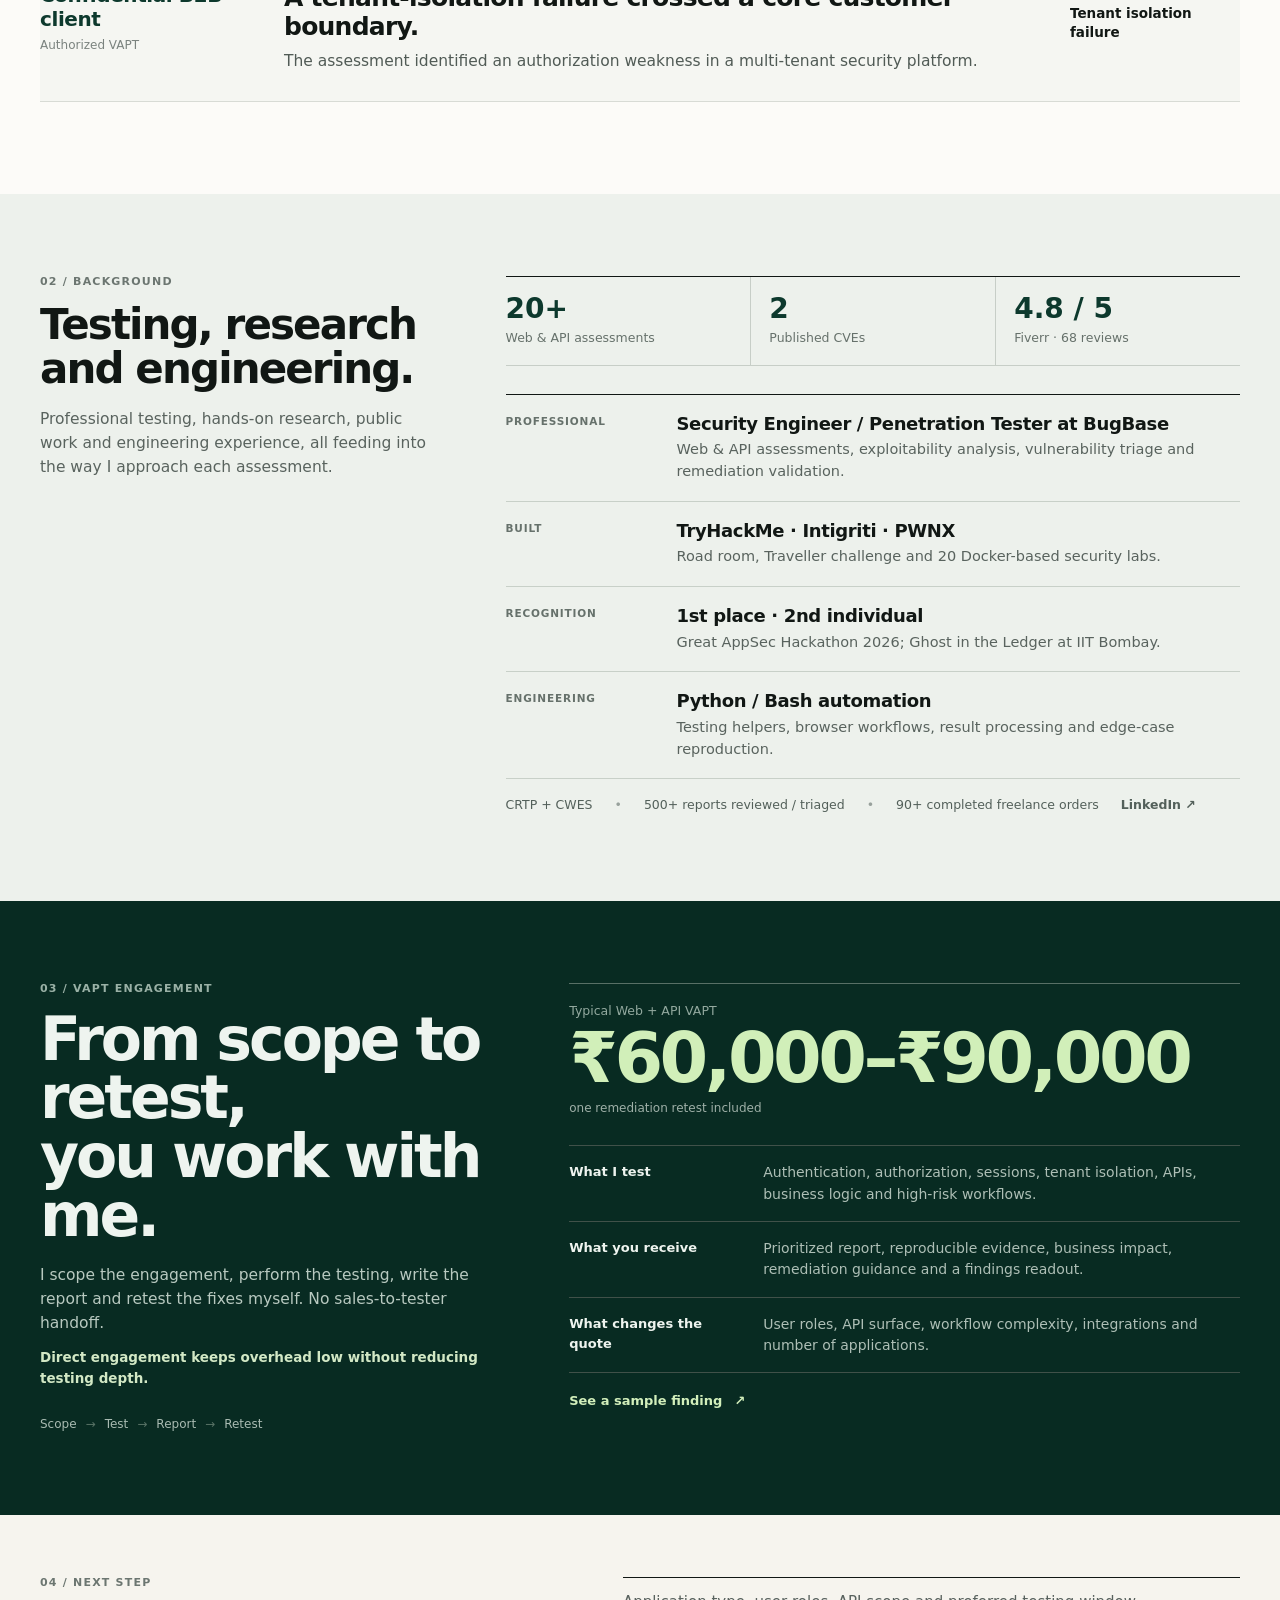
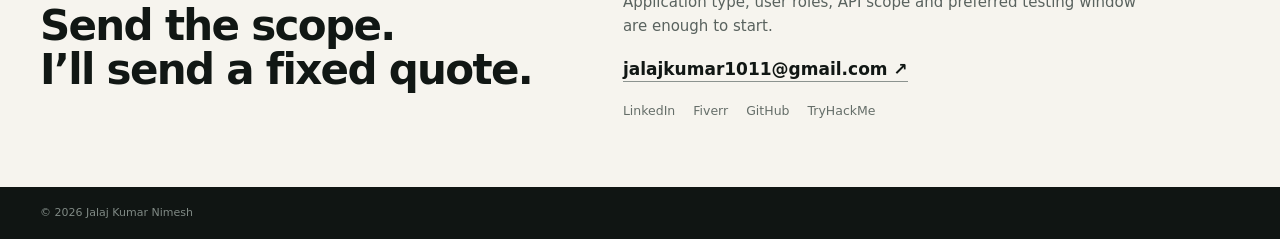
==== commit 84dd37fc: "Update index.html" ====
--- a/index.html
+++ b/index.html
@@ -10,10 +10,10 @@
 <body>
 <header class="site-header"><div class="shell header-inner"><a class="identity" href="#top"><strong>Jalaj Kumar Nimesh</strong><span>Offensive Security Engineer</span></a><nav><a href="#work">Work</a><a href="#background">Background</a><a href="#pricing">Pricing</a></nav><a class="header-cta" href="mailto:jalajkumar1011@gmail.com?subject=VAPT%20scope%20request">Discuss a VAPT <span>↗</span></a></div></header>
 <main>
-<section id="top" class="hero"><div class="shell hero-grid"><div class="hero-copy"><p class="overline">Independent Web + API VAPT</p><h1>Web &amp; API<br>penetration testing.</h1><p class="hero-promise">Directly with the tester.</p><p class="hero-text">I focus on authorization, authentication, tenant isolation and business logic - the places where product context matters more than scanner coverage.</p><div class="hero-actions"><a class="btn" href="mailto:jalajkumar1011@gmail.com?subject=VAPT%20scope%20request">Discuss your scope <span>↗</span></a><a class="text-link" href="#work">See security work <span>↓</span></a></div></div><aside class="proof-panel" aria-label="Selected evidence"><div class="proof-head"><span>Selected evidence</span><em>public + private work</em></div><a class="proof-item" href="#axis"><span class="proof-kicker">Axis Bank</span><strong>Customer PII exposure</strong></a><a class="proof-item" href="#passport"><span class="proof-kicker">Passport Seva</span><strong>Account compromise risk</strong></a><a class="proof-item" href="#cve"><span class="proof-kicker">CVE-2026-72831</span><strong>Low privilege → administrator access</strong></a><div class="proof-price"><span>Typical Web + API VAPT</span><strong>₹60k–₹90k</strong><small>one remediation retest included</small></div></aside></div><div class="shell trust-rail"><span>Research acknowledged or rewarded by</span><strong>Red Hat</strong><strong>Blinkit</strong><strong>Utho</strong><strong>Survicate</strong><strong>MSG91</strong></div></section>
+<section id="top" class="hero"><div class="shell hero-grid"><div class="hero-copy"><p class="overline">Independent Web + API VAPT</p><h1>Web &amp; API<br>Penetration Testing.</h1><p class="hero-promise">Directly with the tester.</p><p class="hero-text">I focus on authorization, authentication, tenant isolation and business logic - the places where product context matters more than scanner coverage.</p><div class="hero-actions"><a class="btn" href="mailto:jalajkumar1011@gmail.com?subject=VAPT%20scope%20request">Discuss your scope <span>↗</span></a><a class="text-link" href="#work">See security work <span>↓</span></a></div></div><aside class="proof-panel" aria-label="Selected evidence"><div class="proof-head"><span>Selected evidence</span><em>public + private work</em></div><a class="proof-item" href="#axis"><span class="proof-kicker">Axis Bank</span><strong>Customer PII exposure</strong></a><a class="proof-item" href="#passport"><span class="proof-kicker">Passport Seva</span><strong>Account compromise risk</strong></a><a class="proof-item" href="#cve"><span class="proof-kicker">CVE-2026-72831</span><strong>Low privilege → administrator access</strong></a><div class="proof-price"><span>Typical Web + API VAPT</span><strong>₹60k–₹90k</strong><small>one remediation retest included</small></div></aside></div><div class="shell trust-rail"><span>Research acknowledged or rewarded by</span><strong>Red Hat</strong><strong>Blinkit</strong><strong>Utho</strong><strong>Survicate</strong><strong>MSG91</strong></div></section>
 <section id="work" class="work-section"><div class="shell"><header class="section-head"><p class="section-no">01 / Security work</p><div><h2>What the findings meant.</h2><p class="section-deck">A few examples from client assessments and responsible security research.</p></div></header><div class="work-list">
 <article id="axis" class="work-row"><div class="work-org"><strong>Axis Bank</strong><span>Responsible disclosure</span></div><div class="work-main"><h3>Credit-card customers’ personal data was accessible outside the intended controls.</h3><p>Sensitive customer information could be retrieved beyond the intended access boundary.</p></div><div class="work-proof"><span>Impact</span><strong>Customer data exposure</strong></div></article>
-<article id="passport" class="work-row"><div class="work-org"><strong>Passport Seva</strong><span>Government of India</span></div><div class="work-main"><h3>A weakness in account recovery could allow unauthorized account access.</h3><p>The issue affected a high-value identity account and could expose sensitive account information. It was later fixed.</p></div><div class="work-proof"><span>Impact</span><strong>Account compromise risk</strong></div></article>
+<article id="passport" class="work-row"><div class="work-org"><strong>Passport Seva Portal</strong><span>Government of India</span></div><div class="work-main"><h3>A weakness in account recovery could allow unauthorized account access.</h3><p>The issue affected a high-value identity account and could expose sensitive account information. It was later fixed.</p></div><div class="work-proof"><span>Impact</span><strong>Account compromise risk</strong></div></article>
 <article id="cve" class="work-row"><div class="work-org"><strong>CVE-2026-72831</strong><span>Public advisory · 8.8 High</span></div><div class="work-main"><h3>A lower-privilege user could reach full administrative access.</h3><p>The issue is publicly documented and fixed.</p><div class="inline-links"><a href="https://nvd.nist.gov/vuln/detail/CVE-2026-72831" target="_blank" rel="noreferrer">NVD ↗</a><a href="https://github.com/getgrav/grav/security/advisories/GHSA-pc8m-jxvh-vmrc" target="_blank" rel="noreferrer">Vendor advisory ↗</a></div></div><div class="work-proof"><span>Verified</span><strong>Public CVE</strong></div></article>
 <article class="work-row"><div class="work-org"><strong>MSG91</strong><span>Paid security research</span></div><div class="work-main"><h3>Multiple accepted findings affected customer data and account protection.</h3><p>The work covered several independent application-security weaknesses across data handling and account-security controls.</p></div><div class="work-proof"><span>Outcome</span><strong>Multiple findings accepted</strong></div></article>
 <article class="work-row client-row"><div class="work-org"><strong>Confidential B2B client</strong><span>Authorized VAPT</span></div><div class="work-main"><h3>A tenant-isolation failure crossed a core customer boundary.</h3><p>The assessment identified an authorization weakness in a multi-tenant security platform.</p></div><div class="work-proof"><span>Impact</span><strong>Tenant isolation failure</strong></div></article>
@@ -21,6 +21,6 @@
 <section id="background" class="about-section"><div class="shell about-grid"><div class="about-intro"><p class="section-no">02 / Background</p><h2>Testing, research and engineering.</h2><p>Professional testing, hands-on research, public work and engineering experience, all feeding into the way I approach each assessment.</p></div><div class="about-right"><div class="metrics"><div><strong>20+</strong><span>Web &amp; API assessments</span></div><div><strong>2</strong><span>Published CVEs</span></div><div><strong>4.8 / 5</strong><span>Fiverr · 68 reviews</span></div></div><div class="about-list"><div class="about-row"><span>Professional</span><div><h3>Security Engineer / Penetration Tester at BugBase</h3><p>Web &amp; API assessments, exploitability analysis, vulnerability triage and remediation validation.</p></div></div><div class="about-row"><span>Built</span><div><h3>TryHackMe · Intigriti · PWNX</h3><p>Road room, Traveller challenge and 20 Docker-based security labs.</p></div></div><div class="about-row"><span>Recognition</span><div><h3>1st place · 2nd individual</h3><p>Great AppSec Hackathon 2026; Ghost in the Ledger at IIT Bombay.</p></div></div><div class="about-row"><span>Engineering</span><div><h3>Python / Bash automation</h3><p>Testing helpers, browser workflows, result processing and edge-case reproduction.</p></div></div></div><div class="about-foot"><span>CRTP + CWES</span><span>500+ reports reviewed / triaged</span><span>90+ completed freelance orders</span><a href="https://www.linkedin.com/in/jalajknimesh" target="_blank" rel="noreferrer">LinkedIn ↗</a></div></div></div></section>
 <section id="pricing" class="pricing-section"><div class="shell pricing-grid"><div class="pricing-copy"><p class="section-no light">03 / VAPT engagement</p><h2>From scope to retest,<br>you work with me.</h2><p>I scope the engagement, perform the testing, write the report and retest the fixes myself. No sales-to-tester handoff.</p><p class="pricing-note">Direct engagement keeps overhead low without reducing testing depth.</p><div class="process-line"><span>Scope</span><b>→</b><span>Test</span><b>→</b><span>Report</span><b>→</b><span>Retest</span></div></div><div class="price-card"><div class="price-top"><span>Typical Web + API VAPT</span><strong>₹60,000–₹90,000</strong><small>one remediation retest included</small></div><div class="price-points"><div><strong>What I test</strong><p>Authentication, authorization, sessions, tenant isolation, APIs, business logic and high-risk workflows.</p></div><div><strong>What you receive</strong><p>Prioritized report, reproducible evidence, business impact, remediation guidance and a findings readout.</p></div><div><strong>What changes the quote</strong><p>User roles, API surface, workflow complexity, integrations and number of applications.</p></div></div><a class="sample-link" href="sample-finding.html">See a sample finding <span>↗</span></a></div></div></section>
 <section class="contact-section"><div class="shell contact-grid"><div><p class="section-no">04 / Next step</p><h2>Send the scope.<br>I’ll send a fixed quote.</h2></div><div class="contact-copy"><p>Application type, user roles, API scope and preferred testing window are enough to start.</p><a class="email" href="mailto:jalajkumar1011@gmail.com?subject=VAPT%20scope%20request">jalajkumar1011@gmail.com ↗</a><div class="socials"><a href="https://www.linkedin.com/in/jalajknimesh" target="_blank" rel="noreferrer">LinkedIn</a><a href="https://www.fiverr.com/techmafia101" target="_blank" rel="noreferrer">Fiverr</a><a href="https://github.com/jalajknimesh" target="_blank" rel="noreferrer">GitHub</a><a href="https://tryhackme.com/room/road" target="_blank" rel="noreferrer">TryHackMe</a></div></div></div></section>
-</main><footer><div class="shell footer-inner"><span>© 2026 Jalaj Kumar Nimesh</span><span>Security testing only with explicit authorization</span></div></footer>
+</main><footer><div class="shell footer-inner"><span>© 2026 Jalaj Kumar Nimesh</span><span></span></div></footer>
 </body>
-</html>+</html>
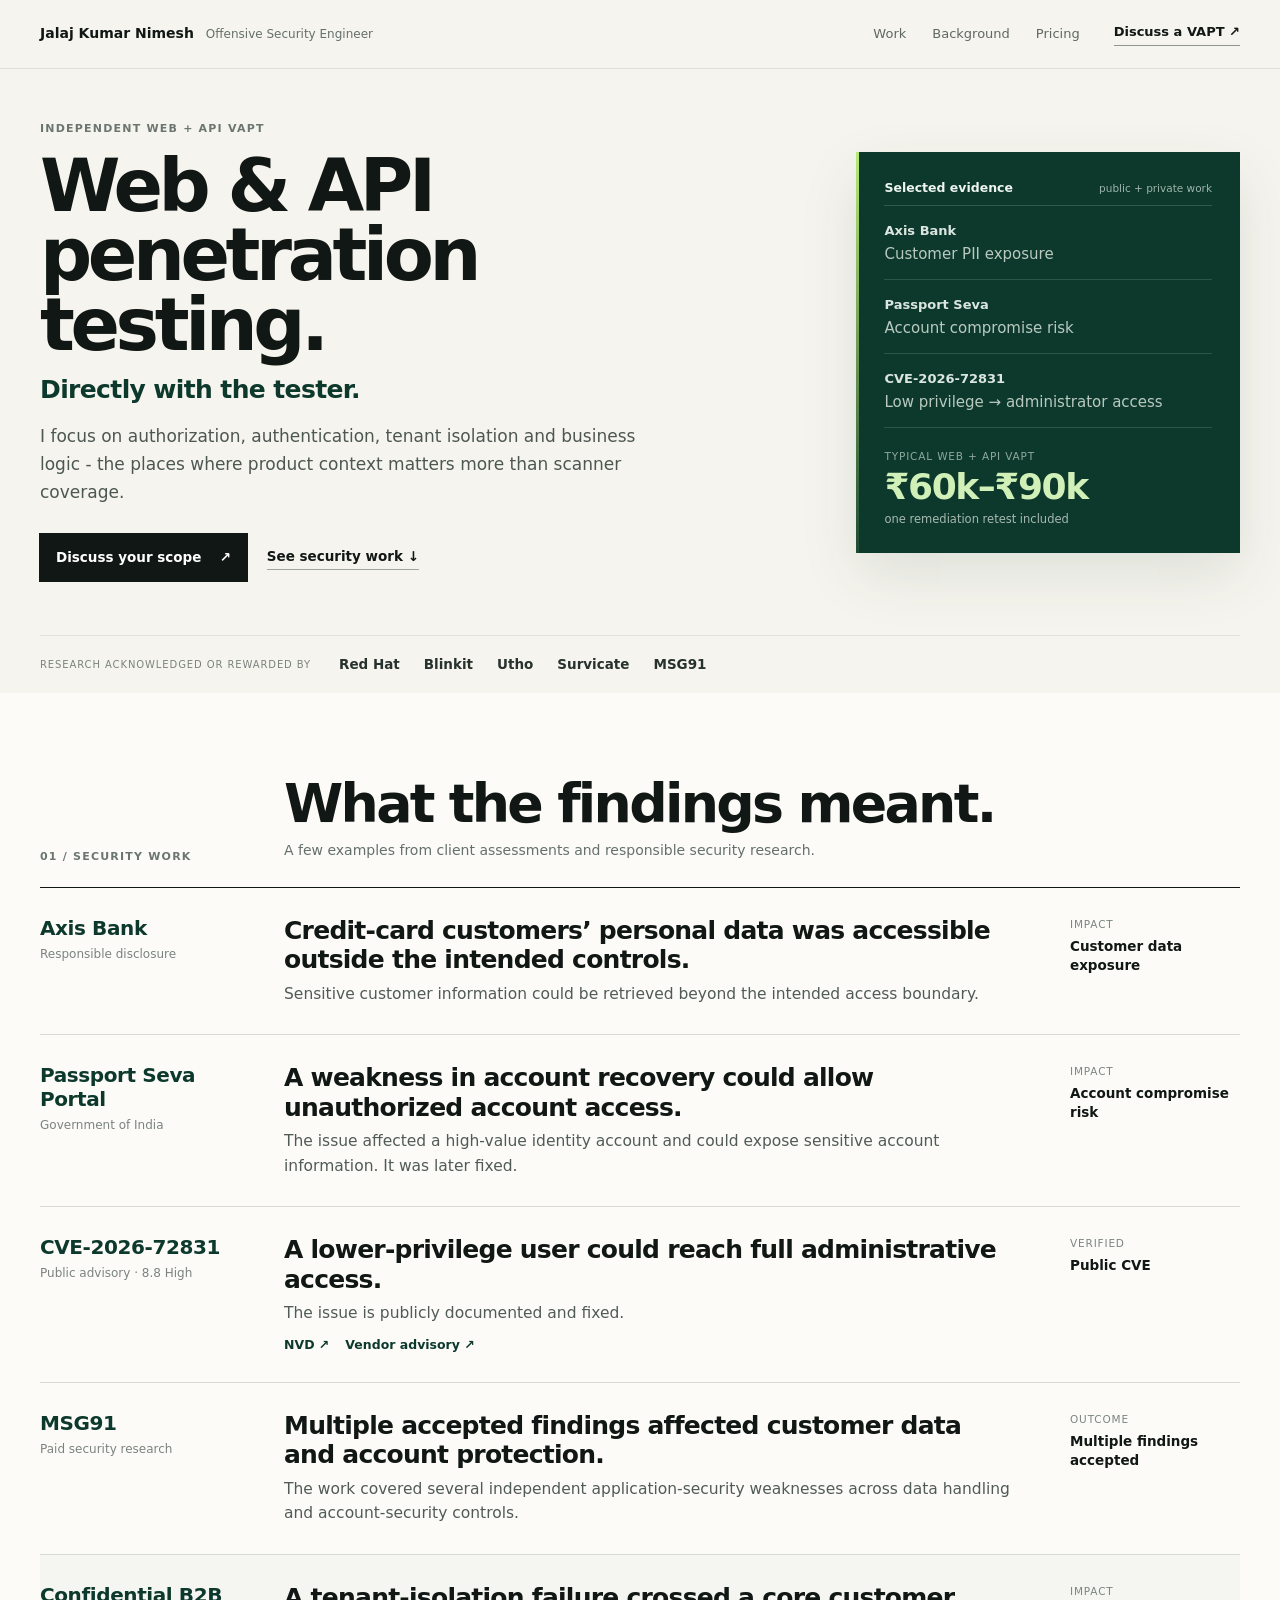
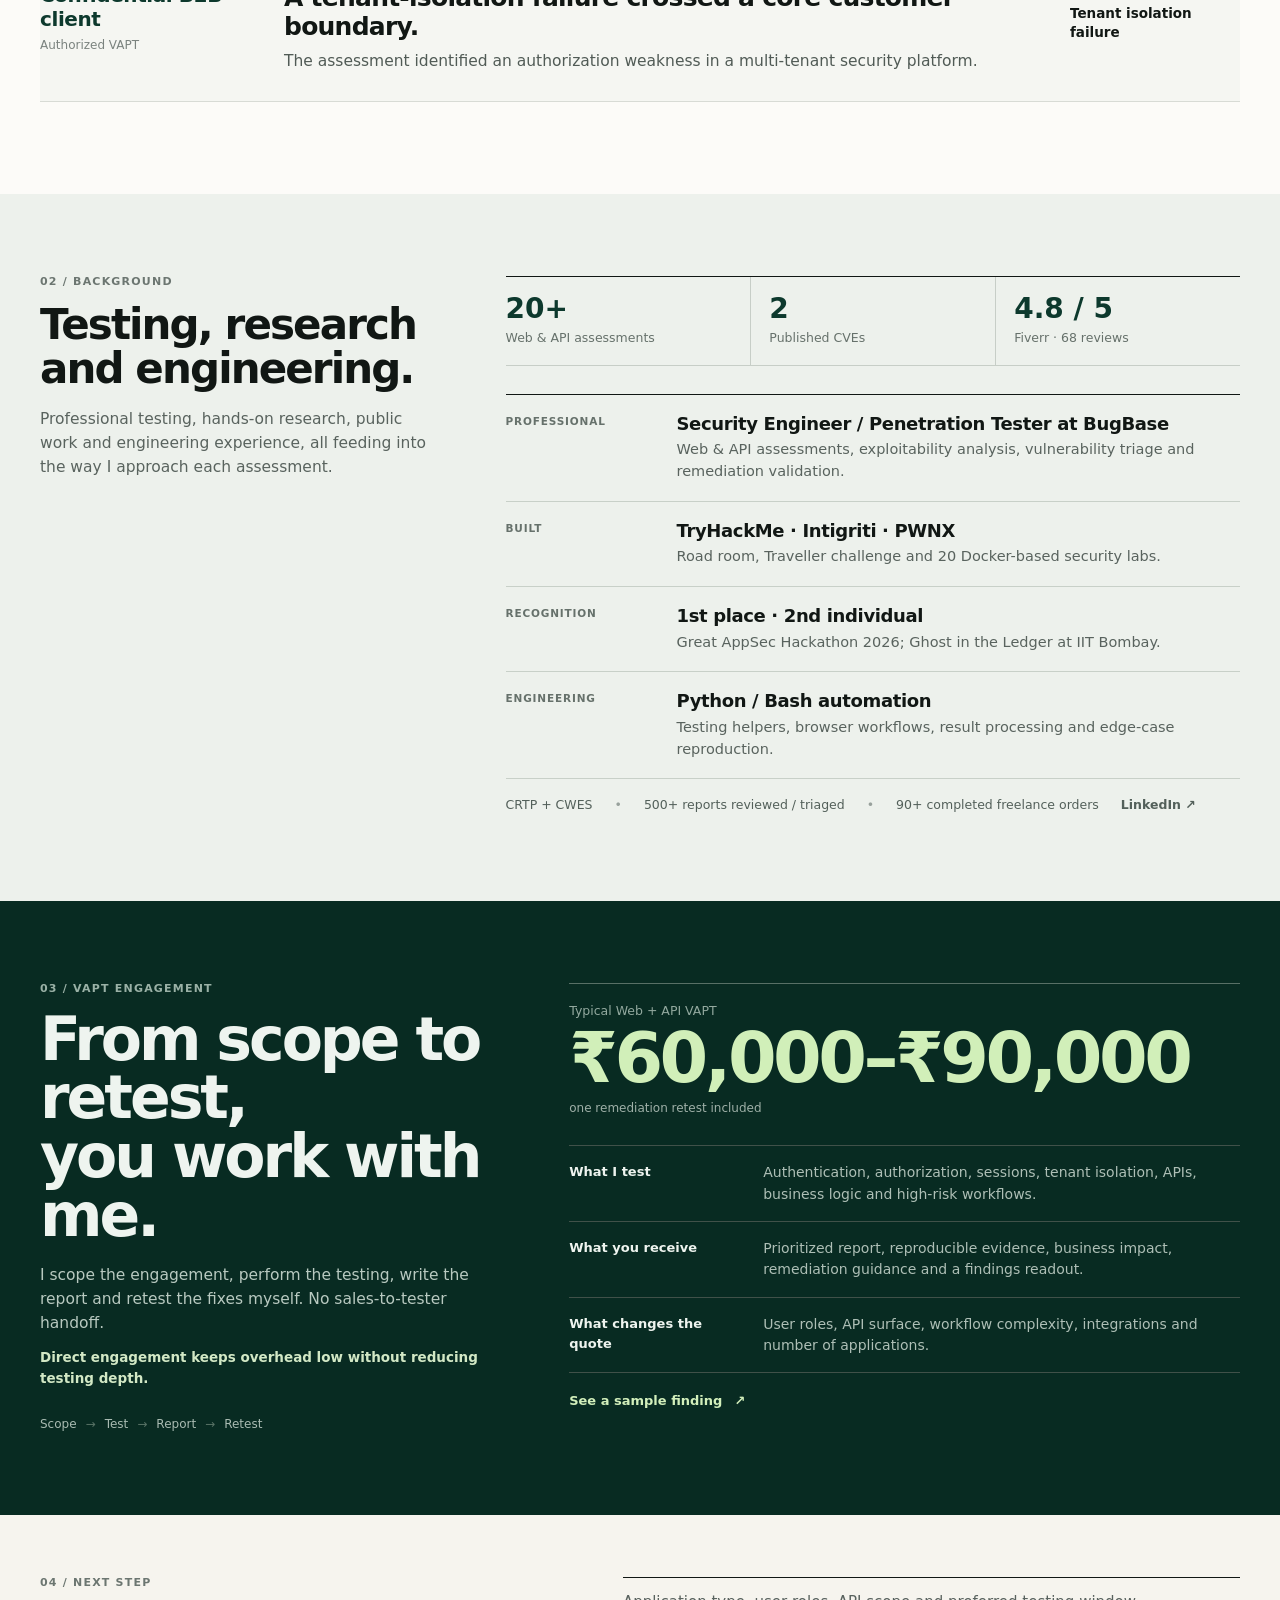
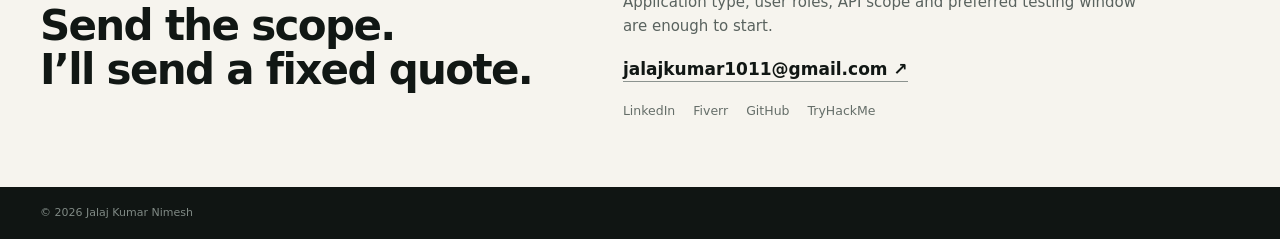
==== commit 4c5da1b9: "Update index.html" ====
--- a/index.html
+++ b/index.html
@@ -10,7 +10,7 @@
 <body>
 <header class="site-header"><div class="shell header-inner"><a class="identity" href="#top"><strong>Jalaj Kumar Nimesh</strong><span>Offensive Security Engineer</span></a><nav><a href="#work">Work</a><a href="#background">Background</a><a href="#pricing">Pricing</a></nav><a class="header-cta" href="mailto:jalajkumar1011@gmail.com?subject=VAPT%20scope%20request">Discuss a VAPT <span>↗</span></a></div></header>
 <main>
-<section id="top" class="hero"><div class="shell hero-grid"><div class="hero-copy"><p class="overline">Independent Web + API VAPT</p><h1>Web &amp; API<br>Penetration Testing.</h1><p class="hero-promise">Directly with the tester.</p><p class="hero-text">I focus on authorization, authentication, tenant isolation and business logic - the places where product context matters more than scanner coverage.</p><div class="hero-actions"><a class="btn" href="mailto:jalajkumar1011@gmail.com?subject=VAPT%20scope%20request">Discuss your scope <span>↗</span></a><a class="text-link" href="#work">See security work <span>↓</span></a></div></div><aside class="proof-panel" aria-label="Selected evidence"><div class="proof-head"><span>Selected evidence</span><em>public + private work</em></div><a class="proof-item" href="#axis"><span class="proof-kicker">Axis Bank</span><strong>Customer PII exposure</strong></a><a class="proof-item" href="#passport"><span class="proof-kicker">Passport Seva</span><strong>Account compromise risk</strong></a><a class="proof-item" href="#cve"><span class="proof-kicker">CVE-2026-72831</span><strong>Low privilege → administrator access</strong></a><div class="proof-price"><span>Typical Web + API VAPT</span><strong>₹60k–₹90k</strong><small>one remediation retest included</small></div></aside></div><div class="shell trust-rail"><span>Research acknowledged or rewarded by</span><strong>Red Hat</strong><strong>Blinkit</strong><strong>Utho</strong><strong>Survicate</strong><strong>MSG91</strong></div></section>
+<section id="top" class="hero"><div class="shell hero-grid"><div class="hero-copy"><p class="overline">Independent Web + API VAPT</p><h1>Web &amp; API<br>penetration testing.</h1><p class="hero-promise">Directly with the tester.</p><p class="hero-text">I focus on authorization, authentication, tenant isolation and business logic - the places where product context matters more than scanner coverage.</p><div class="hero-actions"><a class="btn" href="mailto:jalajkumar1011@gmail.com?subject=VAPT%20scope%20request">Discuss your scope <span>↗</span></a><a class="text-link" href="#work">See security work <span>↓</span></a></div></div><aside class="proof-panel" aria-label="Selected evidence"><div class="proof-head"><span>Selected evidence</span><em>public + private work</em></div><a class="proof-item" href="#axis"><span class="proof-kicker">Axis Bank</span><strong>Customer PII exposure</strong></a><a class="proof-item" href="#passport"><span class="proof-kicker">Passport Seva</span><strong>Account compromise risk</strong></a><a class="proof-item" href="#cve"><span class="proof-kicker">CVE-2026-72831</span><strong>Low privilege → administrator access</strong></a><div class="proof-price"><span>Typical Web + API VAPT</span><strong>₹60k–₹90k</strong><small>one remediation retest included</small></div></aside></div><div class="shell trust-rail"><span>Research acknowledged or rewarded by</span><strong>Red Hat</strong><strong>Blinkit</strong><strong>Utho</strong><strong>Survicate</strong><strong>MSG91</strong></div></section>
 <section id="work" class="work-section"><div class="shell"><header class="section-head"><p class="section-no">01 / Security work</p><div><h2>What the findings meant.</h2><p class="section-deck">A few examples from client assessments and responsible security research.</p></div></header><div class="work-list">
 <article id="axis" class="work-row"><div class="work-org"><strong>Axis Bank</strong><span>Responsible disclosure</span></div><div class="work-main"><h3>Credit-card customers’ personal data was accessible outside the intended controls.</h3><p>Sensitive customer information could be retrieved beyond the intended access boundary.</p></div><div class="work-proof"><span>Impact</span><strong>Customer data exposure</strong></div></article>
 <article id="passport" class="work-row"><div class="work-org"><strong>Passport Seva Portal</strong><span>Government of India</span></div><div class="work-main"><h3>A weakness in account recovery could allow unauthorized account access.</h3><p>The issue affected a high-value identity account and could expose sensitive account information. It was later fixed.</p></div><div class="work-proof"><span>Impact</span><strong>Account compromise risk</strong></div></article>
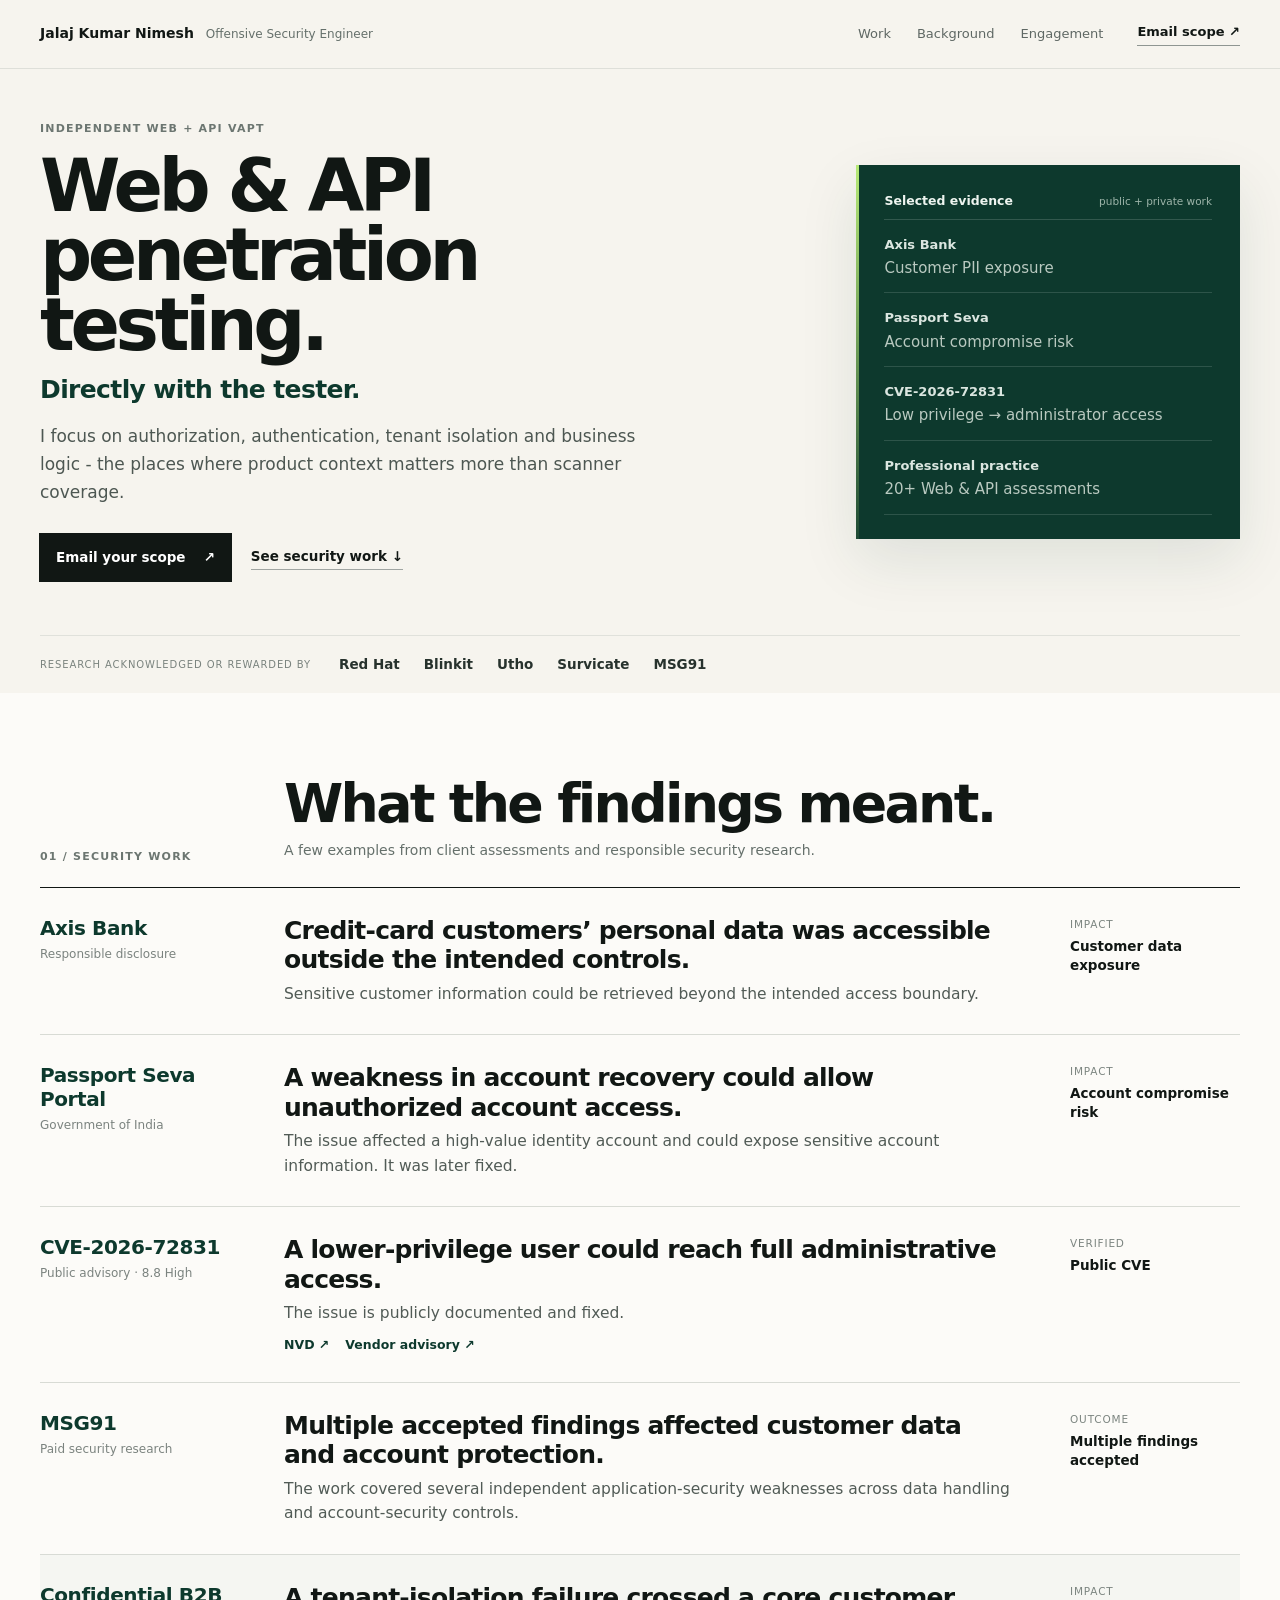
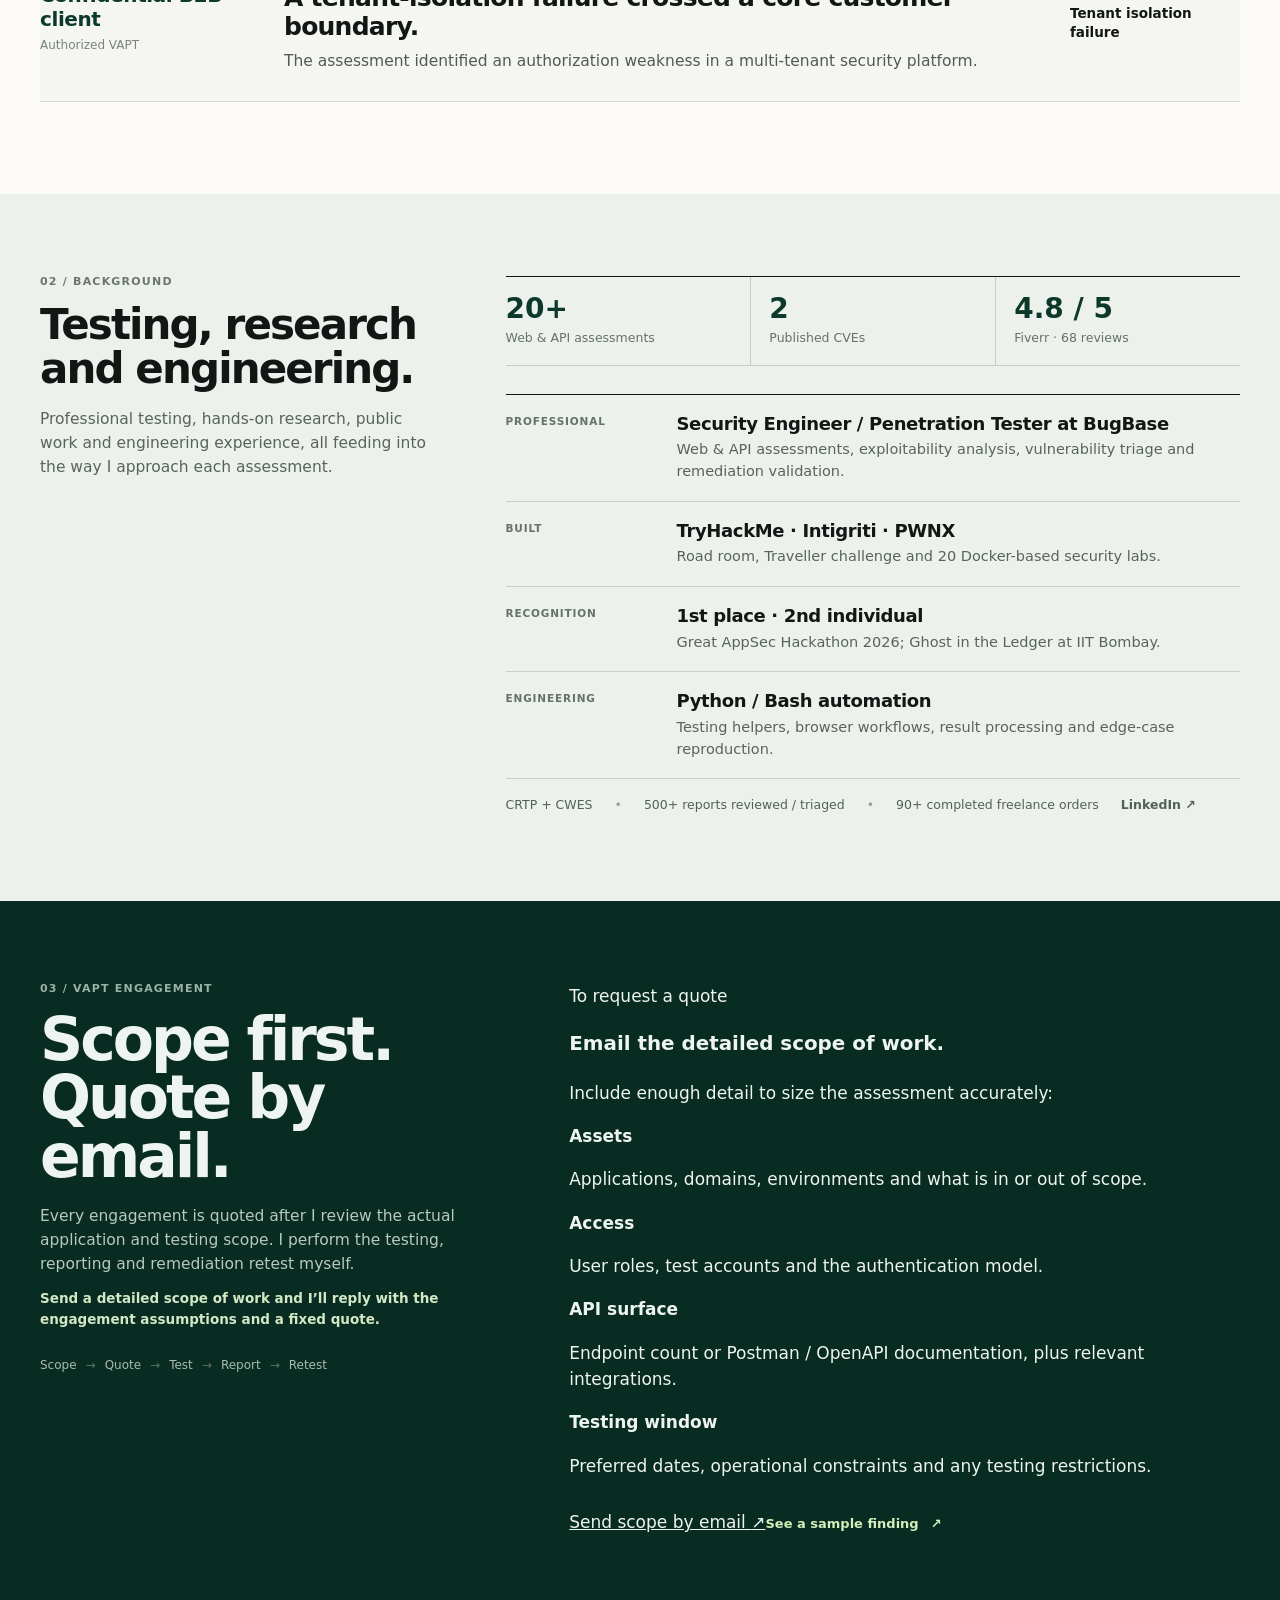
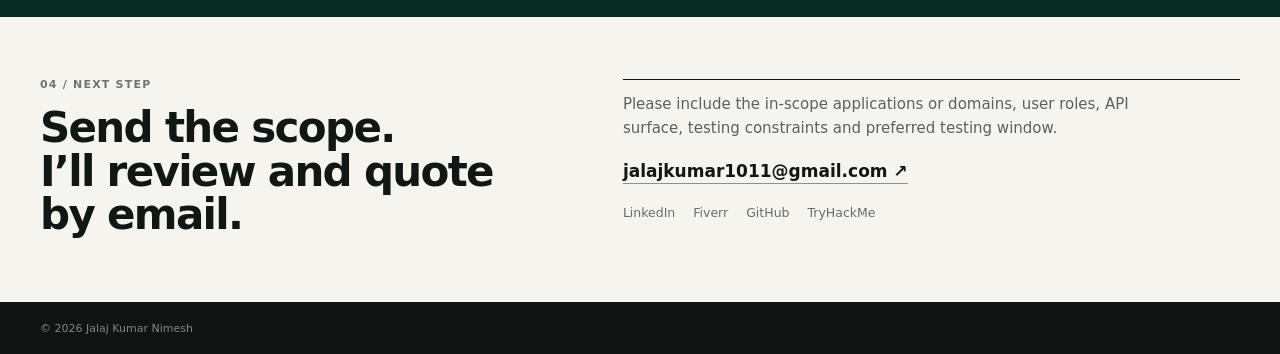
==== commit 5322e2c7: "Remove public pricing and move to scope-based quotes" ====
--- a/index.html
+++ b/index.html
@@ -3,14 +3,14 @@
 <head>
 <meta charset="utf-8" />
 <meta name="viewport" content="width=device-width, initial-scale=1" />
-<meta name="description" content="Jalaj Kumar Nimesh - Offensive Security Engineer offering direct web and API penetration testing, backed by real security research and transparent pricing." />
+<meta name="description" content="Jalaj Kumar Nimesh - Offensive Security Engineer offering direct web and API penetration testing, backed by real security research and scope-based engagements." />
 <title>Jalaj Kumar Nimesh - Web & API VAPT</title>
 <link rel="stylesheet" href="portfolio.css" />
 </head>
 <body>
-<header class="site-header"><div class="shell header-inner"><a class="identity" href="#top"><strong>Jalaj Kumar Nimesh</strong><span>Offensive Security Engineer</span></a><nav><a href="#work">Work</a><a href="#background">Background</a><a href="#pricing">Pricing</a></nav><a class="header-cta" href="mailto:jalajkumar1011@gmail.com?subject=VAPT%20scope%20request">Discuss a VAPT <span>↗</span></a></div></header>
+<header class="site-header"><div class="shell header-inner"><a class="identity" href="#top"><strong>Jalaj Kumar Nimesh</strong><span>Offensive Security Engineer</span></a><nav><a href="#work">Work</a><a href="#background">Background</a><a href="#engagement">Engagement</a></nav><a class="header-cta" href="mailto:jalajkumar1011@gmail.com?subject=VAPT%20scope%20request">Email scope <span>↗</span></a></div></header>
 <main>
-<section id="top" class="hero"><div class="shell hero-grid"><div class="hero-copy"><p class="overline">Independent Web + API VAPT</p><h1>Web &amp; API<br>penetration testing.</h1><p class="hero-promise">Directly with the tester.</p><p class="hero-text">I focus on authorization, authentication, tenant isolation and business logic - the places where product context matters more than scanner coverage.</p><div class="hero-actions"><a class="btn" href="mailto:jalajkumar1011@gmail.com?subject=VAPT%20scope%20request">Discuss your scope <span>↗</span></a><a class="text-link" href="#work">See security work <span>↓</span></a></div></div><aside class="proof-panel" aria-label="Selected evidence"><div class="proof-head"><span>Selected evidence</span><em>public + private work</em></div><a class="proof-item" href="#axis"><span class="proof-kicker">Axis Bank</span><strong>Customer PII exposure</strong></a><a class="proof-item" href="#passport"><span class="proof-kicker">Passport Seva</span><strong>Account compromise risk</strong></a><a class="proof-item" href="#cve"><span class="proof-kicker">CVE-2026-72831</span><strong>Low privilege → administrator access</strong></a><div class="proof-price"><span>Typical Web + API VAPT</span><strong>₹60k–₹90k</strong><small>one remediation retest included</small></div></aside></div><div class="shell trust-rail"><span>Research acknowledged or rewarded by</span><strong>Red Hat</strong><strong>Blinkit</strong><strong>Utho</strong><strong>Survicate</strong><strong>MSG91</strong></div></section>
+<section id="top" class="hero"><div class="shell hero-grid"><div class="hero-copy"><p class="overline">Independent Web + API VAPT</p><h1>Web &amp; API<br>penetration testing.</h1><p class="hero-promise">Directly with the tester.</p><p class="hero-text">I focus on authorization, authentication, tenant isolation and business logic - the places where product context matters more than scanner coverage.</p><div class="hero-actions"><a class="btn" href="mailto:jalajkumar1011@gmail.com?subject=VAPT%20scope%20request">Email your scope <span>↗</span></a><a class="text-link" href="#work">See security work <span>↓</span></a></div></div><aside class="proof-panel" aria-label="Selected evidence"><div class="proof-head"><span>Selected evidence</span><em>public + private work</em></div><a class="proof-item" href="#axis"><span class="proof-kicker">Axis Bank</span><strong>Customer PII exposure</strong></a><a class="proof-item" href="#passport"><span class="proof-kicker">Passport Seva</span><strong>Account compromise risk</strong></a><a class="proof-item" href="#cve"><span class="proof-kicker">CVE-2026-72831</span><strong>Low privilege → administrator access</strong></a><div class="proof-item"><span class="proof-kicker">Professional practice</span><strong>20+ Web &amp; API assessments</strong></div></aside></div><div class="shell trust-rail"><span>Research acknowledged or rewarded by</span><strong>Red Hat</strong><strong>Blinkit</strong><strong>Utho</strong><strong>Survicate</strong><strong>MSG91</strong></div></section>
 <section id="work" class="work-section"><div class="shell"><header class="section-head"><p class="section-no">01 / Security work</p><div><h2>What the findings meant.</h2><p class="section-deck">A few examples from client assessments and responsible security research.</p></div></header><div class="work-list">
 <article id="axis" class="work-row"><div class="work-org"><strong>Axis Bank</strong><span>Responsible disclosure</span></div><div class="work-main"><h3>Credit-card customers’ personal data was accessible outside the intended controls.</h3><p>Sensitive customer information could be retrieved beyond the intended access boundary.</p></div><div class="work-proof"><span>Impact</span><strong>Customer data exposure</strong></div></article>
 <article id="passport" class="work-row"><div class="work-org"><strong>Passport Seva Portal</strong><span>Government of India</span></div><div class="work-main"><h3>A weakness in account recovery could allow unauthorized account access.</h3><p>The issue affected a high-value identity account and could expose sensitive account information. It was later fixed.</p></div><div class="work-proof"><span>Impact</span><strong>Account compromise risk</strong></div></article>
@@ -19,8 +19,8 @@
 <article class="work-row client-row"><div class="work-org"><strong>Confidential B2B client</strong><span>Authorized VAPT</span></div><div class="work-main"><h3>A tenant-isolation failure crossed a core customer boundary.</h3><p>The assessment identified an authorization weakness in a multi-tenant security platform.</p></div><div class="work-proof"><span>Impact</span><strong>Tenant isolation failure</strong></div></article>
 </div></div></section>
 <section id="background" class="about-section"><div class="shell about-grid"><div class="about-intro"><p class="section-no">02 / Background</p><h2>Testing, research and engineering.</h2><p>Professional testing, hands-on research, public work and engineering experience, all feeding into the way I approach each assessment.</p></div><div class="about-right"><div class="metrics"><div><strong>20+</strong><span>Web &amp; API assessments</span></div><div><strong>2</strong><span>Published CVEs</span></div><div><strong>4.8 / 5</strong><span>Fiverr · 68 reviews</span></div></div><div class="about-list"><div class="about-row"><span>Professional</span><div><h3>Security Engineer / Penetration Tester at BugBase</h3><p>Web &amp; API assessments, exploitability analysis, vulnerability triage and remediation validation.</p></div></div><div class="about-row"><span>Built</span><div><h3>TryHackMe · Intigriti · PWNX</h3><p>Road room, Traveller challenge and 20 Docker-based security labs.</p></div></div><div class="about-row"><span>Recognition</span><div><h3>1st place · 2nd individual</h3><p>Great AppSec Hackathon 2026; Ghost in the Ledger at IIT Bombay.</p></div></div><div class="about-row"><span>Engineering</span><div><h3>Python / Bash automation</h3><p>Testing helpers, browser workflows, result processing and edge-case reproduction.</p></div></div></div><div class="about-foot"><span>CRTP + CWES</span><span>500+ reports reviewed / triaged</span><span>90+ completed freelance orders</span><a href="https://www.linkedin.com/in/jalajknimesh" target="_blank" rel="noreferrer">LinkedIn ↗</a></div></div></div></section>
-<section id="pricing" class="pricing-section"><div class="shell pricing-grid"><div class="pricing-copy"><p class="section-no light">03 / VAPT engagement</p><h2>From scope to retest,<br>you work with me.</h2><p>I scope the engagement, perform the testing, write the report and retest the fixes myself. No sales-to-tester handoff.</p><p class="pricing-note">Direct engagement keeps overhead low without reducing testing depth.</p><div class="process-line"><span>Scope</span><b>→</b><span>Test</span><b>→</b><span>Report</span><b>→</b><span>Retest</span></div></div><div class="price-card"><div class="price-top"><span>Typical Web + API VAPT</span><strong>₹60,000–₹90,000</strong><small>one remediation retest included</small></div><div class="price-points"><div><strong>What I test</strong><p>Authentication, authorization, sessions, tenant isolation, APIs, business logic and high-risk workflows.</p></div><div><strong>What you receive</strong><p>Prioritized report, reproducible evidence, business impact, remediation guidance and a findings readout.</p></div><div><strong>What changes the quote</strong><p>User roles, API surface, workflow complexity, integrations and number of applications.</p></div></div><a class="sample-link" href="sample-finding.html">See a sample finding <span>↗</span></a></div></div></section>
-<section class="contact-section"><div class="shell contact-grid"><div><p class="section-no">04 / Next step</p><h2>Send the scope.<br>I’ll send a fixed quote.</h2></div><div class="contact-copy"><p>Application type, user roles, API scope and preferred testing window are enough to start.</p><a class="email" href="mailto:jalajkumar1011@gmail.com?subject=VAPT%20scope%20request">jalajkumar1011@gmail.com ↗</a><div class="socials"><a href="https://www.linkedin.com/in/jalajknimesh" target="_blank" rel="noreferrer">LinkedIn</a><a href="https://www.fiverr.com/techmafia101" target="_blank" rel="noreferrer">Fiverr</a><a href="https://github.com/jalajknimesh" target="_blank" rel="noreferrer">GitHub</a><a href="https://tryhackme.com/room/road" target="_blank" rel="noreferrer">TryHackMe</a></div></div></div></section>
+<section id="engagement" class="pricing-section"><div class="shell pricing-grid"><div class="pricing-copy"><p class="section-no light">03 / VAPT engagement</p><h2>Scope first.<br>Quote by email.</h2><p>Every engagement is quoted after I review the actual application and testing scope. I perform the testing, reporting and remediation retest myself.</p><p class="pricing-note">Send a detailed scope of work and I’ll reply with the engagement assumptions and a fixed quote.</p><div class="process-line"><span>Scope</span><b>→</b><span>Quote</span><b>→</b><span>Test</span><b>→</b><span>Report</span><b>→</b><span>Retest</span></div></div><div class="scope-request"><span class="scope-eyebrow">To request a quote</span><h3>Email the detailed scope of work.</h3><p class="scope-intro">Include enough detail to size the assessment accurately:</p><div class="scope-fields"><div><strong>Assets</strong><p>Applications, domains, environments and what is in or out of scope.</p></div><div><strong>Access</strong><p>User roles, test accounts and the authentication model.</p></div><div><strong>API surface</strong><p>Endpoint count or Postman / OpenAPI documentation, plus relevant integrations.</p></div><div><strong>Testing window</strong><p>Preferred dates, operational constraints and any testing restrictions.</p></div></div><div class="scope-actions"><a class="scope-email" href="mailto:jalajkumar1011@gmail.com?subject=VAPT%20scope%20request">Send scope by email <span>↗</span></a><a class="sample-link" href="sample-finding.html">See a sample finding <span>↗</span></a></div></div></div></section>
+<section class="contact-section"><div class="shell contact-grid"><div><p class="section-no">04 / Next step</p><h2>Send the scope.<br>I’ll review and quote by email.</h2></div><div class="contact-copy"><p>Please include the in-scope applications or domains, user roles, API surface, testing constraints and preferred testing window.</p><a class="email" href="mailto:jalajkumar1011@gmail.com?subject=VAPT%20scope%20request">jalajkumar1011@gmail.com ↗</a><div class="socials"><a href="https://www.linkedin.com/in/jalajknimesh" target="_blank" rel="noreferrer">LinkedIn</a><a href="https://www.fiverr.com/techmafia101" target="_blank" rel="noreferrer">Fiverr</a><a href="https://github.com/jalajknimesh" target="_blank" rel="noreferrer">GitHub</a><a href="https://tryhackme.com/room/road" target="_blank" rel="noreferrer">TryHackMe</a></div></div></div></section>
 </main><footer><div class="shell footer-inner"><span>© 2026 Jalaj Kumar Nimesh</span><span></span></div></footer>
 </body>
 </html>
